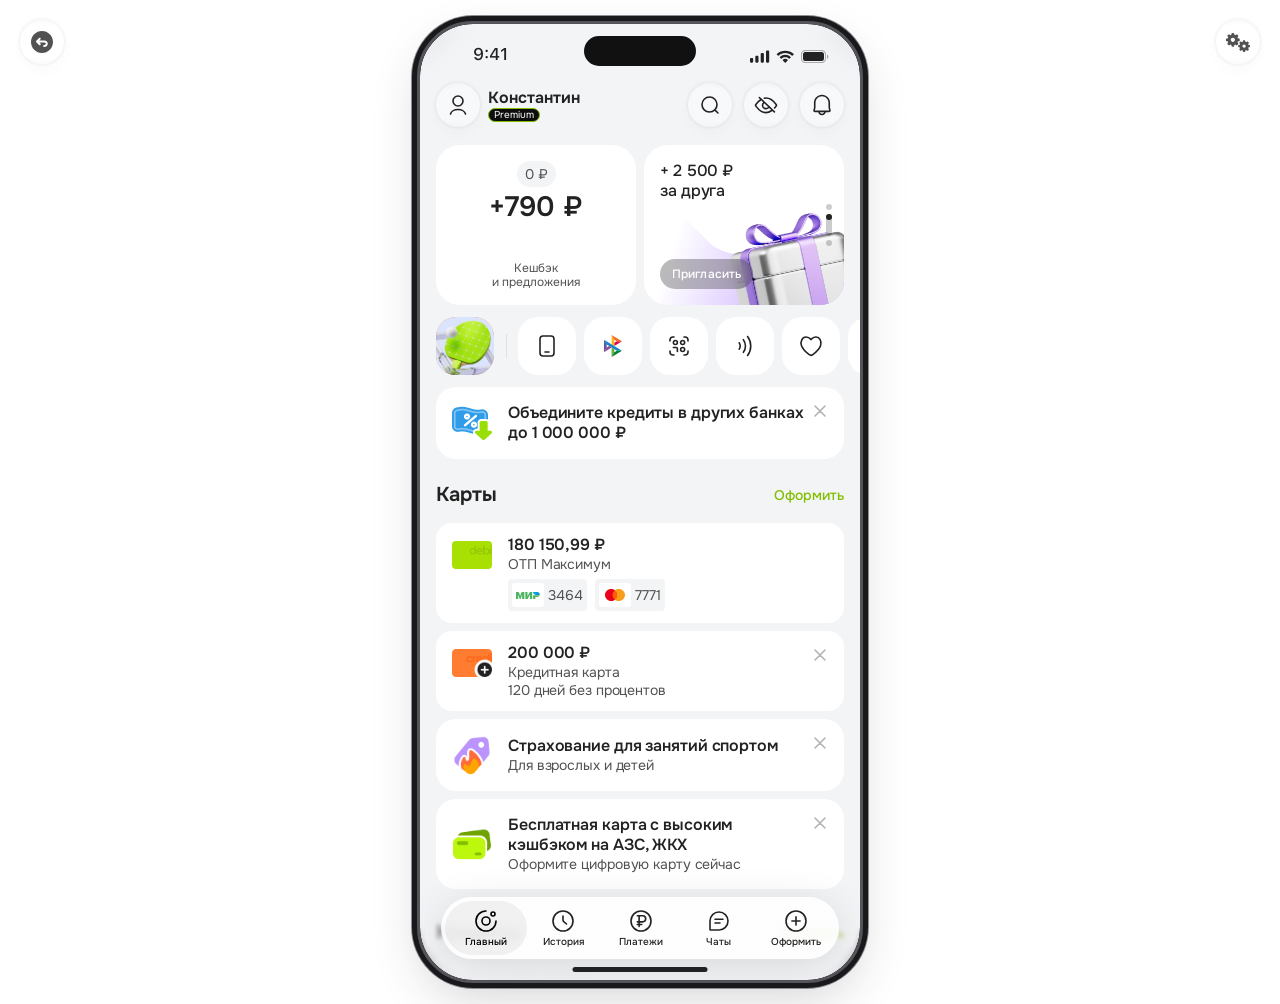
==== home.html @ 2266cfb1 "Заменена картинка кредитной карты на Главной" ====
<!doctype html>
<html lang="ru"><head>
  <meta charset="utf-8"><meta name="viewport" content="width=device-width,initial-scale=1,viewport-fit=cover">
  <meta name="theme-color" content="#f3f4f6"><title>Главная · ОТП</title>
  <link rel="icon" href="assets/storefront-b94de83e-7ca7-4553-a85d-448475cac0c0.svg"><link rel="preload" href="assets/Onest.ttf" as="font" type="font/ttf" crossorigin>
  <link rel="stylesheet" href="style.css"><link rel="stylesheet" href="refinements.css"><link rel="stylesheet" href="browser-comments.css"><link rel="stylesheet" href="review-v4.css"><link rel="stylesheet" href="storefront-flow.css"><link rel="stylesheet" href="prototype-controls.css"><link rel="stylesheet" href="home.css">
  <script src="device-display.js" defer></script><script src="prototype-flows.js" defer></script><script src="home.js" defer></script>
</head><body class="home-prototype prototype-navigation" data-device-width="456">
<main class="stage">
  <div class="device-wrap"><div class="iphone"><div class="screen">
    <div class="scroll-area" id="scrollArea" tabindex="0" aria-label="Главная">
      <header class="home-header">
        <div class="home-toolbar">
          <button class="sf-float" type="button" aria-label="Профиль" data-unavailable><img src="assets/home-user.svg" class="" alt="" draggable="false" loading="eager" decoding="async"></button>
          <div class="home-user"><h1>Константин</h1><span>Premium</span></div>
          <div class="home-header-actions">
            <button class="sf-float" type="button" aria-label="Поиск" data-unavailable><img src="assets/home-search.svg" class="" alt="" draggable="false" loading="eager" decoding="async"></button>
            <button class="sf-float" type="button" id="home-privacy" aria-label="Скрыть суммы" aria-pressed="false">
              <img src="assets/home-eye-closed.svg" class="home-eye-closed" alt="" draggable="false" loading="eager" decoding="async"><img src="assets/home-eye.svg" class="home-eye-open" alt="" draggable="false" loading="eager" decoding="async">
            </button>
            <button class="sf-float" type="button" aria-label="Уведомления" data-unavailable><img src="assets/home-bell.svg" class="" alt="" draggable="false" loading="eager" decoding="async"></button>
          </div>
        </div>
      </header>
      <section class="home-first" aria-label="Быстрые действия и предложения">
        <div class="home-widgets">
          <button class="home-bonus" type="button" data-unavailable>
            <span class="home-bonus-tag" data-home-amount>0 ₽</span>
            <strong data-home-amount>+790 ₽</strong><span>Кешбэк<br>и предложения</span>
          </button>
          <section class="home-banners" aria-label="Промопредложения">
            <div data-home-slot="banners"><article class="home-banner home-banner--refinance" data-home-offer="banner-refinance" data-home-variant="banner" hidden>

    <img src="assets/home-refinance.png" class="home-banner-art" alt="" draggable="false" loading="lazy" decoding="async">
    <p data-offer-title>Объедините кредиты до 1 000 000 ₽</p><small data-offer-copy hidden></small>
    <button class="home-banner-action" type="button" data-offer-label data-product="refinance">Подробнее</button>
  </article><article class="home-banner home-banner--gift" data-home-offer="banner-referral" data-home-variant="banner">
    <span class="home-banner-shape" aria-hidden="true"><span><img src="assets/home-banner-shape.svg" class="" alt="" draggable="false" loading="eager" decoding="async"></span></span>
    <img src="assets/home-gift.png" class="home-banner-art" alt="" draggable="false" loading="eager" decoding="async">
    <p data-offer-title>+ 2 500 ₽
за друга</p><small data-offer-copy hidden></small>
    <button class="home-banner-action" type="button" data-offer-label data-product="referral">Пригласить</button>
  </article><article class="home-banner home-banner--credit-promo" data-home-offer="banner-credit" data-home-variant="banner" hidden>

    <img src="assets/home-credit-promo.png" class="home-banner-art" alt="" draggable="false" loading="lazy" decoding="async">
    <p data-offer-title>120 дней без процентов</p><small data-offer-copy hidden></small>
    <button class="home-banner-action" type="button" data-offer-label data-product="credit-card">Оформить</button>
  </article></div>
            <div class="home-banner-dots" aria-label="Выбор промопредложения">
              <button type="button" data-home-banner="banner-refinance" aria-label="Предложение 1" aria-pressed="false"></button><button type="button" data-home-banner="banner-referral" aria-label="Предложение 2" aria-pressed="true"></button><button type="button" data-home-banner="banner-credit" aria-label="Предложение 3" aria-pressed="false"></button>
            </div>
          </section>
        </div>
        <nav class="home-shortcuts" aria-label="Быстрые действия" tabindex="0">
          <button class="home-story" type="button" aria-label="Предложения и события" data-product="benefits"><img src="assets/home-story.png" class="" alt="" draggable="false" loading="eager" decoding="async"></button>
          <span class="home-shortcut-separator" aria-hidden="true"><img src="assets/home-separator.svg" class="" alt="" draggable="false" loading="eager" decoding="async"></span>
          <div class="home-shortcut-items"><button type="button" aria-label="Оплата мобильной связи" data-unavailable><img src="assets/flow-4a743fb8-60a3-4bd3-a3c6-cf260b8fd65f.svg" class="" alt="" draggable="false" loading="eager" decoding="async"></button><button type="button" aria-label="Система быстрых платежей" data-unavailable><img src="assets/home-sbp.svg" class="" alt="" draggable="false" loading="eager" decoding="async"></button><button type="button" aria-label="Оплата по QR-коду" data-unavailable><img src="assets/home-qr.svg" class="" alt="" draggable="false" loading="eager" decoding="async"></button><button type="button" aria-label="Бесконтактная оплата" data-product="sticker"><img src="assets/home-contactless.svg" class="" alt="" draggable="false" loading="eager" decoding="async"></button><button type="button" aria-label="Польза+" data-product="benefits"><img src="assets/flow-cd1b10a3-a17e-4d96-a283-4c1ebd6c264b.svg" class="" alt="" draggable="false" loading="eager" decoding="async"></button><button type="button" aria-label="Настройки быстрых действий" data-home-settings><img src="assets/home-gear.svg" class="" alt="" draggable="false" loading="eager" decoding="async"></button></div>
        </nav>
        <div class="home-rows" data-home-slot="top"><article class="home-row home-promo home-promo--refinance home-row--offer" data-home-offer="refinance" data-home-variant="row">
    <button class="home-row-body" type="button" data-product="refinance">
      <span class="home-row-art"><img src="assets/home-refinance.png" class="" alt="" draggable="false" loading="eager" decoding="async"></span>
      <span class="home-row-copy"><strong data-offer-title>Объедините кредиты в других банках до 1 000 000 ₽</strong><small data-offer-copy hidden></small></span>
    </button>
    <button class="home-dismiss" type="button" data-home-dismiss aria-label="Скрыть предложение Объедините кредиты в других банках до 1 000 000 ₽"><img src="assets/home-close.svg" class="" alt="" draggable="false" loading="lazy" decoding="async"></button>
  </article></div>
      </section>
      <div class="home-body">
        <section class="home-section"><header class="home-section-title"><h2>Карты</h2>
    <button class="home-text-action" type="button" data-product="debit">Оформить</button>
  </header><div class="home-rows" data-home-slot="cards"><button class="home-row home-row--card" type="button" data-product="debit">
    <span class="home-row-body">
      <span class="home-row-art"><img src="assets/home-debit.png" class="" alt="" draggable="false" loading="eager" decoding="async"></span>
      <span class="home-row-copy"><strong data-home-amount>180 150,99 ₽</strong><small>ОТП Максимум</small>

        <span class="home-card-accounts">
          <span><img src="assets/home-mir.svg" class="" alt="" draggable="false" loading="eager" decoding="async"><span data-home-amount>3464</span></span>
          <span><img src="assets/home-mastercard.svg" class="" alt="" draggable="false" loading="eager" decoding="async"><span data-home-amount>7771</span></span>
        </span>
      </span>
    </span>
  </button><article class="home-row home-promo home-promo--credit-with-plus home-row--card" data-home-offer="creditCard" data-home-variant="row">
    <button class="home-row-body" type="button" data-product="credit-card">
      <span class="home-row-art"><img src="assets/home-credit-with-plus.png" class="" alt="" draggable="false" loading="eager" decoding="async"></span>
      <span class="home-row-copy"><strong data-offer-title data-home-amount>200 000 ₽</strong><small data-offer-copy>Кредитная карта
120 дней без процентов</small></span>
    </button>
    <button class="home-dismiss" type="button" data-home-dismiss aria-label="Скрыть предложение 200 000 ₽"><img src="assets/home-close.svg" class="" alt="" draggable="false" loading="lazy" decoding="async"></button>
  </article><article class="home-row home-promo home-promo--sport home-row--offer" data-home-offer="sport" data-home-variant="row">
    <button class="home-row-body" type="button" data-product="sport">
      <span class="home-row-art"><img src="assets/home-sport.png" class="" alt="" draggable="false" loading="eager" decoding="async"></span>
      <span class="home-row-copy"><strong data-offer-title>Страхование для занятий спортом</strong><small data-offer-copy>Для взрослых и детей</small></span>
    </button>
    <button class="home-dismiss" type="button" data-home-dismiss aria-label="Скрыть предложение Страхование для занятий спортом"><img src="assets/home-close.svg" class="" alt="" draggable="false" loading="lazy" decoding="async"></button>
  </article><article class="home-row home-promo home-promo--debit-promo home-row--offer" data-home-offer="debit" data-home-variant="row">
    <button class="home-row-body" type="button" data-product="debit">
      <span class="home-row-art"><img src="assets/home-debit-promo.png" class="" alt="" draggable="false" loading="eager" decoding="async"></span>
      <span class="home-row-copy"><strong data-offer-title>Бесплатная карта с высоким кэшбэком на АЗС, ЖКХ</strong><small data-offer-copy>Оформите цифровую карту сейчас</small></span>
    </button>
    <button class="home-dismiss" type="button" data-home-dismiss aria-label="Скрыть предложение Бесплатная карта с высоким кэшбэком на АЗС, ЖКХ"><img src="assets/home-close.svg" class="" alt="" draggable="false" loading="lazy" decoding="async"></button>
  </article></div></section>
        <section class="home-section"><header class="home-section-title"><h2>Кредиты</h2>
    <button class="home-text-action" type="button" data-product="cash">Получить</button>
  </header><div class="home-rows" data-home-slot="credits"><button class="home-row home-row--account" type="button" data-product="cash">
    <span class="home-row-body">
      <span class="home-row-art"><img src="assets/flow-ad9519e6-db84-4796-9260-481281a1d3bb.svg" class="" alt="" draggable="false" loading="eager" decoding="async"></span>
      <span class="home-row-copy"><strong data-home-amount>500 990 ₽</strong><small>Кредит наличными</small>
        <span class="home-account-note" data-home-amount>Внесите до 22 ноября 16 700,20 ₽</span>

      </span>
    </span>
  </button><article class="home-row home-promo home-promo--express home-row--offer" data-home-offer="express" data-home-variant="row">
    <button class="home-row-body" type="button" data-product="express">
      <span class="home-row-art"><img src="assets/home-express.png" class="" alt="" draggable="false" loading="eager" decoding="async"></span>
      <span class="home-row-copy"><strong data-offer-title>Срочно нужны деньги?</strong><small data-offer-copy>До 500 000 ₽ без процентов на 4 месяца</small></span>
    </button>
    <button class="home-dismiss" type="button" data-home-dismiss aria-label="Скрыть предложение Срочно нужны деньги?"><img src="assets/home-close.svg" class="" alt="" draggable="false" loading="lazy" decoding="async"></button>
  </article><article class="home-row home-promo home-promo--credit-promo home-row--offer" data-home-offer="credit" data-home-variant="row">
    <button class="home-row-body" type="button" data-product="credit-card">
      <span class="home-row-art"><img src="assets/home-credit-promo.png" class="" alt="" draggable="false" loading="eager" decoding="async"></span>
      <span class="home-row-copy"><strong data-offer-title>120 дней без процентов</strong><small data-offer-copy>Ставки на кредит снижены</small></span>
    </button>
    <button class="home-dismiss" type="button" data-home-dismiss aria-label="Скрыть предложение 120 дней без процентов"><img src="assets/home-close.svg" class="" alt="" draggable="false" loading="lazy" decoding="async"></button>
  </article></div></section>
        <section class="home-section"><header class="home-section-title"><h2>Вклады и счета</h2>
    <button class="home-text-action" type="button" data-product="deposits">Открыть</button>
  </header><div class="home-rows" data-home-slot="deposits"><button class="home-row home-row--account" type="button" data-product="deposits">
    <span class="home-row-body">
      <span class="home-row-art"><img src="assets/home-safe.svg" class="" alt="" draggable="false" loading="eager" decoding="async"></span>
      <span class="home-row-copy"><strong data-home-amount>10 555,10 ₽</strong><small>Вклад Premium</small>
        <span class="home-account-note">До 12 марта 2025 года</span>

      </span>
    </span>
  </button><button class="home-row home-row--account" type="button" data-product="savings">
    <span class="home-row-body">
      <span class="home-row-art"><img src="assets/home-wallet.svg" class="" alt="" draggable="false" loading="eager" decoding="async"></span>
      <span class="home-row-copy"><strong data-home-amount>50 000 ₽</strong><small>Накопительный счёт в рублях</small>


      </span>
    </span>
  </button><article class="home-row home-promo home-promo--deposit-promo home-row--offer" data-home-offer="deposit" data-home-variant="row">
    <button class="home-row-body" type="button" data-product="deposits">
      <span class="home-row-art"><img src="assets/home-deposit-promo.png" class="" alt="" draggable="false" loading="eager" decoding="async"></span>
      <span class="home-row-copy"><strong data-offer-title>Вклады «Для своих 12%»</strong><small data-offer-copy>От 10 000 ₽, на срок от 91 дня</small></span>
    </button>
    <button class="home-dismiss" type="button" data-home-dismiss aria-label="Скрыть предложение Вклады «Для своих 12%»"><img src="assets/home-close.svg" class="" alt="" draggable="false" loading="lazy" decoding="async"></button>
  </article><article class="home-row home-promo home-promo--autopay home-row--offer" data-home-offer="autopay" data-home-variant="row">
    <button class="home-row-body" type="button" data-unavailable>
      <span class="home-row-art"><img src="assets/home-autopay.png" class="" alt="" draggable="false" loading="eager" decoding="async"></span>
      <span class="home-row-copy"><strong data-offer-title>Оплачивать счета вовремя</strong><small data-offer-copy>Настроить сейчас и получать уведомления за выставленные счета по ЖКУ, налогам, штрафам и т.д.</small></span>
    </button>
    <button class="home-dismiss" type="button" data-home-dismiss aria-label="Скрыть предложение Оплачивать счета вовремя"><img src="assets/home-close.svg" class="" alt="" draggable="false" loading="lazy" decoding="async"></button>
  </article></div></section>
        <details class="home-hidden">
          <summary><img src="assets/home-eye.svg" class="" alt="" draggable="false" loading="lazy" decoding="async"><strong>Скрытые продукты</strong><img src="assets/home-chevron.svg" class="home-hidden-chevron" alt="" draggable="false" loading="lazy" decoding="async"></summary>
          <p class="home-hidden-empty">Скрытых продуктов пока нет</p><div class="home-rows" id="home-hidden-offers"></div>
        </details>
        <section class="home-section">
          <header class="home-section-title"><h2>Курсы валют</h2><button class="home-text-action" type="button" data-product="currency">Обменять</button></header>
          <div class="home-exchange">
            <table><thead><tr><th scope="col">Валюта</th><th scope="col">Покупка</th><th scope="col">Продажа</th></tr></thead>
              <tbody><tr><th scope="row"><img src="assets/home-cny.svg" class="" alt="" draggable="false" loading="lazy" decoding="async">CNY</th><td>12,54</td><td>12,20</td></tr><tr><th scope="row"><img src="assets/home-eur.svg" class="" alt="" draggable="false" loading="lazy" decoding="async">EUR</th><td>98,89</td><td>96,33</td></tr><tr><th scope="row"><img src="assets/home-usd.svg" class="" alt="" draggable="false" loading="lazy" decoding="async">USD</th><td>90,55</td><td>88,05</td></tr></tbody>
            </table>
            <button class="home-text-action" type="button" data-product="currency">Другие валюты</button>
          </div>
          <div class="home-rows" data-home-slot="exchange"><button class="home-exchange-promo" type="button" data-home-offer="exchange" data-home-variant="exchange" data-product="currency"><span class="home-exchange-copy"><strong data-offer-title>Выгодный курс валют</strong><small data-offer-copy hidden></small></span><span class="home-exchange-art"><img src="assets/home-exchange.png" class="" alt="" draggable="false" loading="lazy" decoding="async"></span></button></div>
        </section>
        <section class="home-section">
          <header class="home-section-title"><h2>Полезное</h2></header>
          <div class="home-useful">
            <button type="button" data-unavailable><img src="assets/home-offices.svg" class="" alt="" draggable="false" loading="lazy" decoding="async">Офисы и банкоматы</button>
            <button type="button" data-unavailable><img src="assets/home-phone-payment.svg" class="" alt="" draggable="false" loading="lazy" decoding="async">Оплата мобильной связи</button>
          </div>
        </section>
        <a class="home-new-product" href="storefront.html">Оформить новый продукт</a>
      </div>
    </div>
    <div class="home-status" id="statusBar" aria-hidden="true"><span>9:41</span><img src="assets/home-status.svg" class="" alt="" draggable="false" loading="eager" decoding="async"></div>
    <div class="dynamic-island" aria-hidden="true"></div>
    <nav class="bottom-bar ios27-tab-bar figma-bottom-bar" aria-label="Основная навигация">
      <div class="bar-softener progressive-blur" aria-hidden="true"><span class="blur-plane" style="--blur:2px;--blur-mask:linear-gradient(var(--blur-direction,to bottom),transparent 24.999999999999993%,#000 41.666666666666664%,#000 58.33333333333332%,transparent 74.99999999999999%)"></span><span class="blur-plane" style="--blur:4px;--blur-mask:linear-gradient(var(--blur-direction,to bottom),transparent 58.33333333333332%,#000 74.99999999999999%,#000 91.66666666666667%,#000 100%)"></span><span class="blur-tint"></span></div>
      <div class="tab-glass"><button class="tab selected" type="button" data-scroll-top aria-current="page"><img src="assets/storefront-b94de83e-7ca7-4553-a85d-448475cac0c0.svg" class="icon" alt="" draggable="false" loading="eager" decoding="async"><span>Главный</span></button><button class="tab" type="button" data-unavailable><img src="assets/storefront-e978c2a3-396c-40bb-9bb6-9d954464ed36.svg" class="icon" alt="" draggable="false" loading="eager" decoding="async"><span>История</span></button><button class="tab" type="button" data-unavailable><img src="assets/storefront-1bb4fa54-83a2-44da-b72f-98258511e935.svg" class="icon" alt="" draggable="false" loading="eager" decoding="async"><span>Платежи</span></button><button class="tab" type="button" data-unavailable><img src="assets/storefront-b1bdb256-b2c7-44ef-a1e7-9245b657ff00.svg" class="icon" alt="" draggable="false" loading="eager" decoding="async"><span>Чаты</span></button><a class="tab" href="storefront.html"><img src="assets/storefront-c9438409-fa82-4e9a-aec8-44ffe6e4fe37.svg" class="icon" alt="" draggable="false" loading="eager" decoding="async"><span>Оформить</span></a></div>
      <div class="home-indicator" aria-hidden="true"></div>
    </nav>
    <div class="sf-product-layer" hidden></div>
      <div class="sf-currency-layer" hidden>
        <button class="sf-currency-veil" type="button" tabindex="-1" aria-label="Закрыть выбор валюты"></button>
        <section id="sf-currency" role="dialog" aria-modal="true" aria-labelledby="sf-currency-title" tabindex="-1">
          <button class="sf-sheet-handle" type="button" aria-label="Закрыть выбор валюты"></button>
          <h2 id="sf-currency-title">Выберите валюту счета</h2>

    <button type="button" class="sf-currency-option" data-currency="EUR">
      <span class="sf-currency-icon"><img src="assets/flow-0632864e-d6e7-4bc8-9f44-81aa47a9208a.svg" class="" alt="" decoding="async" draggable="false" loading="lazy"></span>
      <span><small>EUR</small><strong>Евро</strong></span>
    </button>
    <button type="button" class="sf-currency-option" data-currency="USD">
      <span class="sf-currency-icon"><img src="assets/flow-2ded0b76-d883-446a-b6b8-48ab540bc40f.svg" class="" alt="" decoding="async" draggable="false" loading="lazy"></span>
      <span><small>USD</small><strong>Доллар</strong></span>
    </button>
    <button type="button" class="sf-currency-option" data-currency="KZT">
      <span class="sf-currency-icon"><img src="assets/flow-ddc46ba3-eb3a-46ab-bf57-c68ef015cdd8.svg" class="" alt="" decoding="async" draggable="false" loading="lazy"></span>
      <span><small>KZT</small><strong>Тенге</strong></span>
    </button>
    <button type="button" class="sf-currency-option" data-currency="CNY">
      <span class="sf-currency-icon"><img src="assets/flow-0dc9f2d1-4c95-4728-a241-2497a6cabc9e.svg" class="" alt="" decoding="async" draggable="false" loading="lazy"></span>
      <span><small>CNY</small><strong>Юань</strong></span>
    </button>
    <button type="button" class="sf-currency-option" data-currency="RUB">
      <span class="sf-currency-icon"><img src="assets/flow-c1195933-f1e6-4316-a63b-7da73462b2db.svg" class="" alt="" decoding="async" draggable="false" loading="lazy"></span>
      <span><small>RUB</small><strong>Рубль</strong></span>
    </button><div class="home-indicator" aria-hidden="true"></div>
        </section>
      </div>
      <div class="sf-hearts" aria-hidden="true" data-image="assets/flow-572ffbc3-3dbe-4115-9f07-067e15a49130.webp"></div>
      <div class="sf-toast" role="status" aria-live="polite"></div>
  </div></div></div>

    <a class="sf-back sf-float" href="index.html" aria-label="Назад на главную"><img src="assets/flow-56854cb0-2253-44bd-9367-608263d77706.svg" class="" alt="" decoding="async" draggable="false" loading="eager"></a>
    <details class="prototype-controls">
      <summary class="sf-float" aria-label="Управление прототипом"><img src="assets/flow-c688c26d-9979-4e35-8b96-8f462de9bfc5.svg" class="" alt="" decoding="async" draggable="false" loading="eager"></summary>
      <div class="control-body">
        <h2>Настройки</h2>
        <label class="sf-switch-row"><span>Обрамление iPhone</span><input id="showDeviceChrome" type="checkbox" checked></label>

        <details class="home-offer-settings"><summary>Видимость и расположение офферов</summary>
    <label>Оффер<select id="home-layout-offer"><option value="banner-refinance">Баннеры наверху · Объедините кредиты до 1 000 000 ₽</option><option value="banner-referral">Баннеры наверху · + 2 500 ₽ за друга</option><option value="banner-credit">Баннеры наверху · 120 дней без процентов</option><option value="refinance">Под быстрыми действиями · Объедините кредиты в других банках до 1 000 000 ₽</option><option value="creditCard">Карты · 200 000 ₽</option><option value="sport">Карты · Страхование для занятий спортом</option><option value="debit">Карты · Бесплатная карта с высоким кэшбэком на АЗС, ЖКХ</option><option value="express">Кредиты · Срочно нужны деньги?</option><option value="credit">Кредиты · 120 дней без процентов</option><option value="deposit">Вклады и счета · Вклады «Для своих 12%»</option><option value="autopay">Вклады и счета · Оплачивать счета вовремя</option><option value="exchange">Курсы валют · Выгодный курс валют</option></select></label>
    <label class="sf-switch-row"><span>Показывать оффер</span><input id="home-offer-visible" type="checkbox" checked></label>
    <label>Раздел<select id="home-offer-section"><option value="banners">Баннеры наверху</option><option value="top">Под быстрыми действиями</option><option value="cards">Карты</option><option value="credits">Кредиты</option><option value="deposits">Вклады и счета</option><option value="exchange">Курсы валют</option></select></label>
    <p id="home-layout-status" class="home-settings-status" role="status"></p>
  </details>
  <details class="home-offer-settings"><summary>Текст и картинки офферов</summary>
    <form id="home-offer-content">
      <label>Оффер<select name="offer"><option value="banner-refinance">Баннеры наверху · Объедините кредиты до 1 000 000 ₽</option><option value="banner-referral">Баннеры наверху · + 2 500 ₽ за друга</option><option value="banner-credit">Баннеры наверху · 120 дней без процентов</option><option value="refinance">Под быстрыми действиями · Объедините кредиты в других банках до 1 000 000 ₽</option><option value="creditCard">Карты · 200 000 ₽</option><option value="sport">Карты · Страхование для занятий спортом</option><option value="debit">Карты · Бесплатная карта с высоким кэшбэком на АЗС, ЖКХ</option><option value="express">Кредиты · Срочно нужны деньги?</option><option value="credit">Кредиты · 120 дней без процентов</option><option value="deposit">Вклады и счета · Вклады «Для своих 12%»</option><option value="autopay">Вклады и счета · Оплачивать счета вовремя</option><option value="exchange">Курсы валют · Выгодный курс валют</option></select></label>
      <label>Заголовок<textarea name="title" rows="2" maxlength="140" required></textarea></label>
      <label>Описание<textarea name="copy" rows="2" maxlength="300"></textarea></label>
      <label>Текст кнопки баннера<input name="label" maxlength="26"></label>
      <label>Картинка<select name="art"><option value="gift" data-image="assets/home-gift.png">Подарок</option><option value="refinance" data-image="assets/home-refinance.png">Рефинансирование</option><option value="credit" data-image="assets/home-credit.png">Кредитная карта</option><option value="credit-with-plus" data-image="assets/home-credit-with-plus.png">Кредитная карта с плюсом</option><option value="sport" data-image="assets/home-sport.png">Спортивная страховка</option><option value="debit-promo" data-image="assets/home-debit-promo.png">Дебетовая карта</option><option value="express" data-image="assets/home-express.png">Экспресс-деньги</option><option value="credit-promo" data-image="assets/home-credit-promo.png">Кредитный оффер</option><option value="deposit-promo" data-image="assets/home-deposit-promo.png">Вклад</option><option value="autopay" data-image="assets/home-autopay.png">Автоплатёж</option><option value="exchange" data-image="assets/home-exchange.png">Обмен валют</option><option value="uploaded" hidden>Загруженная картинка</option></select></label>
      <img class="home-settings-image" alt="Картинка оффера" hidden>
      <label>Загрузить картинку<input name="image" type="file" accept="image/png,image/jpeg,image/webp,image/avif"></label>
      <div class="home-settings-actions"><button type="submit">Сохранить</button><button type="button" data-home-content-reset>Вернуть исходный контент</button></div>
      <p class="home-settings-status" role="status"></p>
    </form>
  </details>
      </div>
    </details>
</main>
<template id="home-offer-variants"><article class="home-row home-promo home-promo--refinance home-row--offer" data-home-offer="banner-refinance" data-home-variant="row">
    <button class="home-row-body" type="button" data-product="refinance">
      <span class="home-row-art"><img src="assets/home-refinance.png" class="" alt="" draggable="false" loading="eager" decoding="async"></span>
      <span class="home-row-copy"><strong data-offer-title>Объедините кредиты до 1 000 000 ₽</strong><small data-offer-copy hidden></small></span>
    </button>
    <button class="home-dismiss" type="button" data-home-dismiss aria-label="Скрыть предложение Объедините кредиты до 1 000 000 ₽"><img src="assets/home-close.svg" class="" alt="" draggable="false" loading="lazy" decoding="async"></button>
  </article><article class="home-row home-promo home-promo--gift home-row--offer" data-home-offer="banner-referral" data-home-variant="row">
    <button class="home-row-body" type="button" data-product="referral">
      <span class="home-row-art"><img src="assets/home-gift.png" class="" alt="" draggable="false" loading="eager" decoding="async"></span>
      <span class="home-row-copy"><strong data-offer-title>+ 2 500 ₽
за друга</strong><small data-offer-copy hidden></small></span>
    </button>
    <button class="home-dismiss" type="button" data-home-dismiss aria-label="Скрыть предложение + 2 500 ₽ за друга"><img src="assets/home-close.svg" class="" alt="" draggable="false" loading="lazy" decoding="async"></button>
  </article><article class="home-row home-promo home-promo--credit-promo home-row--offer" data-home-offer="banner-credit" data-home-variant="row">
    <button class="home-row-body" type="button" data-product="credit-card">
      <span class="home-row-art"><img src="assets/home-credit-promo.png" class="" alt="" draggable="false" loading="eager" decoding="async"></span>
      <span class="home-row-copy"><strong data-offer-title>120 дней без процентов</strong><small data-offer-copy hidden></small></span>
    </button>
    <button class="home-dismiss" type="button" data-home-dismiss aria-label="Скрыть предложение 120 дней без процентов"><img src="assets/home-close.svg" class="" alt="" draggable="false" loading="lazy" decoding="async"></button>
  </article><article class="home-banner home-banner--refinance" data-home-offer="refinance" data-home-variant="banner" hidden>

    <img src="assets/home-refinance.png" class="home-banner-art" alt="" draggable="false" loading="lazy" decoding="async">
    <p data-offer-title>Объедините кредиты в других банках до 1 000 000 ₽</p><small data-offer-copy hidden></small>
    <button class="home-banner-action" type="button" data-offer-label data-product="refinance">Подробнее</button>
  </article><article class="home-banner home-banner--credit-with-plus" data-home-offer="creditCard" data-home-variant="banner" hidden>

    <img src="assets/home-credit-with-plus.png" class="home-banner-art" alt="" draggable="false" loading="lazy" decoding="async">
    <p data-offer-title>200 000 ₽</p><small data-offer-copy>Кредитная карта
120 дней без процентов</small>
    <button class="home-banner-action" type="button" data-offer-label data-product="credit-card">Подробнее</button>
  </article><article class="home-banner home-banner--sport" data-home-offer="sport" data-home-variant="banner" hidden>

    <img src="assets/home-sport.png" class="home-banner-art" alt="" draggable="false" loading="lazy" decoding="async">
    <p data-offer-title>Страхование для занятий спортом</p><small data-offer-copy>Для взрослых и детей</small>
    <button class="home-banner-action" type="button" data-offer-label data-product="sport">Подробнее</button>
  </article><article class="home-banner home-banner--debit-promo" data-home-offer="debit" data-home-variant="banner" hidden>

    <img src="assets/home-debit-promo.png" class="home-banner-art" alt="" draggable="false" loading="lazy" decoding="async">
    <p data-offer-title>Бесплатная карта с высоким кэшбэком на АЗС, ЖКХ</p><small data-offer-copy>Оформите цифровую карту сейчас</small>
    <button class="home-banner-action" type="button" data-offer-label data-product="debit">Подробнее</button>
  </article><article class="home-banner home-banner--express" data-home-offer="express" data-home-variant="banner" hidden>

    <img src="assets/home-express.png" class="home-banner-art" alt="" draggable="false" loading="lazy" decoding="async">
    <p data-offer-title>Срочно нужны деньги?</p><small data-offer-copy>До 500 000 ₽ без процентов на 4 месяца</small>
    <button class="home-banner-action" type="button" data-offer-label data-product="express">Подробнее</button>
  </article><article class="home-banner home-banner--credit-promo" data-home-offer="credit" data-home-variant="banner" hidden>

    <img src="assets/home-credit-promo.png" class="home-banner-art" alt="" draggable="false" loading="lazy" decoding="async">
    <p data-offer-title>120 дней без процентов</p><small data-offer-copy>Ставки на кредит снижены</small>
    <button class="home-banner-action" type="button" data-offer-label data-product="credit-card">Подробнее</button>
  </article><article class="home-banner home-banner--deposit-promo" data-home-offer="deposit" data-home-variant="banner" hidden>

    <img src="assets/home-deposit-promo.png" class="home-banner-art" alt="" draggable="false" loading="lazy" decoding="async">
    <p data-offer-title>Вклады «Для своих 12%»</p><small data-offer-copy>От 10 000 ₽, на срок от 91 дня</small>
    <button class="home-banner-action" type="button" data-offer-label data-product="deposits">Подробнее</button>
  </article><article class="home-banner home-banner--autopay" data-home-offer="autopay" data-home-variant="banner" hidden>

    <img src="assets/home-autopay.png" class="home-banner-art" alt="" draggable="false" loading="lazy" decoding="async">
    <p data-offer-title>Оплачивать счета вовремя</p><small data-offer-copy>Настроить сейчас и получать уведомления за выставленные счета по ЖКУ, налогам, штрафам и т.д.</small>
    <button class="home-banner-action" type="button" data-offer-label data-unavailable>Подробнее</button>
  </article><article class="home-banner home-banner--exchange" data-home-offer="exchange" data-home-variant="banner" hidden>

    <img src="assets/home-exchange.png" class="home-banner-art" alt="" draggable="false" loading="lazy" decoding="async">
    <p data-offer-title>Выгодный курс валют</p><small data-offer-copy hidden></small>
    <button class="home-banner-action" type="button" data-offer-label data-product="currency">Подробнее</button>
  </article><article class="home-row home-promo home-promo--exchange home-row--offer" data-home-offer="exchange" data-home-variant="row">
    <button class="home-row-body" type="button" data-product="currency">
      <span class="home-row-art"><img src="assets/home-exchange.png" class="" alt="" draggable="false" loading="eager" decoding="async"></span>
      <span class="home-row-copy"><strong data-offer-title>Выгодный курс валют</strong><small data-offer-copy hidden></small></span>
    </button>
    <button class="home-dismiss" type="button" data-home-dismiss aria-label="Скрыть предложение Выгодный курс валют"><img src="assets/home-close.svg" class="" alt="" draggable="false" loading="lazy" decoding="async"></button>
  </article></template>
<script type="application/json" id="home-offer-data">{"offers":{"banner-refinance":{"section":"banners","title":"Объедините кредиты до 1 000 000 ₽","label":"Подробнее","route":"refinance","art":"refinance"},"banner-referral":{"section":"banners","title":"+ 2 500 ₽\u003cbr>за друга","label":"Пригласить","route":"referral","art":"gift"},"banner-credit":{"section":"banners","title":"120 дней без процентов","label":"Оформить","route":"credit-card","art":"credit-promo"},"refinance":{"section":"top","art":"refinance","title":"Объедините кредиты в других банках до 1 000 000 ₽","route":"refinance"},"creditCard":{"section":"cards","art":"credit-with-plus","title":"200 000 ₽","copy":"Кредитная карта\u003cbr>120 дней без процентов","route":"credit-card","style":"card","amount":true},"sport":{"section":"cards","art":"sport","title":"Страхование для занятий спортом","copy":"Для взрослых и детей","route":"sport"},"debit":{"section":"cards","art":"debit-promo","title":"Бесплатная карта с высоким кэшбэком на АЗС, ЖКХ","copy":"Оформите цифровую карту сейчас","route":"debit"},"express":{"section":"credits","art":"express","title":"Срочно нужны деньги?","copy":"До 500 000 ₽ без процентов на 4 месяца","route":"express"},"credit":{"section":"credits","art":"credit-promo","title":"120 дней без процентов","copy":"Ставки на кредит снижены","route":"credit-card"},"deposit":{"section":"deposits","art":"deposit-promo","title":"Вклады «Для своих 12%»","copy":"От 10 000 ₽, на срок от 91 дня","route":"deposits"},"autopay":{"section":"deposits","art":"autopay","title":"Оплачивать счета вовремя","copy":"Настроить сейчас и получать уведомления за выставленные счета по ЖКУ, налогам, штрафам и т.д."},"exchange":{"section":"exchange","title":"Выгодный курс валют","route":"currency","art":"exchange"}},"artwork":{"gift":"assets/home-gift.png","refinance":"assets/home-refinance.png","credit":"assets/home-credit.png","credit-with-plus":"assets/home-credit-with-plus.png","sport":"assets/home-sport.png","debit-promo":"assets/home-debit-promo.png","express":"assets/home-express.png","credit-promo":"assets/home-credit-promo.png","deposit-promo":"assets/home-deposit-promo.png","autopay":"assets/home-autopay.png","exchange":"assets/home-exchange.png"}}</script>
<template id="sf-product-cash"><div class="sf-product-view sf-product--promo" data-route="cash">
      <div class="sf-product-scroll" tabindex="0" aria-label="Кредит наличными"><div class="sf-product-hero"><div class="sf-promo-art"><img src="assets/flow-f22ab27f-240a-4574-84a1-845b3d0e50df.webp" class="" alt="" decoding="async" draggable="false" loading="lazy"></div></div>
    <section class="sf-product-body" data-header-panel><h1>Кредит наличными</h1>


      <div class="sf-features">
  <div class="sf-feature">
    <span class="sf-feature-icon"><img src="assets/flow-38656b1d-aeca-4530-8f8f-17c966622dfa.svg" class="" alt="" decoding="async" draggable="false" loading="lazy"></span>
    <div><strong>Сумма до 3 000 000 ₽, ставка — 18,2% годовых</strong></div>
  </div>
  <div class="sf-feature">
    <span class="sf-feature-icon"><img src="assets/flow-da99bfc3-1071-4e5f-9e16-1ea5242ae4c5.svg" class="" alt="" decoding="async" draggable="false" loading="lazy"></span>
    <div><strong>Решение за 1 минуту</strong></div>
  </div>
  <div class="sf-feature">
    <span class="sf-feature-icon"><img src="assets/flow-41117641-0bb9-4493-a7b3-90ec6ef5e293.svg" class="" alt="" decoding="async" draggable="false" loading="lazy"></span>
    <div><strong>От 50 до 200 тысяч ₽ — перевод за 4 часа, свыше — за 48 часов</strong></div>
  </div>
  <div class="sf-feature">
    <span class="sf-feature-icon"><img src="assets/flow-4a743fb8-60a3-4bd3-a3c6-cf260b8fd65f.svg" class="" alt="" decoding="async" draggable="false" loading="lazy"></span>
    <div><strong>Удобная оплата в мобильном приложении</strong></div>
  </div>
  <div class="sf-feature">
    <span class="sf-feature-icon"><img src="assets/flow-c0fe320a-0eb6-438b-8fed-917de10afb3e.svg" class="" alt="" decoding="async" draggable="false" loading="lazy"></span>
    <div><strong>Оцените свои финансовые возможности и риски</strong></div>
  </div></div>
    </section></div>
      <div class="top-material progressive-blur sf-product-material" aria-hidden="true"><span class="blur-plane" style="--blur:10px;--blur-mask:linear-gradient(var(--blur-direction,to bottom),transparent 24.999999999999993%,#000 41.666666666666664%,#000 58.33333333333332%,transparent 74.99999999999999%)"></span><span class="blur-plane" style="--blur:20px;--blur-mask:linear-gradient(var(--blur-direction,to bottom),transparent 58.33333333333332%,#000 74.99999999999999%,#000 91.66666666666667%,#000 100%)"></span><span class="blur-tint"></span></div>
      <header class="sf-product-header"><button type="button" class="sf-float" data-product-back aria-label="Назад к продуктам"><img src="assets/flow-540bca8c-a5e7-4557-8b33-8cfb7d82510d.svg" class="" alt="" decoding="async" draggable="false" loading="lazy"></button>
        </header>
      <footer class="sf-product-footer">

        <button class="sf-product-action" type="button" data-unavailable>Оставить заявку</button><div class="home-indicator" aria-hidden="true"></div></footer>
    </div></template>
<template id="sf-product-refinance"><div class="sf-product-view sf-product--promo" data-route="refinance">
      <div class="sf-product-scroll" tabindex="0" aria-label="Рефинансирование"><div class="sf-product-hero"><div class="sf-promo-art"><img src="assets/flow-be225e77-00ad-4f62-8258-f4f1f0f2c577.webp" class="" alt="" decoding="async" draggable="false" loading="lazy"></div></div>
    <section class="sf-product-body" data-header-panel><h1>Рефинансирование</h1>
      <p class="sf-product-subtitle">Экономьте время и деньги — платите один кредит вместо нескольких 💜</p>

      <div class="sf-features">
  <div class="sf-feature">
    <span class="sf-feature-icon"><img src="assets/flow-cd1b10a3-a17e-4d96-a283-4c1ebd6c264b.svg" class="" alt="" decoding="async" draggable="false" loading="lazy"></span>
    <div><strong>Объедините до 5 кредитов или кредитных карт в один кредит</strong></div>
  </div>
  <div class="sf-feature">
    <span class="sf-feature-icon"><img src="assets/flow-ad9519e6-db84-4796-9260-481281a1d3bb.svg" class="" alt="" decoding="async" draggable="false" loading="lazy"></span>
    <div><strong>Уменьшите платёж до 2 раз</strong></div>
  </div>
  <div class="sf-feature">
    <span class="sf-feature-icon"><img src="assets/flow-4bad9080-8493-455f-8de7-e6e61965c8a8.svg" class="" alt="" decoding="async" draggable="false" loading="lazy"></span>
    <div><strong>Оформите онлайн без лишних справок</strong></div>
  </div>
  <div class="sf-feature">
    <span class="sf-feature-icon"><img src="assets/flow-a0320cb6-55b1-41a0-9187-2400fbf8f284.svg" class="" alt="" decoding="async" draggable="false" loading="lazy"></span>
    <div><strong>Получите дополнительно 2 млн ₽ на личные цели</strong></div>
  </div>
  <div class="sf-feature">
    <span class="sf-feature-icon"><img src="assets/flow-1e5f8de5-8070-41bd-8fef-863298ed6c1c.svg" class="" alt="" decoding="async" draggable="false" loading="lazy"></span>
    <div><strong>Оцените свои финансовые возможности и риски</strong></div>
  </div></div><button class="sf-product-more" type="button" data-unavailable>
  <span>Как работает рефинансирование?</span><span aria-hidden="true">›</span></button><button class="sf-product-more" type="button" data-unavailable>
  <span>Документы для оформления</span><span aria-hidden="true">›</span></button>
    </section></div>
      <div class="top-material progressive-blur sf-product-material" aria-hidden="true"><span class="blur-plane" style="--blur:10px;--blur-mask:linear-gradient(var(--blur-direction,to bottom),transparent 24.999999999999993%,#000 41.666666666666664%,#000 58.33333333333332%,transparent 74.99999999999999%)"></span><span class="blur-plane" style="--blur:20px;--blur-mask:linear-gradient(var(--blur-direction,to bottom),transparent 58.33333333333332%,#000 74.99999999999999%,#000 91.66666666666667%,#000 100%)"></span><span class="blur-tint"></span></div>
      <header class="sf-product-header"><button type="button" class="sf-float" data-product-back aria-label="Назад к продуктам"><img src="assets/flow-540bca8c-a5e7-4557-8b33-8cfb7d82510d.svg" class="" alt="" decoding="async" draggable="false" loading="lazy"></button>
        </header>
      <footer class="sf-product-footer">

        <button class="sf-product-action" type="button" data-unavailable>Оставить заявку</button><div class="home-indicator" aria-hidden="true"></div></footer>
    </div></template>
<template id="sf-product-express"><div class="sf-product-view sf-product--promo" data-route="express">
      <div class="sf-product-scroll" tabindex="0" aria-label="Экспресс-кредит"><div class="sf-product-hero"><div class="sf-promo-art"><img src="assets/flow-d77ef615-1a41-4b27-acb5-f5ce67d23da1.webp" class="" alt="" decoding="async" draggable="false" loading="lazy"></div></div>
    <section class="sf-product-body" data-header-panel><h1>Экспресс-кредит</h1>
      <p class="sf-product-subtitle">Нужны деньги на короткий срок? Мы готовы помочь</p>

      <div class="sf-features">
  <div class="sf-feature">
    <span class="sf-feature-icon"><img src="assets/flow-1b93209d-716b-4f52-b7f1-27627661e68c.svg" class="" alt="" decoding="async" draggable="false" loading="lazy"></span>
    <div><strong>Одобрение до 100 000 ₽ за 1 минуту</strong></div>
  </div>
  <div class="sf-feature">
    <span class="sf-feature-icon"><img src="assets/flow-f9b9a823-018f-4313-b202-09893ee4e33a.svg" class="" alt="" decoding="async" draggable="false" loading="lazy"></span>
    <div><strong>Без справок и поручителей</strong></div>
  </div>
  <div class="sf-feature">
    <span class="sf-feature-icon"><img src="assets/flow-afafc707-4de2-408e-adca-91aa1dcc4b7a.svg" class="" alt="" decoding="async" draggable="false" loading="lazy"></span>
    <div><strong>Не нужно занимать у друзей</strong></div>
  </div>
  <div class="sf-feature">
    <span class="sf-feature-icon"><img src="assets/flow-0fcb221d-969e-49a0-984d-d992819c11fc.svg" class="" alt="" decoding="async" draggable="false" loading="lazy"></span>
    <div><strong>Высокая вероятность одобрения</strong></div>
  </div>
  <div class="sf-feature">
    <span class="sf-feature-icon"><img src="assets/flow-f82c577e-d3ab-4605-8e6f-1b9ad48f1d91.svg" class="" alt="" decoding="async" draggable="false" loading="lazy"></span>
    <div><strong>Оцените свои финансовые возможности и риски</strong></div>
  </div></div>
    </section></div>
      <div class="top-material progressive-blur sf-product-material" aria-hidden="true"><span class="blur-plane" style="--blur:10px;--blur-mask:linear-gradient(var(--blur-direction,to bottom),transparent 24.999999999999993%,#000 41.666666666666664%,#000 58.33333333333332%,transparent 74.99999999999999%)"></span><span class="blur-plane" style="--blur:20px;--blur-mask:linear-gradient(var(--blur-direction,to bottom),transparent 58.33333333333332%,#000 74.99999999999999%,#000 91.66666666666667%,#000 100%)"></span><span class="blur-tint"></span></div>
      <header class="sf-product-header"><button type="button" class="sf-float" data-product-back aria-label="Назад к продуктам"><img src="assets/flow-540bca8c-a5e7-4557-8b33-8cfb7d82510d.svg" class="" alt="" decoding="async" draggable="false" loading="lazy"></button>
        </header>
      <footer class="sf-product-footer">

        <button class="sf-product-action" type="button" data-unavailable>Оставить заявку</button><div class="home-indicator" aria-hidden="true"></div></footer>
    </div></template>
<template id="sf-product-esim"><div class="sf-product-view sf-product--promo" data-route="esim">
      <div class="sf-product-scroll" tabindex="0" aria-label="Туристическая eSIM для поездок за рубеж"><div class="sf-product-hero"><div class="sf-promo-art"><img src="assets/flow-97e6935e-b2fb-4645-ab93-44c17aa02fc1.webp" class="" alt="" decoding="async" draggable="false" loading="lazy"></div></div>
    <section class="sf-product-body" data-header-panel><h1>Туристическая eSIM для поездок за рубеж</h1>

      <button class="sf-explainer" type="button" data-unavailable>
        <span><strong>Как это работает?</strong><small>Узнайте, как это работает</small></span>
        <span class="sf-explainer-art"><img src="assets/flow-9a373e29-b3a8-4db0-b4c5-ea5339796d0f.webp" class="" alt="" decoding="async" draggable="false" loading="lazy"></span></button>
      <div class="sf-features">
  <div class="sf-feature">
    <span class="sf-feature-icon"><img src="assets/flow-5471745c-837e-47be-aef2-da34928fb582.svg" class="" alt="" decoding="async" draggable="false" loading="lazy"></span>
    <div><strong>Более 200 стран и 9 регионов</strong><small>Быстрый интернет в путешествиях</small></div>
  </div>
  <div class="sf-feature">
    <span class="sf-feature-icon"><img src="assets/flow-4cd706f0-a7e2-475c-9c8d-b226f9c07908.svg" class="" alt="" decoding="async" draggable="false" loading="lazy"></span>
    <div><strong>Подключение за несколько минут</strong><small>Добавьте eSIM на устройство без обращения к оператору</small></div>
  </div>
  <div class="sf-feature">
    <span class="sf-feature-icon"><img src="assets/flow-4530036a-c02f-4efd-bad2-4121c7040f0b.svg" class="" alt="" decoding="async" draggable="false" loading="lazy"></span>
    <div><strong>Понятные цены без доплат</strong><small>Полная стоимость известна при выборе тарифа</small></div>
  </div></div><button class="sf-product-more" type="button" data-unavailable>
  <span>Вопросы и ответы</span><span aria-hidden="true">›</span></button><button class="sf-product-more" type="button" data-unavailable>
  <span>Чат с банком</span><span aria-hidden="true">›</span></button>
    </section></div>
      <div class="top-material progressive-blur sf-product-material" aria-hidden="true"><span class="blur-plane" style="--blur:10px;--blur-mask:linear-gradient(var(--blur-direction,to bottom),transparent 24.999999999999993%,#000 41.666666666666664%,#000 58.33333333333332%,transparent 74.99999999999999%)"></span><span class="blur-plane" style="--blur:20px;--blur-mask:linear-gradient(var(--blur-direction,to bottom),transparent 58.33333333333332%,#000 74.99999999999999%,#000 91.66666666666667%,#000 100%)"></span><span class="blur-tint"></span></div>
      <header class="sf-product-header"><button type="button" class="sf-float" data-product-back aria-label="Назад к продуктам"><img src="assets/flow-540bca8c-a5e7-4557-8b33-8cfb7d82510d.svg" class="" alt="" decoding="async" draggable="false" loading="lazy"></button>
        </header>
      <footer class="sf-product-footer">

        <button class="sf-product-action" type="button" data-unavailable>Оформить</button><div class="home-indicator" aria-hidden="true"></div></footer>
    </div></template>
<template id="sf-product-fraud"><div class="sf-product-view sf-product--promo" data-route="fraud">
      <div class="sf-product-scroll" tabindex="0" aria-label="Защита счетов от мошенников"><div class="sf-product-hero"><div class="sf-promo-art"><img src="assets/flow-b5c3d62e-fe86-47f6-9e09-5ce4acd81a68.webp" class="" alt="" decoding="async" draggable="false" loading="lazy"></div></div>
    <section class="sf-product-body" data-header-panel><h1>Защита счетов от мошенников</h1>


      <div class="sf-features">
  <div class="sf-feature">
    <span class="sf-feature-icon"><img src="assets/flow-536f512b-589c-48cc-8485-84f9be8304dd.svg" class="" alt="" decoding="async" draggable="false" loading="lazy"></span>
    <div><strong>Защита всех карт, счетов и вкладов</strong><small>Защита карт, счетов и вкладов в любом банке</small></div>
  </div>
  <div class="sf-feature">
    <span class="sf-feature-icon"><img src="assets/flow-a8b7ffeb-64b7-4855-a54a-b89a85767d56.svg" class="" alt="" decoding="async" draggable="false" loading="lazy"></span>
    <div><strong>Защита от мошеннических кредитов</strong><small>Аннулируем кредиты, оформленные без вашего ведома</small></div>
  </div>
  <div class="sf-feature">
    <span class="sf-feature-icon"><img src="assets/flow-5748f7c6-b310-475f-97aa-d1166d5d9da7.svg" class="" alt="" decoding="async" draggable="false" loading="lazy"></span>
    <div><strong>Выплата до 600 000 ₽</strong><small>В зависимости от условий полиса</small></div>
  </div></div><button class="sf-product-more" type="button" data-unavailable>
  <span>Вопросы и ответы</span><span aria-hidden="true">›</span></button><button class="sf-product-more" type="button" data-unavailable>
  <span>Чат с банком</span><span aria-hidden="true">›</span></button>
    </section></div>
      <div class="top-material progressive-blur sf-product-material" aria-hidden="true"><span class="blur-plane" style="--blur:10px;--blur-mask:linear-gradient(var(--blur-direction,to bottom),transparent 24.999999999999993%,#000 41.666666666666664%,#000 58.33333333333332%,transparent 74.99999999999999%)"></span><span class="blur-plane" style="--blur:20px;--blur-mask:linear-gradient(var(--blur-direction,to bottom),transparent 58.33333333333332%,#000 74.99999999999999%,#000 91.66666666666667%,#000 100%)"></span><span class="blur-tint"></span></div>
      <header class="sf-product-header"><button type="button" class="sf-float" data-product-back aria-label="Назад к продуктам"><img src="assets/flow-540bca8c-a5e7-4557-8b33-8cfb7d82510d.svg" class="" alt="" decoding="async" draggable="false" loading="lazy"></button>
        </header>
      <footer class="sf-product-footer">

        <button class="sf-product-action" type="button" data-unavailable>Подключить защиту</button><div class="home-indicator" aria-hidden="true"></div></footer>
    </div></template>
<template id="sf-product-foreign"><div class="sf-product-view sf-product--promo" data-route="foreign">
      <div class="sf-product-scroll" tabindex="0" aria-label="Оплата зарубежных сервисов"><div class="sf-product-hero"><div class="sf-promo-art"><img src="assets/flow-0e53a786-6952-4513-b496-0dbcfb7b790d.webp" class="" alt="" decoding="async" draggable="false" loading="lazy"></div></div>
    <section class="sf-product-body" data-header-panel><h1>Оплата зарубежных сервисов</h1>

      <button class="sf-explainer" type="button" data-unavailable>
        <span><strong>Как это работает?</strong><small>Узнайте, как это работает</small></span>
        <span class="sf-explainer-art"><img src="assets/flow-d06b93ab-823b-4636-bb2b-01a1e76445d2.webp" class="" alt="" decoding="async" draggable="false" loading="lazy"></span></button>
      <div class="sf-features">
  <div class="sf-feature">
    <span class="sf-feature-icon"><img src="assets/flow-15fb4b3a-8dfc-4c17-a06e-48139a4e3e5c.svg" class="" alt="" decoding="async" draggable="false" loading="lazy"></span>
    <div><strong>Более 100 сервисов и сайтов</strong><small>Нейросети, игры и другое для работы и развлечений</small></div>
  </div>
  <div class="sf-feature">
    <span class="sf-feature-icon"><img src="assets/flow-d6e3a310-903a-4890-a7e2-fac7588a2321.svg" class="" alt="" decoding="async" draggable="false" loading="lazy"></span>
    <div><strong>Без карты иностранного банка</strong><small>Платите в рублях через СБП. Быстро и безопасно</small></div>
  </div>
  <div class="sf-feature">
    <span class="sf-feature-icon"><img src="assets/flow-3fe3e331-fbc5-4dfb-a6ef-a776cb780134.svg" class="" alt="" decoding="async" draggable="false" loading="lazy"></span>
    <div><strong>Выгодные цены</strong><small>Без скрытых комиссий и наценок</small></div>
  </div>
  <div class="sf-feature">
    <span class="sf-feature-icon"><img src="assets/flow-8cf0c3de-3fdd-439c-809f-868868a1b1ea.svg" class="" alt="" decoding="async" draggable="false" loading="lazy"></span>
    <div><strong>Не забудьте отключить VPN</strong><small>Чтобы сервис работал корректно</small></div>
  </div></div><button class="sf-product-more" type="button" data-unavailable>
  <span>Вопросы и ответы</span><span aria-hidden="true">›</span></button><button class="sf-product-more" type="button" data-unavailable>
  <span>Чат с банком</span><span aria-hidden="true">›</span></button>
    </section></div>
      <div class="top-material progressive-blur sf-product-material" aria-hidden="true"><span class="blur-plane" style="--blur:10px;--blur-mask:linear-gradient(var(--blur-direction,to bottom),transparent 24.999999999999993%,#000 41.666666666666664%,#000 58.33333333333332%,transparent 74.99999999999999%)"></span><span class="blur-plane" style="--blur:20px;--blur-mask:linear-gradient(var(--blur-direction,to bottom),transparent 58.33333333333332%,#000 74.99999999999999%,#000 91.66666666666667%,#000 100%)"></span><span class="blur-tint"></span></div>
      <header class="sf-product-header"><button type="button" class="sf-float" data-product-back aria-label="Назад к продуктам"><img src="assets/flow-540bca8c-a5e7-4557-8b33-8cfb7d82510d.svg" class="" alt="" decoding="async" draggable="false" loading="lazy"></button>
        </header>
      <footer class="sf-product-footer">

        <button class="sf-product-action" type="button" data-unavailable>Выбрать сервис</button><div class="home-indicator" aria-hidden="true"></div></footer>
    </div></template>
<template id="sf-product-sport"><div class="sf-product-view sf-product--promo" data-route="sport">
      <div class="sf-product-scroll" tabindex="0" aria-label="Защита для занятий спортом"><div class="sf-product-hero"><div class="sf-promo-art"><img src="assets/flow-3560dd21-0e8c-476e-8468-ecca28504f46.webp" class="" alt="" decoding="async" draggable="false" loading="lazy"></div></div>
    <section class="sf-product-body" data-header-panel><h1>Защита для занятий спортом</h1>
      <p class="sf-product-subtitle">Покрытие медицинских расходов при происшествиях по всему миру</p>
      <button class="sf-explainer" type="button" data-unavailable>
        <span><strong>Как работает страховка?</strong><small>Всё, что нужно знать</small></span>
        <span class="sf-explainer-art"><img src="assets/flow-07730880-d09e-4ffe-ac51-c69fd955e78a.webp" class="" alt="" decoding="async" draggable="false" loading="lazy"></span></button>
      <div class="sf-features">
  <div class="sf-feature">
    <span class="sf-feature-icon"><img src="assets/flow-c74f0786-d4e5-4d10-9d54-53ec6e265158.svg" class="" alt="" decoding="async" draggable="false" loading="lazy"></span>
    <div><strong>Регулярные занятия спортом</strong></div>
  </div>
  <div class="sf-feature">
    <span class="sf-feature-icon"><img src="assets/flow-19dc87d3-09cd-426c-86c8-7a4e4c11e1e1.svg" class="" alt="" decoding="async" draggable="false" loading="lazy"></span>
    <div><strong>Участие в соревнованиях</strong></div>
  </div>
  <div class="sf-feature">
    <span class="sf-feature-icon"><img src="assets/flow-6ffcf8f7-5a07-409c-95a6-275015fe8a75.svg" class="" alt="" decoding="async" draggable="false" loading="lazy"></span>
    <div><strong>Детские лагеря</strong></div>
  </div>
  <div class="sf-feature">
    <span class="sf-feature-icon"><img src="assets/flow-50521fc1-acda-4624-a9bc-936230be0173.svg" class="" alt="" decoding="async" draggable="false" loading="lazy"></span>
    <div><strong>Бытовые травмы</strong></div>
  </div></div><button class="sf-product-more" type="button" data-unavailable>
  <span>Вопросы и ответы</span><span aria-hidden="true">›</span></button>
    </section></div>
      <div class="top-material progressive-blur sf-product-material" aria-hidden="true"><span class="blur-plane" style="--blur:10px;--blur-mask:linear-gradient(var(--blur-direction,to bottom),transparent 24.999999999999993%,#000 41.666666666666664%,#000 58.33333333333332%,transparent 74.99999999999999%)"></span><span class="blur-plane" style="--blur:20px;--blur-mask:linear-gradient(var(--blur-direction,to bottom),transparent 58.33333333333332%,#000 74.99999999999999%,#000 91.66666666666667%,#000 100%)"></span><span class="blur-tint"></span></div>
      <header class="sf-product-header"><button type="button" class="sf-float" data-product-back aria-label="Назад к продуктам"><img src="assets/flow-540bca8c-a5e7-4557-8b33-8cfb7d82510d.svg" class="" alt="" decoding="async" draggable="false" loading="lazy"></button>
        </header>
      <footer class="sf-product-footer">

        <button class="sf-product-action" type="button" data-unavailable>Рассчитать стоимость</button><div class="home-indicator" aria-hidden="true"></div></footer>
    </div></template>
<template id="sf-product-kasko"><div class="sf-product-view sf-product--promo" data-route="kasko">
      <div class="sf-product-scroll" tabindex="0" aria-label="Оформить КАСКО"><div class="sf-product-hero"><div class="sf-promo-art"><img src="assets/flow-e896d1ad-7104-4dd4-9536-ab673ebcf3e9.webp" class="" alt="" decoding="async" draggable="false" loading="lazy"></div></div>
    <section class="sf-product-body" data-header-panel><h1>Оформить КАСКО</h1>
      <p class="sf-product-subtitle">Сравните предложения 19 страховых компаний и выберите лучшее</p>

      <div class="sf-features">
  <div class="sf-feature">
    <span class="sf-feature-icon"><img src="assets/flow-8f20365b-2131-453f-af10-fcc5ed5092a6.svg" class="" alt="" decoding="async" draggable="false" loading="lazy"></span>
    <div><strong>Ремонт после ДТП</strong></div>
  </div>
  <div class="sf-feature">
    <span class="sf-feature-icon"><img src="assets/flow-650e369c-61bf-404f-a729-5131fc11bd05.svg" class="" alt="" decoding="async" draggable="false" loading="lazy"></span>
    <div><strong>Защита от угона автомобиля</strong></div>
  </div>
  <div class="sf-feature">
    <span class="sf-feature-icon"><img src="assets/flow-9806c36b-f56d-4efc-873a-6afb29d7c8d2.svg" class="" alt="" decoding="async" draggable="false" loading="lazy"></span>
    <div><strong>Выплата при полной гибели автомобиля</strong></div>
  </div>
  <div class="sf-feature">
    <span class="sf-feature-icon"><img src="assets/flow-b7c97f35-cbaf-407f-92b6-188e4c895d12.svg" class="" alt="" decoding="async" draggable="false" loading="lazy"></span>
    <div><strong>Срок страхования: 1 год</strong></div>
  </div></div><button class="sf-product-more" type="button" data-unavailable>
  <span>Вопросы и ответы</span><span aria-hidden="true">›</span></button>
    </section></div>
      <div class="top-material progressive-blur sf-product-material" aria-hidden="true"><span class="blur-plane" style="--blur:10px;--blur-mask:linear-gradient(var(--blur-direction,to bottom),transparent 24.999999999999993%,#000 41.666666666666664%,#000 58.33333333333332%,transparent 74.99999999999999%)"></span><span class="blur-plane" style="--blur:20px;--blur-mask:linear-gradient(var(--blur-direction,to bottom),transparent 58.33333333333332%,#000 74.99999999999999%,#000 91.66666666666667%,#000 100%)"></span><span class="blur-tint"></span></div>
      <header class="sf-product-header"><button type="button" class="sf-float" data-product-back aria-label="Назад к продуктам"><img src="assets/flow-540bca8c-a5e7-4557-8b33-8cfb7d82510d.svg" class="" alt="" decoding="async" draggable="false" loading="lazy"></button>
        </header>
      <footer class="sf-product-footer">
        <label class="sf-consent"><input type="checkbox" checked>Я даю согласие на обработку персональных данных</label>
        <button class="sf-product-action" type="button" data-unavailable>Оформить</button><div class="home-indicator" aria-hidden="true"></div></footer>
    </div></template>
<template id="sf-product-osago"><div class="sf-product-view sf-product--promo" data-route="osago">
      <div class="sf-product-scroll" tabindex="0" aria-label="Оформить ОСАГО"><div class="sf-product-hero"><div class="sf-promo-art"><img src="assets/flow-bda2cf38-6cdc-4aa1-88ad-8c1077e1f746.webp" class="" alt="" decoding="async" draggable="false" loading="lazy"></div></div>
    <section class="sf-product-body" data-header-panel><h1>Оформить ОСАГО</h1>

      <button class="sf-explainer" type="button" data-unavailable>
        <span><strong>Как сэкономить на полисе</strong><small>Всё, что нужно знать</small></span>
        <span class="sf-explainer-art"><img src="assets/flow-ecf8302f-25c9-4ba7-bfcf-362cd754ec76.webp" class="" alt="" decoding="async" draggable="false" loading="lazy"></span></button>
      <div class="sf-features">
  <div class="sf-feature">
    <span class="sf-feature-icon"><img src="assets/flow-eab2da1d-4c7b-4296-9828-9a5c494bdab8.svg" class="" alt="" decoding="async" draggable="false" loading="lazy"></span>
    <div><strong>Выберите лучшее предложение от 20+ страховых компаний</strong></div>
  </div>
  <div class="sf-feature">
    <span class="sf-feature-icon"><img src="assets/flow-dd956359-5f83-4a1d-95a7-5bb51bf83a65.svg" class="" alt="" decoding="async" draggable="false" loading="lazy"></span>
    <div><strong>Все скидки за стаж и историю вождения учтены</strong></div>
  </div>
  <div class="sf-feature">
    <span class="sf-feature-icon"><img src="assets/flow-487edb24-0774-4e56-8ab7-23bef29e8901.svg" class="" alt="" decoding="async" draggable="false" loading="lazy"></span>
    <div><strong>Получите полис на почту сразу после оформления</strong></div>
  </div></div><button class="sf-product-more" type="button" data-unavailable>
  <span>Вопросы и ответы</span><span aria-hidden="true">›</span></button>
    </section></div>
      <div class="top-material progressive-blur sf-product-material" aria-hidden="true"><span class="blur-plane" style="--blur:10px;--blur-mask:linear-gradient(var(--blur-direction,to bottom),transparent 24.999999999999993%,#000 41.666666666666664%,#000 58.33333333333332%,transparent 74.99999999999999%)"></span><span class="blur-plane" style="--blur:20px;--blur-mask:linear-gradient(var(--blur-direction,to bottom),transparent 58.33333333333332%,#000 74.99999999999999%,#000 91.66666666666667%,#000 100%)"></span><span class="blur-tint"></span></div>
      <header class="sf-product-header"><button type="button" class="sf-float" data-product-back aria-label="Назад к продуктам"><img src="assets/flow-540bca8c-a5e7-4557-8b33-8cfb7d82510d.svg" class="" alt="" decoding="async" draggable="false" loading="lazy"></button>
        </header>
      <footer class="sf-product-footer">

        <button class="sf-product-action" type="button" data-unavailable>Оформить</button><div class="home-indicator" aria-hidden="true"></div></footer>
    </div></template>
<template id="sf-product-debit"><div class="sf-product-view sf-product--card" data-route="debit">
      <div class="sf-product-scroll" tabindex="0" aria-label="ОТП Карта"><div class="sf-product-hero sf-product-card-art">
    <div class="sf-bank-card ">
      <img src="assets/flow-5bee0f43-d63c-4a32-b700-ec22c03d7f2f.webp" class="" alt="" decoding="async" draggable="false" loading="lazy"><img src="assets/flow-a8806dc6-802e-4eeb-8197-ee0428d17acc.svg" class="sf-bank-logo" alt="" decoding="async" draggable="false" loading="lazy">
    </div><span class="sf-card-indicator" aria-hidden="true"></span>
    </div>
    <section class="sf-product-body sf-card-body" data-header-panel>
      <h1>ОТП Карта</h1>
      <div class="sf-pills"><button type="button" aria-pressed="true" data-product="debit">Цифровая</button><button type="button" aria-pressed="false" data-pill>Пластиковая</button><button type="button" aria-pressed="false" data-product="sticker">Стикер</button></div>
      <div class="sf-features">
  <div class="sf-feature">
    <span class="sf-feature-icon"><img src="assets/flow-53914986-eda8-4f01-a75d-f6d3b7078b93.svg" class="" alt="" decoding="async" draggable="false" loading="lazy"></span>
    <div><strong>Кешбэк до 10%</strong><small>Супермаркеты, одежда, аптеки, ЖКУ, рестораны, АЗС и ещё 5 категорий</small></div>
  </div>
  <div class="sf-feature">
    <span class="sf-feature-icon"><img src="assets/flow-d5363013-c122-4e6c-9682-fa42fb04389a.svg" class="" alt="" decoding="async" draggable="false" loading="lazy"></span>
    <div><strong>Доход 12,5%</strong><small>На накопительном счёте</small></div>
  </div>
  <div class="sf-feature">
    <span class="sf-feature-icon"><img src="assets/flow-e0edbf12-2eda-45b9-ab1a-71816dc92959.svg" class="" alt="" decoding="async" draggable="false" loading="lazy"></span>
    <div><strong>Бесплатный выпуск и обслуживание</strong><small>Без условий</small></div>
  </div></div>
      <div class="sf-rate-note"><strong>К карте — накопительный счёт с пополнением и снятием</strong>
        <span>12,5%</span><small>Ставка на остаток до 2 000 000 ₽</small></div>

      <label class="sf-country">Страна налогового резидентства
        <select><option>Россия</option></select></label>
      <button class="sf-product-more" type="button" data-unavailable>
  <img src="assets/flow-cef6361b-bc12-447c-94a5-e5e327f4d059.svg" class="" alt="" decoding="async" draggable="false" loading="lazy"><span>Тарифы и условия</span><span aria-hidden="true">›</span></button>
    </section></div>
      <div class="top-material progressive-blur sf-product-material" aria-hidden="true"><span class="blur-plane" style="--blur:10px;--blur-mask:linear-gradient(var(--blur-direction,to bottom),transparent 24.999999999999993%,#000 41.666666666666664%,#000 58.33333333333332%,transparent 74.99999999999999%)"></span><span class="blur-plane" style="--blur:20px;--blur-mask:linear-gradient(var(--blur-direction,to bottom),transparent 58.33333333333332%,#000 74.99999999999999%,#000 91.66666666666667%,#000 100%)"></span><span class="blur-tint"></span></div>
      <header class="sf-product-header"><button type="button" class="sf-float" data-product-back aria-label="Назад к продуктам"><img src="assets/flow-540bca8c-a5e7-4557-8b33-8cfb7d82510d.svg" class="" alt="" decoding="async" draggable="false" loading="lazy"></button>
        <span>Дебетовые карты</span></header>
      <footer class="sf-product-footer">

        <button class="sf-product-action" type="button" data-unavailable>Оформить карту</button><div class="home-indicator" aria-hidden="true"></div></footer>
    </div></template>
<template id="sf-product-premium"><div class="sf-product-view sf-product--card" data-route="premium">
      <div class="sf-product-scroll" tabindex="0" aria-label="OTP Premium"><div class="sf-product-hero sf-product-card-art">
    <div class="sf-bank-card ">
      <img src="assets/flow-3b45378d-8f2d-4047-9626-aebc5cb877e4.webp" class="" alt="" decoding="async" draggable="false" loading="lazy"><img src="assets/flow-29053cd9-f987-41d6-83ae-9e003f4cc542.svg" class="sf-bank-logo" alt="" decoding="async" draggable="false" loading="lazy">
    </div><span class="sf-card-indicator" aria-hidden="true"></span>
    </div>
    <section class="sf-product-body sf-card-body" data-header-panel>
      <h1>OTP Premium</h1>
      <div class="sf-pills"><button type="button" aria-pressed="true" data-product="premium">Пластиковая</button><button type="button" aria-pressed="false" data-product="sticker">Стикер</button></div>
      <div class="sf-features">
  <div class="sf-feature">
    <span class="sf-feature-icon"><img src="assets/flow-02311638-8ecb-490b-9bf8-e3d8a73964b3.svg" class="" alt="" decoding="async" draggable="false" loading="lazy"></span>
    <div><strong>Кешбэк 5% в выбранных категориях</strong><small>Продукты, одежда, аптеки, ЖКУ, рестораны, АЗС и ещё 5 категорий</small></div>
  </div>
  <div class="sf-feature">
    <span class="sf-feature-icon">✦</span>
    <div><strong>До 96 проходов в бизнес-залы</strong><small>По всему миру</small></div>
  </div>
  <div class="sf-feature">
    <span class="sf-feature-icon">✧</span>
    <div><strong>Консьерж-сервис 24/7</strong><small>Бронирования, путешествия, обучение и другое с Konsierge</small></div>
  </div>
  <div class="sf-feature">
    <span class="sf-feature-icon">+</span>
    <div><strong>Бесплатный выпуск карты</strong><small>Бесплатно при выполнении любого условия, иначе — 2 800 ₽ в месяц</small></div>
  </div></div>
      <div class="sf-rate-note"><strong>К карте — накопительный счёт с пополнением и снятием</strong>
        <span>13%</span><small>Ставка на остаток до 10 000 000 ₽</small></div>

      <label class="sf-country">Страна налогового резидентства
        <select><option>Россия</option></select></label>
      <button class="sf-product-more" type="button" data-unavailable>
  <img src="assets/flow-7855758c-78ee-48aa-97b2-277e6abf565b.svg" class="" alt="" decoding="async" draggable="false" loading="lazy"><span>Тарифы и условия</span><span aria-hidden="true">›</span></button>
    </section></div>
      <div class="top-material progressive-blur sf-product-material" aria-hidden="true"><span class="blur-plane" style="--blur:10px;--blur-mask:linear-gradient(var(--blur-direction,to bottom),transparent 24.999999999999993%,#000 41.666666666666664%,#000 58.33333333333332%,transparent 74.99999999999999%)"></span><span class="blur-plane" style="--blur:20px;--blur-mask:linear-gradient(var(--blur-direction,to bottom),transparent 58.33333333333332%,#000 74.99999999999999%,#000 91.66666666666667%,#000 100%)"></span><span class="blur-tint"></span></div>
      <header class="sf-product-header"><button type="button" class="sf-float" data-product-back aria-label="Назад к продуктам"><img src="assets/flow-540bca8c-a5e7-4557-8b33-8cfb7d82510d.svg" class="" alt="" decoding="async" draggable="false" loading="lazy"></button>
        <span>Дебетовые карты</span></header>
      <footer class="sf-product-footer">

        <button class="sf-product-action" type="button" data-unavailable>Оформить карту</button><div class="home-indicator" aria-hidden="true"></div></footer>
    </div></template>
<template id="sf-product-credit-card"><div class="sf-product-view sf-product--card" data-route="credit-card">
      <div class="sf-product-scroll" tabindex="0" aria-label="120 дней без процентов"><div class="sf-product-hero sf-product-card-art">
    <div class="sf-bank-card ">
      <img src="assets/flow-8e6bf56a-99b7-47dc-8731-366c0f025cd9.webp" class="" alt="" decoding="async" draggable="false" loading="lazy"><img src="assets/flow-286aa2eb-e7c9-4f04-a3f0-4aa03580be0d.svg" class="sf-bank-logo" alt="" decoding="async" draggable="false" loading="lazy">
    </div>
    </div>
    <section class="sf-product-body sf-card-body" data-header-panel>
      <h1>120 дней без процентов</h1><p class="sf-product-subtitle">Кешбэк до 10% и бесплатное обслуживание</p>

      <div class="sf-features">
  <div class="sf-feature">
    <span class="sf-feature-icon"><img src="assets/flow-94938190-0e61-4313-b5c5-aad6208fb33a.svg" class="" alt="" decoding="async" draggable="false" loading="lazy"></span>
    <div><strong>Беспроцентный период</strong><small>До 120 дней без процентов</small></div>
  </div>
  <div class="sf-feature">
    <span class="sf-feature-icon"><img src="assets/flow-d779e257-30c9-42ea-b279-b1503c30edad.svg" class="" alt="" decoding="async" draggable="false" loading="lazy"></span>
    <div><strong>Оплата зарубежных сервисов</strong><small>Apple ID, ChatGPT, PlayStation и другие</small></div>
  </div>
  <div class="sf-feature">
    <span class="sf-feature-icon">10%</span>
    <div><strong>Кешбэк до 10%</strong><small>Продукты, одежда, аптеки, ЖКУ, рестораны, АЗС и ещё 5 категорий</small></div>
  </div>
  <div class="sf-feature">
    <span class="sf-feature-icon">24</span>
    <div><strong>Рассрочка</strong><small>До 24 месяцев</small></div>
  </div></div>

      <div class="sf-form-fields">
        <label for="sf-credit-limit">Выберите сумму лимита</label>
        <output for="sf-credit-limit" class="sf-field">150 000 ₽</output>
        <input id="sf-credit-limit" type="range" min="10000" max="1000000" step="10000" value="150000">
        <div class="sf-range-labels"><span>10 000 ₽</span><span>1 000 000 ₽</span></div>
        <label class="sf-switch-row"><span>Хочу пластиковую карту<small>Вы получите цифровую карту. Пластиковую можно заказать в любой момент на экране карты.</small></span><input type="checkbox"></label>
      </div>
      <label class="sf-country">Страна налогового резидентства
        <select><option>Россия</option></select></label>
      <button class="sf-product-more" type="button" data-unavailable>
  <img src="assets/flow-5fe1a7da-8c8a-48f7-9ccd-e2f1bc295519.svg" class="" alt="" decoding="async" draggable="false" loading="lazy"><span>Тарифы и условия</span><span aria-hidden="true">›</span></button>
    </section></div>
      <div class="top-material progressive-blur sf-product-material" aria-hidden="true"><span class="blur-plane" style="--blur:10px;--blur-mask:linear-gradient(var(--blur-direction,to bottom),transparent 24.999999999999993%,#000 41.666666666666664%,#000 58.33333333333332%,transparent 74.99999999999999%)"></span><span class="blur-plane" style="--blur:20px;--blur-mask:linear-gradient(var(--blur-direction,to bottom),transparent 58.33333333333332%,#000 74.99999999999999%,#000 91.66666666666667%,#000 100%)"></span><span class="blur-tint"></span></div>
      <header class="sf-product-header"><button type="button" class="sf-float" data-product-back aria-label="Назад к продуктам"><img src="assets/flow-540bca8c-a5e7-4557-8b33-8cfb7d82510d.svg" class="" alt="" decoding="async" draggable="false" loading="lazy"></button>
        <span>Кредитные карты</span></header>
      <footer class="sf-product-footer">

        <button class="sf-product-action" type="button" data-unavailable>Оформить заявку</button><div class="home-indicator" aria-hidden="true"></div></footer>
    </div></template>
<template id="sf-product-sticker"><div class="sf-product-view sf-product--card" data-route="sticker">
      <div class="sf-product-scroll" tabindex="0" aria-label="ОТП Карта"><div class="sf-product-hero sf-product-card-art">
    <div class="sf-bank-card sf-sticker-preview">
      <img src="assets/flow-d3d0e547-3f6d-4cc2-b5b8-6533bf86ea90.webp" class="" alt="" decoding="async" draggable="false" loading="lazy">
    </div><span class="sf-card-indicator" aria-hidden="true"></span>
    </div>
    <section class="sf-product-body sf-card-body" data-header-panel>
      <h1>ОТП Карта</h1>
      <div class="sf-pills"><button type="button" aria-pressed="false" data-product="debit">Цифровая</button><button type="button" aria-pressed="false" data-pill>Пластиковая</button><button type="button" aria-pressed="true" data-product="sticker">Стикер</button></div>
      <div class="sf-features">
  <div class="sf-feature">
    <span class="sf-feature-icon"><img src="assets/flow-cb532278-d35c-4943-b73a-e6b476994ffd.svg" class="" alt="" decoding="async" draggable="false" loading="lazy"></span>
    <div><strong>Удобная оплата телефоном</strong><small>Стикер всегда под рукой</small></div>
  </div>
  <div class="sf-feature">
    <span class="sf-feature-icon"><img src="assets/flow-43fea155-1d8d-4066-abb1-3ce3d77a8886.svg" class="" alt="" decoding="async" draggable="false" loading="lazy"></span>
    <div><strong>Кешбэк до 10%</strong><small>Продукты, одежда, аптеки, ЖКУ, рестораны, АЗС и ещё 5 категорий</small></div>
  </div>
  <div class="sf-feature">
    <span class="sf-feature-icon"><img src="assets/flow-5ab8e29f-a7a7-4190-9f3f-e7910ad0ac88.svg" class="" alt="" decoding="async" draggable="false" loading="lazy"></span>
    <div><strong>Доход 12,5%</strong><small>На накопительном счёте</small></div>
  </div>
  <div class="sf-feature">
    <span class="sf-feature-icon"><img src="assets/flow-ed67589b-219b-4344-80bb-4999a77aa93c.svg" class="" alt="" decoding="async" draggable="false" loading="lazy"></span>
    <div><strong>Бесплатный выпуск и обслуживание</strong><small>Без условий</small></div>
  </div></div>
      <div class="sf-rate-note"><strong>Стикер и накопительный счёт с пополнением и снятием</strong>
        <span>12,5%</span><small>Ставка на остаток до 2 000 000 ₽</small></div>

      <label class="sf-country">Страна налогового резидентства
        <select><option>Россия</option></select></label>
      <button class="sf-product-more" type="button" data-unavailable>
  <img src="assets/flow-beb56153-e82e-42e8-817b-45c90c47d59f.svg" class="" alt="" decoding="async" draggable="false" loading="lazy"><span>Тарифы и условия</span><span aria-hidden="true">›</span></button><button class="sf-product-more" type="button" data-unavailable>
  <span>Вопросы о стикере</span><span aria-hidden="true">›</span></button>
    </section></div>
      <div class="top-material progressive-blur sf-product-material" aria-hidden="true"><span class="blur-plane" style="--blur:10px;--blur-mask:linear-gradient(var(--blur-direction,to bottom),transparent 24.999999999999993%,#000 41.666666666666664%,#000 58.33333333333332%,transparent 74.99999999999999%)"></span><span class="blur-plane" style="--blur:20px;--blur-mask:linear-gradient(var(--blur-direction,to bottom),transparent 58.33333333333332%,#000 74.99999999999999%,#000 91.66666666666667%,#000 100%)"></span><span class="blur-tint"></span></div>
      <header class="sf-product-header"><button type="button" class="sf-float" data-product-back aria-label="Назад к продуктам"><img src="assets/flow-540bca8c-a5e7-4557-8b33-8cfb7d82510d.svg" class="" alt="" decoding="async" draggable="false" loading="lazy"></button>
        <span>Дебетовые карты</span></header>
      <footer class="sf-product-footer">

        <button class="sf-product-action" type="button" data-unavailable>Оформить стикер</button><div class="home-indicator" aria-hidden="true"></div></footer>
    </div></template>
<template id="sf-product-deposits"><div class="sf-product-view sf-product--deposits" data-route="deposits">
      <div class="sf-product-scroll" tabindex="0" aria-label="Вклады и счета"><section class="sf-product-body sf-directory"><h1>Вклады и счета</h1>
    <p>Валюта</p><div class="sf-pills"><button type="button" aria-pressed="true" data-pill>RUB</button><button type="button" aria-pressed="false" data-pill>KZT</button><button type="button" aria-pressed="false" data-pill>CNY</button><button type="button" aria-pressed="false" data-pill>USD</button><button type="button" aria-pressed="false" data-pill>EUR</button></div>
      <div class="sf-deposit-source" data-header-panel><label class="sf-switch-row">Снятие<input type="checkbox"></label>
      <label class="sf-switch-row">Пополнение<input type="checkbox"></label></div>

    <button type="button" class="sf-directory-item" data-header-panel data-product="horizon">
      <span><small>Горизонт</small><strong>до 13,6%</strong>
      <small>Минимальная сумма вклада</small><span>1 000 ₽</span><em>91–1098 дней</em></span>
      <img src="assets/flow-85bd4ab6-6f16-4c8e-82b1-af6033735b98.webp" class="" alt="" decoding="async" draggable="false" loading="lazy">
    </button>
    <button type="button" class="sf-directory-item" data-header-panel data-product="attraction">
      <span><small>Притяжение</small><strong>до 12,1%</strong>
      <small>Минимальная сумма вклада</small><span>20 000 ₽</span><em>181–732 дня</em></span>
      <img src="assets/flow-fbf400a0-139c-4efd-8330-fee6c179a602.webp" class="" alt="" decoding="async" draggable="false" loading="lazy">
    </button>
    <button type="button" class="sf-directory-item" data-header-panel data-unavailable>
      <span><small>Приватный (ежемесячно)</small><strong>до 12,3%</strong>
      <small>Минимальная сумма вклада</small><span>10 000 000 ₽</span><em>181–366 дней</em></span>
      <img src="assets/flow-5ca0a259-42cc-42fd-9291-af02eb8e9e89.webp" class="" alt="" decoding="async" draggable="false" loading="lazy">
    </button>
    <button type="button" class="sf-directory-item" data-header-panel data-unavailable>
      <span><small>Без границ</small><strong>до 12%</strong>
      <small>Минимальная сумма вклада</small><span>1 000 ₽</span><em>91 день</em></span>
      <img src="assets/flow-a99f0438-a4cb-474f-a179-9346df3be32e.webp" class="" alt="" decoding="async" draggable="false" loading="lazy">
    </button>
    <button type="button" class="sf-directory-item" data-header-panel data-product="currency">
      <span><small>Текущий счёт</small><strong>0%</strong>
      <em>Бессрочно</em></span>
      <img src="assets/flow-1b9e2ea7-6983-4300-9a8e-935bb121d8eb.webp" class="" alt="" decoding="async" draggable="false" loading="lazy">
    </button></section></div>
      <div class="top-material progressive-blur sf-product-material" aria-hidden="true"><span class="blur-plane" style="--blur:10px;--blur-mask:linear-gradient(var(--blur-direction,to bottom),transparent 24.999999999999993%,#000 41.666666666666664%,#000 58.33333333333332%,transparent 74.99999999999999%)"></span><span class="blur-plane" style="--blur:20px;--blur-mask:linear-gradient(var(--blur-direction,to bottom),transparent 58.33333333333332%,#000 74.99999999999999%,#000 91.66666666666667%,#000 100%)"></span><span class="blur-tint"></span></div>
      <header class="sf-product-header"><button type="button" class="sf-float" data-product-back aria-label="Назад к продуктам"><img src="assets/flow-540bca8c-a5e7-4557-8b33-8cfb7d82510d.svg" class="" alt="" decoding="async" draggable="false" loading="lazy"></button>
        <span>Вклады и счета</span></header>

    </div></template>
<template id="sf-product-benefits"><div class="sf-product-view sf-product--benefits" data-route="benefits">
      <div class="sf-product-scroll" tabindex="0" aria-label="Привилегии+"><section class="sf-product-body sf-directory"><h1>Привилегии+</h1>


    <button type="button" class="sf-directory-item" data-header-panel data-product="fraud">
      <span><strong>Защита от мошенников</strong><small>Защитите все свои счета от мошенников</small></span><img src="assets/flow-fffddbfe-42c7-4def-b58e-388cf3e10ab8.webp" class="" alt="" decoding="async" draggable="false" loading="lazy">
    </button>
    <button type="button" class="sf-directory-item" data-header-panel data-product="foreign">
      <span><strong>Зарубежные сервисы</strong><small>Нейросети, игры и многое другое</small></span><img src="assets/flow-29a94433-8b63-4302-981c-78cf1f5b6f1a.webp" class="" alt="" decoding="async" draggable="false" loading="lazy">
    </button>
    <button type="button" class="sf-directory-item" data-header-panel data-product="esim">
      <span><strong>eSIM для путешествий</strong><small>Оставайтесь на связи по всему миру</small></span><img src="assets/flow-1b54b715-5697-4e9c-b8be-8dd0d0a1559e.webp" class="" alt="" decoding="async" draggable="false" loading="lazy">
    </button>
    <button type="button" class="sf-directory-item" data-header-panel data-product="osago">
      <span><strong>ОСАГО</strong><small>Скидки от 15 страховых компаний на выбор</small></span><img src="assets/flow-5d7a8216-cc17-4bae-8d81-0b28e9c19ff5.webp" class="" alt="" decoding="async" draggable="false" loading="lazy">
    </button>
    <button type="button" class="sf-directory-item" data-header-panel data-product="kasko">
      <span><strong>КАСКО</strong><small>Комплексная защита автомобиля</small></span><img src="assets/flow-2b741f7c-dab1-40cc-9230-a23c38ee2746.webp" class="" alt="" decoding="async" draggable="false" loading="lazy">
    </button>
    <button type="button" class="sf-directory-item" data-header-panel data-unavailable>
      <span><strong>Карта иностранного банка</strong><small>Быстро, с минимумом документов</small></span><img src="assets/flow-ad233a74-e26f-4a88-91fe-1bb3afbcbb33.webp" class="" alt="" decoding="async" draggable="false" loading="lazy">
    </button>
    <button type="button" class="sf-directory-item" data-header-panel data-unavailable>
      <span><strong>Оформление виз</strong><small>Без посещения визового центра</small></span><img src="assets/flow-ed183d71-86ae-415c-8463-c75db1fc1a63.webp" class="" alt="" decoding="async" draggable="false" loading="lazy">
    </button>
    <button type="button" class="sf-directory-item" data-header-panel data-unavailable>
      <span><strong>Ветеринарная помощь</strong><small>Поддержка заботливых хозяев питомцев</small></span><img src="assets/flow-decdf413-ff88-49a8-b394-d6c90656d50f.webp" class="" alt="" decoding="async" draggable="false" loading="lazy">
    </button>
    <button type="button" class="sf-directory-item" data-header-panel data-unavailable>
      <span><strong>Юридическая помощь</strong><small>Ваш юрист всегда на связи</small></span><img src="assets/flow-ae61e014-4581-4ae8-af03-c867901faaeb.webp" class="" alt="" decoding="async" draggable="false" loading="lazy">
    </button>
    <button type="button" class="sf-directory-item" data-header-panel data-unavailable>
      <span><strong>Забота о здоровье</strong><small>Программа медицинского страхования</small></span><img src="assets/flow-c90d0b72-e1c0-43c0-b43b-23a7623dda99.webp" class="" alt="" decoding="async" draggable="false" loading="lazy">
    </button>
    <button type="button" class="sf-directory-item" data-header-panel data-unavailable>
      <span><strong>Ипотечное страхование</strong><small>Для ипотеки в любом банке</small></span><img src="assets/flow-80a1d905-3e9d-4693-9a28-dc0a461a34b4.webp" class="" alt="" decoding="async" draggable="false" loading="lazy">
    </button>
    <button type="button" class="sf-directory-item" data-header-panel data-product="sport">
      <span><strong>Спортивное страхование</strong><small>Для взрослых и детей</small></span><img src="assets/flow-65a33d7f-b8fc-40ab-aedc-19015068b83f.webp" class="" alt="" decoding="async" draggable="false" loading="lazy">
    </button>
    <button type="button" class="sf-directory-item" data-header-panel data-unavailable>
      <span><strong>Страхование путешествий</strong><small>Для поездок в любую точку мира</small></span><img src="assets/flow-2ccbfdf8-ff0a-4097-8b50-9f62eb5fb78e.webp" class="" alt="" decoding="async" draggable="false" loading="lazy">
    </button>
    <button type="button" class="sf-directory-item" data-header-panel data-unavailable>
      <span><strong>Страхование имущества</strong><small>Защита имущества от несчастных случаев и других рисков</small></span><img src="assets/flow-53295406-1688-4d98-8226-9197aac8147e.webp" class="" alt="" decoding="async" draggable="false" loading="lazy">
    </button></section></div>
      <div class="top-material progressive-blur sf-product-material" aria-hidden="true"><span class="blur-plane" style="--blur:10px;--blur-mask:linear-gradient(var(--blur-direction,to bottom),transparent 24.999999999999993%,#000 41.666666666666664%,#000 58.33333333333332%,transparent 74.99999999999999%)"></span><span class="blur-plane" style="--blur:20px;--blur-mask:linear-gradient(var(--blur-direction,to bottom),transparent 58.33333333333332%,#000 74.99999999999999%,#000 91.66666666666667%,#000 100%)"></span><span class="blur-tint"></span></div>
      <header class="sf-product-header"><button type="button" class="sf-float" data-product-back aria-label="Назад к продуктам"><img src="assets/flow-540bca8c-a5e7-4557-8b33-8cfb7d82510d.svg" class="" alt="" decoding="async" draggable="false" loading="lazy"></button>
        </header>

    </div></template>
<template id="sf-product-savings"><div class="sf-product-view sf-product--savings" data-route="savings">
      <div class="sf-product-scroll" tabindex="0" aria-label="Накопительный счет"><div class="sf-savings-art"><img src="assets/flow-fc9d0a7c-f8b8-4cda-8e13-a8c7144bbd1b.webp" class="" alt="" decoding="async" draggable="false" loading="lazy"><h1>В РАБОТЕ!!!</h1></div></div>

      <header class="sf-product-header"><button type="button" class="sf-float" data-product-back aria-label="Назад к продуктам"><img src="assets/flow-540bca8c-a5e7-4557-8b33-8cfb7d82510d.svg" class="" alt="" decoding="async" draggable="false" loading="lazy"></button>
        <span>Накопительный счет</span></header>
      <footer class="sf-product-footer">

        <button class="sf-product-action" type="button" disabled>Продолжить</button><div class="home-indicator" aria-hidden="true"></div></footer>
    </div></template>
<template id="sf-product-horizon"><div class="sf-product-view sf-product--deposit" data-route="horizon">
      <div class="sf-product-scroll" tabindex="0" aria-label="Горизонт"><section class="sf-product-body sf-deposit-form">
    <div class="sf-deposit-source" data-header-panel><small>Счёт списания</small>
      <div><img src="assets/flow-5bee0f43-d63c-4a32-b700-ec22c03d7f2f.webp" class="" alt="" decoding="async" draggable="false" loading="lazy"><span>ОТП Карта<small>Дебетовая карта</small></span><strong>98 056,12 ₽</strong></div></div>
    <label for="sf-deposit-amount-horizon">Сумма</label>
    <input id="sf-deposit-amount-horizon" class="sf-field" type="text" inputmode="numeric" placeholder="0 ₽">
    <small>от 1 000 ₽ до 600 000 000 ₽</small>
    <p>Срок</p><div class="sf-pills"><button type="button" aria-pressed="true" data-pill>91 день</button><button type="button" aria-pressed="false" data-pill>181 день</button><button type="button" aria-pressed="false" data-pill>275 дней</button><button type="button" aria-pressed="false" data-pill>366 дней</button></div>
    <div class="sf-rate-note"><small>Доход</small><strong>До 12%</strong></div>
    <label class="sf-switch-row sf-deposit-source"><span>Оставлять доход на вкладе</span><input type="checkbox" checked></label>
    <dl class="sf-deposit-source"><dt>Капитализация</dt><dd>Нет</dd><dt>Частичное снятие</dt><dd>Нет</dd>
      <dt>Пополнение</dt><dd>Нет</dd></dl>
    </section></div>
      <div class="top-material progressive-blur sf-product-material" aria-hidden="true"><span class="blur-plane" style="--blur:10px;--blur-mask:linear-gradient(var(--blur-direction,to bottom),transparent 24.999999999999993%,#000 41.666666666666664%,#000 58.33333333333332%,transparent 74.99999999999999%)"></span><span class="blur-plane" style="--blur:20px;--blur-mask:linear-gradient(var(--blur-direction,to bottom),transparent 58.33333333333332%,#000 74.99999999999999%,#000 91.66666666666667%,#000 100%)"></span><span class="blur-tint"></span></div>
      <header class="sf-product-header"><button type="button" class="sf-float" data-product-back aria-label="Назад к продуктам"><img src="assets/flow-540bca8c-a5e7-4557-8b33-8cfb7d82510d.svg" class="" alt="" decoding="async" draggable="false" loading="lazy"></button>
        <span>Горизонт</span></header>
      <footer class="sf-product-footer">

        <button class="sf-product-action" type="button" data-unavailable>Продолжить</button><div class="home-indicator" aria-hidden="true"></div></footer>
    </div></template>
<template id="sf-product-attraction"><div class="sf-product-view sf-product--deposit" data-route="attraction">
      <div class="sf-product-scroll" tabindex="0" aria-label="Притяжение"><section class="sf-product-body sf-deposit-form">
    <div class="sf-deposit-source" data-header-panel><small>Счёт списания</small>
      <div><img src="assets/flow-5bee0f43-d63c-4a32-b700-ec22c03d7f2f.webp" class="" alt="" decoding="async" draggable="false" loading="lazy"><span>ОТП Карта<small>Дебетовая карта</small></span><strong>98 056,12 ₽</strong></div></div>
    <label for="sf-deposit-amount-attraction">Сумма</label>
    <input id="sf-deposit-amount-attraction" class="sf-field" type="text" inputmode="numeric" placeholder="Выберите сумму">
    <small>от 1 000 ₽ до 600 000 000 ₽</small>
    <p>Срок</p><div class="sf-pills"><button type="button" aria-pressed="true" data-pill>181 день</button><button type="button" aria-pressed="false" data-pill>275 дней</button><button type="button" aria-pressed="false" data-pill>366 дней</button></div>
    <div class="sf-rate-note"><small>Доход</small><strong>До 12,1%</strong></div>

    <dl class="sf-deposit-source"><dt>Капитализация</dt><dd>Нет</dd><dt>Частичное снятие</dt><dd>Да</dd>
      <dt>Пополнение</dt><dd>Да, после частичного снятия, в пределах первоначальной суммы вклада</dd></dl>
    </section></div>
      <div class="top-material progressive-blur sf-product-material" aria-hidden="true"><span class="blur-plane" style="--blur:10px;--blur-mask:linear-gradient(var(--blur-direction,to bottom),transparent 24.999999999999993%,#000 41.666666666666664%,#000 58.33333333333332%,transparent 74.99999999999999%)"></span><span class="blur-plane" style="--blur:20px;--blur-mask:linear-gradient(var(--blur-direction,to bottom),transparent 58.33333333333332%,#000 74.99999999999999%,#000 91.66666666666667%,#000 100%)"></span><span class="blur-tint"></span></div>
      <header class="sf-product-header"><button type="button" class="sf-float" data-product-back aria-label="Назад к продуктам"><img src="assets/flow-540bca8c-a5e7-4557-8b33-8cfb7d82510d.svg" class="" alt="" decoding="async" draggable="false" loading="lazy"></button>
        <span>Притяжение</span></header>
      <footer class="sf-product-footer">

        <button class="sf-product-action" type="button" data-unavailable>Продолжить</button><div class="home-indicator" aria-hidden="true"></div></footer>
    </div></template>
<template id="sf-product-referral"><div class="sf-product-view sf-product--referral" data-route="referral">
      <div class="sf-product-scroll" tabindex="0" aria-label="Подтверждение"><section class="sf-product-body sf-referral-products">
    <article class="sf-referral-product"><img src="assets/flow-a9e92f80-0667-40cb-8de4-1db83b0369f7.svg" class="" alt="" decoding="async" draggable="false" loading="lazy">
      <div data-header-panel><h2>ОТП Карта</h2><div class="sf-referral-rewards"><span><small>Вам</small>1 000 ₽</span>
        <span><small>Другу</small>до 1 000 ₽</span></div>
        <button class="sf-product-action" type="button" data-unavailable>Поделиться ссылкой</button></div>
    </article>
    <article class="sf-referral-product"><img src="assets/flow-2a096a42-7992-4af8-bf90-da95b8593f87.svg" class="" alt="" decoding="async" draggable="false" loading="lazy">
      <div data-header-panel><h2>Кредитная карта — 120 дней без процентов</h2><div class="sf-referral-rewards"><span><small>Вам</small>1 000 ₽</span>
        <span><small>Другу</small>2 000 ₽</span></div>
        <button class="sf-product-action" type="button" data-unavailable>Поделиться ссылкой</button></div>
    </article>
    <article class="sf-referral-product"><img src="assets/flow-3cfd3945-3f9e-45e8-9b6e-a4a8f9d3e9bf.webp" class="" alt="" decoding="async" draggable="false" loading="lazy">
      <div data-header-panel><h2>ОТП Premium</h2><div class="sf-referral-rewards"><span><small>Вам и другу</small>1 500 ₽</span>
        <span><small>Главный приз</small>100 000 ₽</span></div>
        <button class="sf-product-action" type="button" data-unavailable>Поделиться ссылкой</button></div>
    </article></section></div>
      <div class="top-material progressive-blur sf-product-material" aria-hidden="true"><span class="blur-plane" style="--blur:10px;--blur-mask:linear-gradient(var(--blur-direction,to bottom),transparent 24.999999999999993%,#000 41.666666666666664%,#000 58.33333333333332%,transparent 74.99999999999999%)"></span><span class="blur-plane" style="--blur:20px;--blur-mask:linear-gradient(var(--blur-direction,to bottom),transparent 58.33333333333332%,#000 74.99999999999999%,#000 91.66666666666667%,#000 100%)"></span><span class="blur-tint"></span></div>
      <header class="sf-product-header"><button type="button" class="sf-float" data-product-back aria-label="Назад к продуктам"><img src="assets/flow-540bca8c-a5e7-4557-8b33-8cfb7d82510d.svg" class="" alt="" decoding="async" draggable="false" loading="lazy"></button>
        <span>Подтверждение</span></header>

    </div></template>
<template id="sf-product-fuel"><div class="sf-product-view sf-product--map" data-route="fuel">
      <div class="sf-product-scroll" tabindex="0" aria-label="Заправки"><div class="sf-fuel-map">
    <img src="assets/flow-fd63b603-0a82-44ce-9f1d-9a4ce706ffbc.webp" class="sf-map-image" alt="" decoding="async" draggable="false" loading="lazy">
    <div class="sf-map-cashback">Кешбэк 10%</div>
    <div class="sf-map-pin"><img src="assets/flow-a2131b73-f9e0-416e-9699-54306ab5370d.webp" class="" alt="" decoding="async" draggable="false" loading="lazy">Газпромнефть</div>
    <div class="sf-map-controls"><button type="button" aria-label="Увеличить масштаб" data-map-zoom="1">+</button>
      <button type="button" aria-label="Уменьшить масштаб" data-map-zoom="-1">−</button>
      <button type="button" aria-label="Вернуть исходный масштаб" data-map-zoom="0">⌖</button></div>
    <div class="sf-map-filters"><button type="button" data-unavailable>АИ-98</button>
      <button type="button" data-unavailable><img src="assets/flow-a2131b73-f9e0-416e-9699-54306ab5370d.webp" class="" alt="" decoding="async" draggable="false" loading="lazy">Газпромнефть</button></div></div></div>

      <header class="sf-product-header"><button type="button" class="sf-float" data-product-back aria-label="Назад к продуктам"><img src="assets/flow-540bca8c-a5e7-4557-8b33-8cfb7d82510d.svg" class="" alt="" decoding="async" draggable="false" loading="lazy"></button>
        </header>

    </div></template>
</body></html>
---- style.css ----
@font-face{font-family:Onest;src:url('assets/Onest.ttf') format('truetype');font-weight:100 900;font-display:swap}@font-face{font-family:Rounded;src:url('assets/SF-Pro-Rounded-Heavy.otf') format('opentype');font-weight:900;font-display:swap}@font-face{font-family:SFText;src:url('assets/SF-Pro-Text-Medium.otf') format('opentype');font-weight:500;font-display:swap}
:root{font-family:Onest,Arial,sans-serif;color:#222;background:#eef1ee;--background:#f3f4f6;--white:#fff;--muted:#717171;--lime:#bdf70d;--device-scale:.84;--duration:5000ms}*{box-sizing:border-box}body{margin:0;min-height:100svh;background:radial-gradient(ellipse at 45% 38%,#fff 0,#f3f5f1 38%,#e9eee9 100%)}button,a{-webkit-tap-highlight-color:transparent}button{font:inherit;color:inherit;border:0;cursor:pointer;background:none;padding:0}button:focus-visible,a:focus-visible,[tabindex]:focus-visible{outline:3px solid #81ba00;outline-offset:3px}button:active{filter:brightness(.95)}button img{pointer-events:none}a{color:inherit;text-decoration:none}h1,h2,p{margin:0}img{display:block;max-width:none;user-select:none}button:disabled{cursor:default}.icon{width:32px;height:32px;object-fit:contain;flex:none}.preview-header{height:88px;display:flex;align-items:center;justify-content:space-between;padding:0 48px}.brand{display:flex;align-items:center;font-size:31px;font-weight:700;letter-spacing:-1.8px;gap:4px}.brand-symbol{font-size:30px;color:#7db400;transform:rotate(-38deg);border:5px solid #7db400;border-top-color:transparent;border-radius:50%;width:25px;height:25px;font-size:0}.brand-divider{height:25px;width:1px;background:#d2d8d0;margin:0 15px 0 20px}.brand-caption{font-size:13px;font-weight:450;letter-spacing:0;color:#737d71}.preview-badge{display:flex;align-items:center;gap:8px;font-size:12px;border:1px solid #d7dfd3;border-radius:30px;padding:9px 14px;color:#6f796d}.preview-badge i{width:6px;height:6px;border-radius:50%;background:#89b633}.stage{min-height:calc(100svh - 140px);display:flex;align-items:center;justify-content:center;gap:100px;padding:0 25px 16px}.device-wrap{width:calc(417px * var(--device-scale));height:calc(876px * var(--device-scale));flex:none;position:relative}.iphone{position:relative;width:417px;height:876px;padding:12px;transform:scale(var(--device-scale));transform-origin:top left;background:linear-gradient(120deg,#969994 0%,#414540 5%,#b5b9b4 22%,#373a37 46%,#9da19c 74%,#3a3d39);border-radius:65px;box-shadow:0 0 0 1px #777d76,0 1px 0 2px #d8ddd6,0 0 0 4px #80857e,12px 22px 40px -14px #2c392d70,0 55px 60px -25px #3843354a;isolation:isolate}.iphone:before{content:'';position:absolute;inset:3px;border:6px solid #111410;border-radius:62px;pointer-events:none;z-index:20}.hardware-button{position:absolute;width:4px;background:linear-gradient(90deg,#333a30,#b4bab0,#4c5148);left:-6px;border-radius:2px}.mute{top:122px;height:30px}.volume-up{top:180px;height:62px}.volume-down{top:258px;height:62px}.power{left:auto;right:-6px;top:207px;height:96px}.screen{position:relative;width:393px;height:852px;border-radius:53px;overflow:hidden;background:var(--background)}.scroll-area{height:100%;overflow-y:auto;overflow-x:hidden;scrollbar-width:none;overscroll-behavior:contain;touch-action:pan-y;-webkit-overflow-scrolling:touch}.scroll-area::-webkit-scrollbar,.chip-strip::-webkit-scrollbar,.card-strip::-webkit-scrollbar,.utilities::-webkit-scrollbar{display:none}.content{position:relative;width:393px;height:3348px}.hero{position:absolute;top:0;left:0;width:393px;height:495px;touch-action:pan-y;background:#080611;overflow:hidden}.hero-slide{position:absolute;inset:0;opacity:0;pointer-events:none;transition:opacity .32s ease;overflow:hidden}.hero-slide.active{opacity:1;pointer-events:auto}.hero-background{position:absolute;top:0;left:0;width:393px;height:613px;pointer-events:none;overflow:hidden}.hero-background-1,.hero-background-2{height:511px}.hero-background>img{position:absolute}.hero-shade-top{position:absolute;left:0;top:-114px;width:393px;height:274px;background:linear-gradient(#000,transparent);backdrop-filter:blur(2px)}.hero-shade-bottom{position:absolute;left:-14px;top:213px;width:453px;height:298px;background:linear-gradient(transparent,#0009);backdrop-filter:blur(2px)}.hero-title{position:absolute;left:14px;top:341px;width:365px;font-family:Rounded,'Arial Rounded MT Bold',sans-serif;font-size:28px;line-height:26px;font-weight:900;color:white;text-align:center;transform:rotate(-2.32deg);letter-spacing:-.2px;paint-order:stroke fill;-webkit-text-stroke:10px #3c334a;text-shadow:0 2px 0 #3c334a}.hero-title.small{font-size:24px;line-height:26px;-webkit-text-stroke:8px #35403a}.offer{position:absolute;top:409px;left:12px;width:369px;height:72px;border-radius:20px;padding:12px 16px;display:flex;gap:12px;align-items:center;background:#ffffff29;backdrop-filter:blur(40px);color:#fff}.offer p{font-size:14px;line-height:18px;font-weight:500;letter-spacing:-.1px;flex:1}.mini-card{width:48px;height:34px;border-radius:9px;position:relative;flex:none;overflow:hidden;background:#ff7f32;box-shadow:inset 0 -2px #d4601f}.mini-card>img{position:absolute;left:24.33%;top:14%;width:76.17%;height:32%}.mini-card.debit{background:#bdf70d;box-shadow:inset 0 -3px #8db908;border-radius:7px}.mini-card.debit>img{left:30%;top:23%;width:69.9%;height:32.6%}.mini-card.house{height:48px;box-shadow:none;background:none;border-radius:0}.mini-card.house>img{inset:0;width:48px;height:48px;object-fit:contain}.button{display:flex;align-items:center;justify-content:center;border-radius:12px;min-height:48px;padding:0 12px;font-size:16px;font-weight:500;letter-spacing:-.1px}.offer-cta{border-radius:200px;min-height:32px;height:32px;font-size:14px;background:#ffffff4d;color:white}.thumbnails{position:absolute;left:50%;transform:translateX(-50%);top:58px;height:40px;display:flex;align-items:center;gap:6.667px;z-index:3}.thumbnail{width:27.143px;height:27.143px;border-radius:50%;position:relative;flex:none;opacity:.8}.thumbnail.active{width:40px;height:40px;opacity:1}.thumbnail-picture{position:absolute;inset:0;border-radius:50%;overflow:hidden;background:#16151b}.thumbnail-picture img{position:absolute;width:100%;height:100%;object-fit:cover;filter:brightness(.8)}.thumbnail.active .thumbnail-picture{inset:2.857px}.thumbnail-ring{position:absolute;inset:0;width:40px;height:40px;transform:rotate(-90deg);fill:none;stroke:#ffffffb8;stroke-width:1.8;stroke-linecap:round;overflow:visible}.thumbnail-ring circle{stroke-dasharray:119.38;stroke-dashoffset:0}.catalog{position:absolute;left:0;top:495px;width:393px;height:706px;padding:20px;background:#fff;border-radius:20px;display:flex;flex-direction:column;gap:20px;overflow:hidden}.section-caption{font-size:14px;line-height:18px;font-weight:500;color:var(--muted);margin-bottom:12px}.chip-strip{display:flex;gap:4px;overflow-x:auto;overflow-y:hidden;scrollbar-width:none;min-height:40px;width:calc(100% + 20px);padding-right:20px;flex:none}.chip{display:flex;align-items:center;gap:6px;flex:none;background:#f3f4f6;border-radius:99px;height:40px;padding:4px 10px 4px 4px;white-space:nowrap;font-size:14px;font-weight:500}.chip .icon{width:32px;height:32px}.card-strip{display:flex;gap:12px;overflow-x:auto;scroll-snap-type:x proximity;scrollbar-width:none;margin-right:-20px;padding-right:20px}.bank-card{width:142px;flex:none;text-align:left;scroll-snap-align:start}.card-picture{height:92px;width:142px;border-radius:16px;overflow:hidden;position:relative}.card-picture img{position:absolute;width:103.54%;height:160.27%;left:-1.77%;top:-30.14%}.card-caption{display:block;font-size:12px;line-height:14px;color:var(--muted);margin-top:4px}.bank-card strong{font-size:14px;line-height:18px;font-weight:500;white-space:nowrap}.product-list{display:flex;flex-direction:column;gap:12px}.product-row{display:flex;align-items:center;gap:12px;height:56px;width:100%;font-size:16px;font-weight:500;text-align:left}.product-icon{display:flex;align-items:center;justify-content:center;position:relative;width:64px;height:56px;border-radius:12px;flex:none}.product-icon .icon{width:48px;height:48px}.product-row:nth-child(2) .icon{width:32px;height:32px}.lime{background:#f0fbdf}.orange{background:#fff3f0}.blue{background:#edf6fd}.purple{background:#f4f0ff}.pink{background:#fff0f3}.promo-badge{width:24px;height:24px;position:absolute;right:-6px;top:-6px}.neutral{background:var(--background)}.full{width:100%}.catalog>.button{margin-top:auto}.utilities{position:absolute;top:1225px;left:0;width:393px;height:172px;padding:0 20px;display:flex;gap:8px;overflow:auto;scrollbar-width:none}.utility-card{position:relative;width:140px;height:172px;border-radius:20px;background:white;overflow:hidden;flex:none;text-align:left;padding:16px;font-size:14px;line-height:18px;font-weight:500;align-self:flex-start}.utility-card>span{position:absolute;top:16px;left:16px}.utility-card img{position:absolute}.card-extra{width:102px;height:102px;left:18px;top:70px;object-fit:cover}.sticker{width:110px;height:87px;left:15px;top:85px;object-fit:cover}.coins{width:81px;height:60px;left:29px;top:93px;object-fit:cover}.benefits{position:absolute;top:1429px;left:16px;width:361px}.benefits>h2,.insurance>h2{font-size:20px;line-height:26px;font-weight:640}.benefits>h2{margin:0 4px 16px}.cashback{position:relative;width:361px;height:197px;border-radius:20px;overflow:hidden;background:linear-gradient(120deg,#f66b15,#ff9e60);color:white;padding:20px}.cashback>p{font-size:16px;line-height:20px;position:relative}.cashback-coin{position:absolute;left:268px;top:-12px;width:183px;height:209px;overflow:hidden}.cashback-coin img{position:absolute;width:145.69%;height:196.82%;left:-28.15%;top:-86.11%}.cashback-gradient{position:absolute;bottom:0;left:0;width:394px;height:119px;background:linear-gradient(180deg,#f27e3600,#ff9d61 67%);backdrop-filter:blur(8px)}.cashback-total{position:relative;display:flex;align-items:center;gap:10px;margin-top:32px;font-size:48px;line-height:61px;font-weight:700;letter-spacing:-1px}.earned{display:flex;align-items:center;gap:4px;font-size:12px;font-weight:500;line-height:18px;background:white;color:#f87520;border-radius:30px;padding:2px 6px;letter-spacing:0;transform:rotate(4deg);margin-top:4px}.earned img{width:12px;height:14px;object-fit:cover}.cashback-actions{position:absolute;bottom:16px;left:20px;right:18px;display:flex;gap:6px}.cashback-actions .button{min-height:40px;flex:1;font-size:14px}.white{background:white}.orange-text{color:#f57525}.translucent{background:#ffffff4d;color:#fff}.benefit-grid{display:grid;grid-template-columns:1fr 1fr;gap:8px;margin:16px 0 0}.benefit-card{border-radius:16px;background:white;height:192px;padding:16px;text-align:left;display:flex;flex-direction:column;justify-content:space-between;overflow:hidden}.benefit-card strong{display:block;font-size:16px;font-weight:580;line-height:20px}.benefit-card small{display:block;font-size:12px;line-height:14px;color:var(--muted);margin-top:4px}.store-logos{display:flex;padding-left:0}.store-logos .icon{width:32px;height:32px;margin-right:-8px}.share-logo{width:40px;height:40px}.invite{position:absolute;top:1901px;left:15px;width:361px;height:343px}.frog{position:absolute;top:0;left:164px;width:32px;height:16px;overflow:hidden}.frog img{position:absolute;width:1500%;height:409.09%;left:-700%;top:0}.invite-card{position:absolute;top:24px;width:361px;height:319px;border-radius:16px;overflow:hidden;background:#271740}.invite-background{position:absolute;inset:0;width:100%;height:100%;object-fit:cover}.invite-copy{position:absolute;top:32px;left:42px;width:277px;text-align:center;color:white;z-index:2}.invite-copy small{font-size:12px;line-height:14px}.invite-copy h2{font-size:24px;line-height:28px;font-weight:580;margin-top:4px}.invite-art{position:absolute;left:0;top:89px;width:361px;height:230px;overflow:hidden}.invite-art img{position:absolute;width:115%;height:180.2%;left:-6.11%;top:-24.62%}.invite-gradient{position:absolute;bottom:0;width:100%;height:88px;background:linear-gradient(0deg,#271740 30%,#27174000);backdrop-filter:blur(5.9px)}.invite-card>.button{position:absolute;bottom:16px;left:16px;width:329px;z-index:2}.insurance{position:absolute;top:2267px;left:16px;width:361px}.muted{color:var(--muted);font-size:14px;line-height:18px;margin-top:4px}.insurance-grid{display:grid;grid-template-columns:1fr 1fr;gap:8px;margin:16px 0 8px}.insurance-card{height:132px;border-radius:16px;background:white;padding:16px;display:flex;flex-direction:column;justify-content:space-between;position:relative;text-align:left;font-size:14px;line-height:18px;font-weight:500}.insurance-icon{position:relative;width:48px;height:48px;overflow:hidden;border-radius:12px}.insurance-icon img{position:absolute}.fraud img{width:362.21%;height:358.09%;left:-43.49%;top:-127.83%}.osago img{width:162.8%;height:162.8%;left:-30.83%;top:-34%}.property img{width:122.92%;height:122.92%;left:-11.75%;top:-10.42%}.travel img{width:115.5%;height:232.91%;left:-7.8%;top:-68.71%}.new-label{font-size:12px;line-height:14px;position:absolute;right:12px;top:12px;color:#fff;background:#222;border-radius:4px;padding:2px 6px}.services{position:absolute;top:2689px;left:8px;width:377px;padding:20px 8px 8px;background:#ba93fd;border-radius:16px}.services-heading{padding:0 16px 16px;color:white}.services h2{font-size:20px;line-height:24px;font-weight:580}.services-heading p{font-size:12px;line-height:14px;margin-top:4px;color:#ffffffbf;white-space:nowrap;letter-spacing:-.3px}.service-list{padding:8px;background:#fff;border-radius:12px}.service-row{display:flex;align-items:center;gap:12px;padding:8px;width:100%;text-align:left}.service-row .icon{width:38px;height:38px}.service-row>span:last-child{flex:1;min-width:0}.service-row strong{display:block;font-size:16px;font-weight:580;line-height:20px;letter-spacing:-.1px}.service-row small{display:block;font-size:14px;line-height:18px;color:var(--muted);letter-spacing:-.1px}.product-icon .new-label{top:44px;right:7px;font-size:12px}.services>.button{margin-top:8px}.status-bar{position:absolute;top:0;left:0;width:393px;height:54px;z-index:6;display:flex;align-items:center;justify-content:space-between;padding:0 32px 0 51px;color:#fff;font-family:SFText,Arial,sans-serif;font-size:17px;transition:color .2s,background .2s}.status-bar.scrolled{color:#222;background:#f3f4f6ef;backdrop-filter:blur(15px)}.status-icons{display:flex;align-items:center;gap:7px}.status-icons>.icon{width:17px;height:12px}.battery{position:relative;width:24px;height:12px;border:1px solid #ffffff66;border-radius:3.8px;padding:1px;display:block}.battery>span{display:block;width:100%;height:100%;border-radius:2px;background:currentColor}.battery .icon{position:absolute;width:1.4px;height:4px;left:24px;top:3px}.scrolled .status-icons>.icon,.scrolled .battery .icon{filter:brightness(0)}.scrolled .battery{border-color:#2226}.dynamic-island{position:absolute;top:10px;left:136.5px;width:120px;height:34px;background:#050505;border-radius:30px;z-index:7;box-shadow:inset 0 0 2px #181818;pointer-events:none}.dynamic-island i{position:absolute;width:10px;height:10px;right:12px;top:12px;border-radius:50%;background:radial-gradient(circle at 38% 30%,#161c2e,#090a0d 55%,#15171b);box-shadow:0 0 0 2px #0b0b0b}.bottom-bar{position:absolute;bottom:0;left:0;width:393px;height:82px;background:#f7f8faed;backdrop-filter:blur(20px);z-index:6;display:flex;align-items:flex-start;justify-content:space-between;padding-top:4px}.tab{width:78.6px;height:45px;display:flex;flex-direction:column;align-items:center;gap:2px;font-family:SFText,Arial,sans-serif;font-size:10px;line-height:12px;letter-spacing:.2px;color:#535353}.tab .icon{width:28px;height:28px}.tab.selected{color:#80b900}.home-indicator{position:absolute;bottom:8px;left:129px;width:135px;height:5px;background:#222;border-radius:100px}.gift{position:absolute;width:84px;height:102px;right:12px;bottom:83px;z-index:5}.gift-open{width:84px;height:102px;position:relative}.gift-art{position:absolute;width:106px;height:106px;left:-11px;top:-4px;object-fit:cover}.gift-text{position:absolute;left:-4.3px;top:40.7px;width:92.7px;height:62.9px}.gift-close{position:absolute;right:0;top:10px;width:24px;height:24px;display:grid;place-items:center;background:white;border-radius:50%}.gift-close .icon{width:12px;height:12px}.preview-info{width:330px;padding-bottom:18px}.eyebrow{display:block;font-size:10px;letter-spacing:2.8px;color:#899582;margin-bottom:25px}.preview-info>h2{font-size:34px;line-height:1.2;letter-spacing:-1.4px;font-weight:500;color:#33412d}.preview-info>p{font-size:13px;line-height:1.8;color:#7e8978;margin-top:20px}.slide-caption{display:flex;align-items:center;font-size:13px;margin-top:39px;color:#53634a;gap:12px}#slideNumber{font-size:22px;font-weight:400;font-variant-numeric:tabular-nums}.caption-divider{height:1px;width:25px;background:#bfcbb6}.total-slides{color:#a2ac9c;font-size:11px;margin-left:auto}.playback-controls{display:flex;gap:10px;margin-top:20px}.playback-controls button{display:flex;align-items:center;justify-content:center;gap:9px;padding:11px 18px;border-radius:30px;font-size:12px;background:#fff9;border:1px solid #dce3d7;color:#63745b;min-width:103px}#pauseIcon{font-size:15px;font-weight:700}.interaction-hints{margin-top:38px;padding-top:23px;border-top:1px solid #dbe2d5;display:flex;flex-direction:column;gap:12px;font-size:11px;color:#929c8b}.interaction-hints>span{display:flex;align-items:center;gap:10px}.interaction-hints b{font-size:15px;width:17px;font-weight:400;color:#7f9075}.preview-footer{height:52px;display:flex;justify-content:space-between;align-items:center;padding:0 48px;color:#9ba493;font-size:10px;letter-spacing:.7px}.sheet-backdrop{position:absolute;inset:0;background:#0006;z-index:10;display:flex;align-items:flex-end}.sheet-backdrop[hidden]{display:none}.bottom-sheet{position:relative;width:100%;padding:34px 24px 40px;background:#fff;border-radius:28px 28px 0 0;box-shadow:0 -10px 40px #0002;animation:sheet-in .25s ease}.sheet-handle{position:absolute;top:8px;left:177px;width:40px;height:4px;background:#d5d5d5;border-radius:10px}.sheet-close{position:absolute;top:20px;right:22px;width:30px;height:30px;background:#f3f4f6;border-radius:50%;font-size:24px;line-height:25px}.sheet-eyebrow{font-size:10px;letter-spacing:2px;color:#83ad18}.bottom-sheet h2{font-size:26px;line-height:1.2;margin:16px 30px 14px 0}.bottom-sheet p{font-size:14px;line-height:22px;color:#717171;margin-bottom:25px}.lime-button{background:#bdf70d}.sr-only{position:absolute;width:1px;height:1px;overflow:hidden;clip-path:inset(50%)}@keyframes sheet-in{from{transform:translateY(40px);opacity:0}to{transform:translateY(0);opacity:1}}@media(max-width:850px){.stage{gap:40px}.preview-info{width:260px}.preview-info>h2{font-size:28px}.preview-header{padding:0 24px}.preview-footer{padding:0 24px}.brand-caption{display:none}.brand-divider{display:none}}@media(max-width:650px){.preview-header{height:64px;padding:0 20px}.preview-badge{font-size:10px;padding:7px 10px}.stage{min-height:calc(100svh - 108px);padding:0 15px 12px}.preview-info{display:none}.preview-footer{height:44px;padding:0 20px;font-size:9px}.preview-footer>span:first-child{display:none}.brand{font-size:28px}}@media(prefers-reduced-motion:reduce){.hero-slide,.status-bar{transition:none}.bottom-sheet{animation:none}}
.product-row:last-child .icon{width:27px;height:29.141px}.store-logos .icon:first-child{background:#e52322;border:5px solid #e52322;border-radius:50%}.store-logos .icon:nth-child(3){background:#144728;border:5px solid #144728;border-radius:50%}.store-logos .icon:nth-child(4){background:#2468b7;border:4px solid #2468b7;border-radius:50%}
body{height:100svh;overflow:hidden}@media(max-height:480px){body{height:auto;overflow-y:auto}.stage{min-height:320px}}
---- refinements.css ----
/* Minimal presentation: the device and its optional controls. */
:root,body{background:#fff}
body{margin:0;height:100svh;overflow:hidden}
.stage{height:100svh;min-height:0;padding:20px;display:grid;place-items:center;gap:0}
.iphone{box-shadow:0 0 0 1px #777d76,0 1px 0 2px #d8ddd6,0 0 0 4px #80857e,0 18px 35px -18px #19241759}
.prototype-controls{position:fixed;z-index:30;right:20px;bottom:20px;width:260px;font-size:12px;color:#666}
.prototype-controls>summary{list-style:none;margin-left:auto;width:max-content;max-width:100%;padding:10px 14px;border:1px solid #e8e8e8;background:#fff;border-radius:12px;cursor:pointer;user-select:none}
.prototype-controls>summary::-webkit-details-marker{display:none}
.prototype-controls>summary:after{content:'⌃';margin-left:10px;color:#999}
.prototype-controls[open]>summary:after{content:'⌄'}
.control-body{margin-top:8px;padding:14px;border:1px solid #e8e8e8;background:#fff;border-radius:14px;box-shadow:0 6px 20px #00000008}
.control-caption{display:flex;align-items:center;gap:8px;color:#777;font-size:11px}
.control-caption #slideNumber{font-size:12px;color:#444}
.control-caption #slideName{flex:1;font-size:11px}
.control-caption>span:last-child{white-space:nowrap;color:#999;font-size:10px}
.prototype-controls .playback-controls{margin-top:12px;gap:8px}
.prototype-controls .playback-controls button{min-width:0;flex:1;padding:9px 8px;border-radius:10px;background:#fafafa;border-color:#ededed;color:#555}
.gift-toggle{width:100%;margin-top:8px;padding:10px;border:1px solid #ededed;border-radius:10px;background:#fafafa;font-size:12px;color:#555}
.gift[hidden]{display:none}
/* Insets belong to the scroll content, not to the clipping viewport. */
.chip-strip,.card-strip{width:393px;margin-left:-20px;margin-right:-20px;padding-left:20px;padding-right:20px;scroll-padding-inline:20px}
/* Figma progressive background blur, with its tint above the blur planes. */
.progressive-blur{pointer-events:none;background:none;backdrop-filter:none;-webkit-backdrop-filter:none}
.blur-plane,.blur-tint{position:absolute;inset:0;pointer-events:none}
.blur-plane{-webkit-backdrop-filter:blur(var(--blur));backdrop-filter:blur(var(--blur));-webkit-mask-image:var(--blur-mask);mask-image:var(--blur-mask)}
.blur-tint{background:var(--blur-tint)}
.hero-shade-top{top:-114px;height:274px;transform:rotate(180deg);--blur-tint:linear-gradient(to bottom,transparent,#000)}
.hero-shade-bottom{top:213px;height:298px;--blur-tint:linear-gradient(to bottom,transparent,rgba(0,0,0,.6))}
.hero-background-1 .hero-shade-top,.hero-background-2 .hero-shade-top{height:302px}
.hero-background-1 .hero-shade-bottom,.hero-background-2 .hero-shade-bottom{top:188px;height:323px}
.cashback-gradient{--blur-tint:linear-gradient(179.837480911deg,rgba(242,126,54,0) .48167%,rgb(255,157,97) 66.884%)}
.invite-gradient{--blur-tint:linear-gradient(to top,#271740 30.297413%,rgba(39,23,64,0) 99.912757%)}
@media(max-width:650px){.stage{height:100svh;min-height:0;padding:16px}.prototype-controls{right:12px;bottom:12px;width:250px}}
@media(max-height:480px){body{height:auto;overflow-y:auto}.stage{min-height:320px}}
.prototype-controls{left:20px;right:auto}.prototype-controls>summary{margin-left:0}@media(max-width:650px){.prototype-controls{left:12px;right:auto}}
---- browser-comments.css ----
/* Comments 1–3: persistent story controls and time-synchronised image movement. */
.offer-navigation{position:absolute;left:0;top:54px;width:393px;height:52px;z-index:7;pointer-events:none}
.offer-navigation .thumbnails{top:4px;pointer-events:auto}
.thumbnail-ring{stroke-width:3.8}
.content-scrolled .thumbnail-ring{stroke:rgba(34,34,34,.62)}
.hero-photo{position:absolute;inset:0;transform-origin:55% 45%}
.hero-photo>img{position:absolute;inset:0;width:100%;height:100%;object-fit:cover}
/* Keep all composited blur planes inside the rounded card silhouette. */
.cashback{clip-path:inset(0 round 20px);isolation:isolate;contain:paint}
.invite-card{clip-path:inset(0 round 16px);isolation:isolate;contain:paint}
.cashback-gradient,.invite-gradient{width:100%;right:0;overflow:hidden;border-bottom-left-radius:inherit;border-bottom-right-radius:inherit}
.gift-close{box-shadow:0 2px 8px rgba(48,17,89,.12)}
.gift-close .icon{width:24px;height:24px}
.frog{top:8px}
/* Original Figma category assets: purple controller and three service discs. */
.foreign-service-icon{width:32px;height:32px;border-radius:50%;background:#6a2cb5;display:grid;place-items:center;flex:none}
.foreign-service-icon>img{width:24px;height:24px}
.service-icon-stack{display:flex;align-items:center;width:72px;height:32px;flex:none}
.service-disc{position:relative;display:grid;place-items:center;width:32px;height:32px;flex:none;border:2px solid var(--background);border-radius:50%;margin-right:-12px;overflow:hidden}
.service-disc:last-child{margin-right:0}.service-disc>img{width:24px;height:24px}.service-disc.pet{background:#82bf00}.service-disc.sim{background:#1582d0}.service-disc.legal{background:#6a2cb5}
/* Figma OUTSIDE stroke 7/8px = CSS centred stroke 14/16px. */
.hero-title{paint-order:stroke fill;-webkit-text-stroke:14px rgba(255,255,255,.2);text-shadow:none}
.hero-title.small{-webkit-text-stroke-width:16px;-webkit-text-stroke-color:rgba(255,255,255,.2)}
.hero-slide[data-slide="2"] .hero-title{-webkit-text-stroke-color:rgba(0,0,0,.2)}
/* iOS and iPadOS 27 / Tab Bar - iPhone / Default / five tabs.
   Source: 402×95, glass 360×62, buttons 352×54. */
.bottom-bar.ios27-tab-bar{height:95px;display:block;padding:0;background:none;backdrop-filter:none;-webkit-backdrop-filter:none;overflow:visible}
.tab-glass{position:absolute;left:16.5px;top:12px;width:360px;height:62px;padding:4px;display:grid;grid-template-columns:repeat(5,1fr);align-items:center;border-radius:36px;background:rgba(245,245,245,.58);backdrop-filter:blur(20px) saturate(1.65);-webkit-backdrop-filter:blur(20px) saturate(1.65);border:1px solid rgba(255,255,255,.75);box-shadow:inset 0 1px 2px rgba(255,255,255,.95),inset 0 -1px 1px rgba(0,0,0,.06),0 4px 18px rgba(0,0,0,.12)}
.ios27-tab-bar .tab{height:54px;width:auto;min-width:0;border-radius:29px;padding:4px 0;gap:2px;font-size:10px;line-height:12px;letter-spacing:0;justify-content:center;position:relative}
.ios27-tab-bar .tab .icon{width:28px;height:28px}
.ios27-tab-bar .tab.selected{background:rgba(118,118,128,.16);color:#78ad00;box-shadow:inset 0 1px 1px rgba(255,255,255,.45)}
/* Leave 12px from the visible text backing to the tab glass, including SVG padding. */
.gift{bottom:87px}
/* A progressive edge material replaces the solid status-bar rectangle. */
.top-material {
  position: absolute; z-index: 5; left: 0; top: 0; width: 393px; height: 128px;
  overflow: clip;
  border-radius: var(--screen-radius, 0px) var(--screen-radius, 0px) 0 0;
  clip-path: inset(0 round var(--screen-radius, 0px) var(--screen-radius, 0px) 0 0);
  --blur-direction: to top;
  --blur-tint: linear-gradient(to top, rgba(255,255,255,0), rgba(255,255,255,.78) 48%, rgba(255,255,255,.95));
  opacity: var(--chrome-opacity, 0); transition: opacity .12s linear;
}
.status-bar,.status-bar.scrolled{background:none;backdrop-filter:none;-webkit-backdrop-filter:none}
@media(prefers-reduced-motion:reduce){.hero-photo{transform:none;will-change:auto}}
---- review-v4.css ----
/* A 393 CSS-pixel screen at 1:1 whenever the available width permits it.
   A short desktop viewport scrolls the preview instead of shrinking the phone. */
body{height:auto;min-height:100svh;overflow-x:hidden;overflow-y:auto}
html,body,.scroll-area{overscroll-behavior-y:none}
.scroll-area.is-pulling{user-select:none;-webkit-user-select:none}
.hero.is-pull-returning{transition:height .42s cubic-bezier(.2,.75,.25,1)}
@media(prefers-reduced-motion:reduce){.hero.is-pull-returning{transition:none}}
.stage{height:100svh;min-height:calc(868px * var(--device-scale) + 32px);padding:16px}
.device-wrap{width:calc(409px * var(--device-scale));height:calc(868px * var(--device-scale))}
/* Thin, neutral device surround matching the supplied mockup reference. */
.iphone{width:409px;height:868px;padding:8px;border-radius:61px;background:#19191c;overflow:clip;box-shadow:0 0 0 1px #8d8d94,inset 0 0 0 1px #626268,0 18px 50px -12px #28283738}
/* Paint the bezel over the screen so backdrop layers cannot cover its corners. */
.iphone::after{content:'';position:absolute;inset:0;z-index:19;border:8px solid #19191c;border-radius:inherit;pointer-events:none}
.iphone:before{inset:5px;border:3px solid #54545a;border-radius:56px}
.hardware-button{display:none}
.dynamic-island{top:12px;width:112px;height:30px;background:#111;box-shadow:none}
.dynamic-island i{display:none}
.gift-text{left:-4px;top:41px;width:93px;height:63px;overflow:visible}
.gift-open{--gift-effect-period:12s;--gift-effect-delay:4s}
.gift-shine{position:absolute;left:-4px;top:41px;width:93px;height:63px;pointer-events:none;overflow:hidden;-webkit-mask-image:var(--gift-text-mask);mask-image:var(--gift-text-mask);-webkit-mask-size:93px 63px;mask-size:93px 63px;-webkit-mask-position:0 0;mask-position:0 0;-webkit-mask-repeat:no-repeat;mask-repeat:no-repeat}
.gift-shine-streak{position:absolute;left:0;top:-20px;width:34px;height:110px;background:linear-gradient(90deg,transparent,rgba(255,255,255,.2) 20%,rgba(255,255,255,.9) 50%,rgba(255,255,255,.2) 80%,transparent);transform:translateX(0) skewX(-18deg);opacity:0}
@media(prefers-reduced-motion:reduce){.gift-shine{display:none}}
.screen,.content{width:393px;min-width:393px;max-width:393px}
/* Explicitly clip composited backdrop-blur planes to the screen silhouette. */
.screen{--screen-radius:53px;isolation:isolate;clip-path:inset(0 round var(--screen-radius))}
.hide-frame .screen{--screen-radius:0px}
.offer-navigation{opacity:1;visibility:visible;transition:opacity .14s ease,visibility .14s ease;z-index:3}
.offer-navigation.hidden-on-scroll{opacity:0;visibility:hidden;pointer-events:none}
.offer-navigation.hidden-on-scroll .thumbnails{pointer-events:none}
.thumbnail-ring{stroke-width:1.5}
.hero-title,.hero-title.small,.hero-slide[data-slide="2"] .hero-title{-webkit-text-stroke:0 transparent;text-shadow:none}
.hero-slide{transition:none;transform:translateX(100%);opacity:0}
.hero-slide.active,.hero-slide.is-leaving{transform:translateX(0);opacity:1}
.hero-slide.is-leaving{pointer-events:none;z-index:1}
.hero-slide.active{z-index:2}
.hero-slide:not(.active):not(.is-leaving){display:none}
.hero-slide .offer{backdrop-filter:none;-webkit-backdrop-filter:none;isolation:isolate;overflow:hidden;background:none}
.top-material{height:84px}
/* Exact source: Figma 21215:354527, BottomBar, 393 × 95. */
.figma-bottom-bar{isolation:isolate}
.bar-softener{position:absolute;inset:0;z-index:0;--blur-tint:linear-gradient(to bottom,rgba(243,244,246,0),#f3f4f6)}
.figma-bottom-bar .tab-glass{left:21px;top:12px;width:351px;height:62px;display:block;padding:0;border:0;border-radius:296px;background:linear-gradient(rgba(255,255,255,.05),rgba(255,255,255,.05)),linear-gradient(rgba(255,255,255,.4),rgba(255,255,255,.4)),linear-gradient(rgba(255,255,255,.75),rgba(255,255,255,.75));backdrop-filter:blur(3.5px) saturate(1.15);-webkit-backdrop-filter:blur(3.5px) saturate(1.15);box-shadow:0 8px 40px rgba(0,0,0,.12),inset 0 1px 1px rgba(255,255,255,.65);z-index:1}
.figma-bottom-bar .tab{position:absolute;top:4px;width:74.2px;height:54px;margin:0;padding:8px;gap:4px;font-family:Onest,Arial,sans-serif;font-size:10px;line-height:10px;font-weight:500;letter-spacing:0;color:#222;background:none;border-radius:0;box-shadow:none}
.figma-bottom-bar .tab:nth-child(1){left:6px}.figma-bottom-bar .tab:nth-child(2){left:72.2px}.figma-bottom-bar .tab:nth-child(3){left:138.4px}.figma-bottom-bar .tab:nth-child(4){left:204.6px}.figma-bottom-bar .tab:nth-child(5){left:270.8px}
.figma-bottom-bar .tab .icon{width:24px;height:24px;position:relative;z-index:1}
.figma-bottom-bar .tab>span{position:relative;z-index:1}
.figma-bottom-bar .tab.selected{color:#000;background:none;box-shadow:none}
.figma-bottom-bar .tab.selected:before{content:'';position:absolute;inset:0 -2px;background:rgba(0,0,0,.05);border-radius:100px}
.figma-bottom-bar .home-indicator{z-index:2}
@media(max-width:650px){.stage{height:100svh;min-height:calc(868px * var(--device-scale) + 32px);padding:16px}}
@media(prefers-reduced-motion:reduce){.offer-navigation{transition:none}}

/* Continue the offer underneath the catalogue's transparent rounded corners. */
.hero{height:535px;isolation:isolate;z-index:0}
.hero-background-1,.hero-background-2{height:535px}
.catalog{z-index:1}
/* Source Figma 21169:322142 / 21169:322144. */
.utility-card.atm-card{width:139px}
.atm-art{position:absolute;right:29px;bottom:19px;width:81px;height:60px;overflow:hidden;pointer-events:none}
.atm-art>img{position:absolute;left:-23.95%;top:-50.88%;width:138.53%;height:186.77%;object-fit:fill}

/* Optional device chrome and an edge-to-edge phone preview. */
.display-settings{margin:14px 0 0;padding:10px 0 0;border:0;border-top:1px solid #eee;min-width:0}
.display-settings legend{padding:0 6px 0 0;color:#999;font-size:11px}
.display-settings label{min-height:40px;display:flex;align-items:center;justify-content:space-between;gap:12px;cursor:pointer;color:#444}
.display-settings input{appearance:none;-webkit-appearance:none;width:34px;height:20px;flex:none;margin:0;border-radius:20px;background:#d9dce0;position:relative;cursor:pointer;transition:background .15s}
.display-settings input:before{content:'';position:absolute;left:2px;top:2px;width:16px;height:16px;background:#fff;border-radius:50%;box-shadow:0 1px 2px #0002;transition:transform .15s}
.display-settings input:checked{background:#80b900}
.display-settings input:checked:before{transform:translateX(14px)}
.display-settings input:focus-visible{outline:2px solid #222;outline-offset:3px}
.display-help{font-size:11px;line-height:16px;color:#888;margin:0 0 4px;max-width:220px}
.all-prototypes-link{display:block;width:max-content;max-width:100%;padding:2px 0 12px;margin-bottom:12px;border-bottom:1px solid #eee;font-size:12px;line-height:18px;color:#526b31}
.control-body{max-height:calc(100dvh - 100px);overflow-y:auto}
.controls-gear{display:none}
.hide-status #statusBar,.hide-status .dynamic-island{display:none}
.hide-status .offer-navigation{top:12px}
.hide-home .home-indicator{display:none}
.hide-home .figma-bottom-bar{height:83px}
.hide-frame{height:100dvh;min-height:0;overflow:hidden}
.hide-frame .stage{height:100dvh;min-height:0;padding:0}
.hide-frame .device-wrap{width:393px;height:100dvh}
.hide-frame .iphone{width:100%;height:100%;padding:0;border-radius:0;background:none;box-shadow:none;transform:none}
.hide-frame .iphone:before,.hide-frame .iphone:after,.hide-frame .hardware-button{display:none}
.hide-frame .screen{height:100%;border-radius:0}
.hide-frame.hide-status .offer-navigation{top:max(12px,env(safe-area-inset-top,0px))}
.hide-frame.hide-status .top-material{height:calc(84px + env(safe-area-inset-top,0px))}
.hide-frame.hide-home .figma-bottom-bar{height:calc(83px + env(safe-area-inset-bottom,0px))}
.hide-frame .gift{bottom:calc(75px + env(safe-area-inset-bottom,0px))}
.hide-frame .bottom-sheet{padding-bottom:calc(24px + env(safe-area-inset-bottom,0px))}
@media(max-width:650px),(hover:none) and (pointer:coarse){
 body{height:100dvh;min-height:0;overflow:hidden}
 .stage,.hide-frame .stage{height:100dvh;min-height:0;padding:0;display:block}
 .device-wrap,.hide-frame .device-wrap{width:100%;height:100dvh}
 .iphone{width:100%;height:100%;transform:none}
 .screen{height:100%}
 .hide-frame .prototype-controls{left:auto;right:8px;bottom:auto;top:calc(8px + env(safe-area-inset-top,0px));width:min(280px,calc(100vw - 16px));pointer-events:none}
 .hide-frame .prototype-controls>summary{margin-left:auto;padding:0;width:36px;height:36px;display:grid;place-items:center;border-radius:50%;background:#ffffffd9;box-shadow:0 2px 12px #0001;pointer-events:auto}
 .hide-frame .controls-title,.hide-frame .prototype-controls>summary:after{display:none}
 .hide-frame .controls-gear{display:block;font-size:22px;color:#555;line-height:1}
 .hide-frame .control-body{pointer-events:auto;max-height:calc(100dvh - 72px - env(safe-area-inset-top,0px))}
}

/* Layout grows with its container; text, icons and horizontal cards stay at 1:1. */
.screen,.content{width:100%;min-width:0;max-width:none}
.content{height:auto;min-height:100%;display:flex;flex-direction:column;padding-bottom:213px}
/* 130px of visible space above the tab glass, including the fixed navigation. */
.hide-home .content{padding-bottom:201px}
.hide-frame.hide-home .content{padding-bottom:calc(201px + env(safe-area-inset-bottom,0px))}
.hero{position:relative;inset:auto;width:100%;height:auto;aspect-ratio:393/535;flex:none}
.hero-background{width:100%;height:114.57944%}
.hero-background-1,.hero-background-2{height:100%}
.hero-shade-top{width:100%}
.hero-shade-bottom{width:calc(100% + 60px)}
.hero-slide{display:flex;flex-direction:column;justify-content:flex-end;gap:16px;padding:0 16px 54px}
.hero-slide[data-slide="0"]{padding-left:12px;padding-right:12px;gap:18px}
.hero-title{position:relative;inset:auto;width:100%;margin:0;flex:none;align-self:center;transform:none;font-family:Onest,Arial,sans-serif;font-weight:600}
.hero-slide[data-slide="0"] .hero-title{width:calc(100% - 5px)}
.offer{position:relative;inset:auto;width:100%;height:auto;min-height:72px;flex:none}
.offer p{min-width:0}
.offer-navigation,.status-bar,.top-material,.bottom-bar{width:100%}
.dynamic-island{left:50%;transform:translateX(-50%)}
.catalog{position:relative;inset:auto;width:100%;height:auto;min-height:706px;margin-top:-40px;flex:none}
.chip-strip,.card-strip{width:calc(100% + 40px);min-width:0}
.utilities{position:relative;inset:auto;width:100%;margin-top:24px;flex:none}
.benefits,.insurance{position:relative;inset:auto;width:calc(100% - 32px);margin:32px 16px 0}
.cashback{width:100%}
.cashback-coin{left:auto;right:-90px}
.benefit-grid,.insurance-grid{grid-template-columns:repeat(2,minmax(0,1fr))}
.benefit-card{height:auto;min-height:192px}
.benefit-card>span:last-child{min-width:0;max-width:100%}
.invite{position:relative;inset:auto;width:calc(100% - 32px);height:auto;margin:24px 16px 0;padding-top:24px}
.frog{left:calc(50% - 16px)}
.invite-card{position:relative;inset:auto;width:100%;height:auto;aspect-ratio:361/319}
.invite-copy{left:20px;right:20px;width:auto}
.invite-art{top:auto;bottom:0;width:100%;height:auto;aspect-ratio:361/230}
.invite-card>.button{left:16px;right:16px;width:auto}
.services{position:relative;inset:auto;width:calc(100% - 16px);margin:24px 8px 0}
.services-heading p{white-space:normal}
.service-row .product-icon{flex:none}
.figma-bottom-bar .tab-glass{left:21px;right:21px;width:auto;display:grid;grid-template-columns:repeat(5,minmax(0,1fr));padding:4px 4px 4px 6px}
.figma-bottom-bar .tab:nth-child(n){position:relative;top:auto;left:auto;width:auto;min-width:0}
.home-indicator{left:50%;transform:translateX(-50%)}
.sheet-handle{left:50%;transform:translateX(-50%)}

/* iOS uses pre-rendered offer blur and translucent tints, with no live backdrop filters. */
.lightweight-rendering .blur-plane{display:none}
.lightweight-rendering .hero-slide .offer{backdrop-filter:none;-webkit-backdrop-filter:none;background:none}
.lightweight-rendering .figma-bottom-bar .tab-glass{backdrop-filter:none;-webkit-backdrop-filter:none;background:rgba(250,250,251,.94)}

/* Figma's 40px offer blur is prepared once, then clipped to the offer shape. */
.offer-blur{position:absolute;inset:0;z-index:-1;overflow:hidden;border-radius:inherit;pointer-events:none}
.offer-blur:after{content:'';position:absolute;inset:0;background:rgba(255,255,255,.16)}
.offer-blur-photo{position:absolute;transform-origin:55% 45%;pointer-events:none}
.offer-blur-photo>img{width:100%;height:100%;object-fit:fill}
.mini-card.credit,.mini-card.debit{width:48px;height:48px;border-radius:0;background:none;box-shadow:none}
.mini-card.credit>img{left:-1.77%;top:-1.77%;width:103.54%;height:103.54%}
.mini-card.debit>img{left:-1.78%;top:-1.82%;width:103.43%;height:103.43%}
.hero-slide .offer{padding:12px 16px}
.hero-slide .offer p{font-size:16px;line-height:20px;font-weight:580}
.hero-slide .offer-cta{line-height:18px;flex:none}
/* Stable preview nodes animate position and scale instead of being replaced. */
.offer-navigation .thumbnails{width:108px;height:40px;display:block;overflow:hidden}
.thumbnails .thumbnail,.thumbnails .thumbnail.active{position:absolute;left:0;top:0;width:40px;height:40px;transform-origin:center;will-change:auto}
.thumbnails .thumbnail-picture,.thumbnails .thumbnail.active .thumbnail-picture{inset:0;transition:transform .56s cubic-bezier(.22,.61,.36,1);transform:scale(1)}
.thumbnails .thumbnail.active .thumbnail-picture{transform:scale(.85715)}
.thumbnails .thumbnail-ring{opacity:0;transition:opacity .3s;stroke-width:1.5}
.thumbnails .thumbnail.active .thumbnail-ring{opacity:1}
@media(prefers-reduced-motion:reduce){.thumbnails .thumbnail-picture,.thumbnails .thumbnail-ring{transition:none}}
---- storefront-flow.css ----
.storefront { --sf-end-gap: 180px; }
.storefront .content { padding-bottom: calc(83px + var(--sf-end-gap)); }
.storefront.hide-frame.hide-home .content { padding-bottom: calc(71px + var(--sf-end-gap) + env(safe-area-inset-bottom, 0px)); }
.sf-hero { display: block; padding: 0; touch-action: pan-y; }
.hide-status .sf-hero { padding: 0; }
.sf-dots { position: absolute; top: 54px; left: 50%; transform: translateX(-50%); z-index: 3; }
.hide-status .sf-dots { top: calc(14px + env(safe-area-inset-top, 0px)); }
.sf-dot { overflow: visible; }
.sf-dot-fill { max-width: 100%; }
.sf-offers { position: absolute; inset: 0; display: block; }
.sf-offer {
  position: absolute; inset: 0; isolation: isolate; padding: 84px 16px 24px;
  opacity: 1; transform: none; transition: none;
}
.hide-status .sf-offer { padding-top: calc(44px + env(safe-area-inset-top, 0px)); }
.sf-offer.in-motion { visibility: visible; }
.sf-offer .sf-hero-art span {
  width: min(240px, 100%); height: auto; aspect-ratio: 240 / 164;
  transform: translateY(var(--sf-art-shift, 0px)) scale(var(--sf-art-scale, 1));
  transform-origin: center;
}
.sf-hero-art { min-height: 158px; }
.sf-hero-art .sf-art-cover { inset: 0; width: 100%; height: 100%; object-position: bottom; }
.sf-hero h1.sf-offer-small { font-size: 20px; line-height: 24px; }
.sf-hero .sf-hero-copy, .sf-hero h1 { width: 100%; max-width: none; }
.sf-deposit[data-product="savings"] { position: relative; }
.sf-badge--savings { inset: 2px auto auto 46px; width: 32px; height: 24px; }
.sf-badge[hidden] { display: none; }
.sf-insurance-card:nth-child(2) { --art-x: 10.85%; --art-y: -4.62%; --art-w: 78.31%; --art-h: 100.59%; }
.sf-insurance-card:nth-child(3) { --art-x: 4.08%; --art-y: -10.87%; --art-w: 91.61%; --art-h: 117.68%; }
.sf-auto-card:nth-child(2) { --art-x: -8.33%; --art-y: 9.67%; --art-w: 116.67%; --art-h: 116.67%; }

.sf-badge-settings { display: grid; gap: 6px; margin: 12px 0 0; padding: 0; border: 0; min-width: 0; }
.sf-badge-settings legend { padding: 0 10px 6px; color: #555; font-size: 12px; font-weight: 580; }

.sf-product-layer {
  --sf-surface: #f0f1f2;
  position: absolute; inset: 0; z-index: 8; background: var(--sf-surface);
}
.sf-product-layer[hidden] { display: none; }
.sf-product-view {
  --sf-product-top: 54px;
  --sf-product-bottom: 34px;
  position: absolute; inset: 0; overflow: hidden; background: var(--sf-surface);
}
.hide-status .sf-product-view { --sf-product-top: env(safe-area-inset-top, 0px); }
.hide-home .sf-product-view { --sf-product-bottom: env(safe-area-inset-bottom, 0px); }
.sf-product-scroll {
  position: absolute; inset: 0; overflow: auto; overscroll-behavior: contain;
  scrollbar-width: none; padding: calc(var(--sf-product-top) + 62px) 0 24px;
}
.sf-product-view:has(.sf-product-footer) .sf-product-scroll {
  padding-bottom: calc(var(--sf-footer-height, 64px) + 16px);
}
.sf-product-header {
  position: absolute; z-index: 2; top: 0; left: 0; right: 0;
  padding: var(--sf-product-top) 12px 0; height: calc(var(--sf-product-top) + 56px);
  display: flex; align-items: center; justify-content: center;
  pointer-events: none; font-size: 16px;
}
.sf-product-header button { position: absolute; left: 12px; pointer-events: auto; }
.sf-product-header span { max-width: calc(100% - 108px); text-align: center; }
.sf-product-layer .sf-product-material.top-material {
  z-index: 1; height: calc(var(--sf-product-top) + 84px); --chrome-opacity: 0;
  --blur-tint: linear-gradient(to top, #fff0, #fffd 62%, #fff);
}
.sf-product-footer {
  position: absolute; z-index: 1; inset: auto 0 0; padding: 8px 16px calc(8px + var(--sf-product-bottom));
  background: #fffffff2; backdrop-filter: blur(12px);
}
.sf-product-footer .home-indicator, #sf-currency .home-indicator {
  left: 50%; bottom: 8px; transform: translateX(-50%);
}
.prototype-navigation:has(.sf-product-view) #statusBar { z-index: 9; color: #202020; }
.prototype-navigation:has(.sf-product-view) .dynamic-island { z-index: 9; }
.prototype-navigation:has(.sf-product-view) .sf-back { visibility: hidden; }
.sf-product--promo { background: #fff; }
.sf-product--promo .sf-product-scroll { padding-top: 0; }
.sf-product--card .sf-product-scroll { padding-top: calc(var(--sf-product-top) + 62px); }
.sf-product-hero {
  height: 174px; display: grid; place-items: center; position: relative;
  background: var(--sf-promo-background, linear-gradient(90deg, #dfd9ee, #fff)); overflow: hidden;
}
.sf-product--promo .sf-product-hero { height: calc(var(--sf-product-top) + 206px); }
.sf-promo-art { position: absolute; width: min(316px, 79%); height: 285px; top: calc(var(--sf-product-top) - 24px); left: 50%; transform: translateX(-50%); }
.sf-promo-art img { position: absolute; top: var(--sf-art-top, 0); left: var(--sf-art-left, 0); width: var(--sf-art-width, 100%); height: var(--sf-art-height, 100%); }
[data-route="cash"] .sf-promo-art img { top: -16px; left: -67px; width: 459px; height: 297px; }
[data-route="refinance"] .sf-promo-art img { top: 6px; left: -33px; width: 378px; height: 244px; }
[data-route="express"] .sf-promo-art img { top: -40px; width: 304px; height: 305px; object-fit: contain; }
[data-route="esim"] { --sf-promo-background: #c8e1fc; --sf-art-top: 5.05%; --sf-art-left: 1.82%; --sf-art-width: 91.81%; --sf-art-height: 95.03%; }
[data-route="fraud"] { --sf-promo-background: #fff3f0; --sf-art-top: -15.21%; --sf-art-left: -14.75%; --sf-art-width: 120.31%; --sf-art-height: 124.53%; }
[data-route="foreign"] { --sf-art-top: 14.9%; --sf-art-height: 107.2%; }
[data-route="sport"], [data-route="osago"] { --sf-promo-background: linear-gradient(90deg,#fef6dc,#fdeddb); }
[data-route="sport"] { --sf-art-top: -1%; --sf-art-left: 6%; --sf-art-width: 83%; --sf-art-height: 91%; }
[data-route="kasko"] { --sf-promo-background: linear-gradient(#fffef1,#f7f7f7); --sf-art-top: 12.05%; --sf-art-width: 99.67%; --sf-art-height: 101.32%; }
[data-route="osago"] { --sf-art-top: .22%; --sf-art-width: 99.67%; --sf-art-height: 101.32%; }
.sf-product--promo .sf-feature-icon img { filter: invert(52%) sepia(65%) saturate(650%) hue-rotate(228deg); }
[data-route="kasko"] .sf-feature-icon img, [data-route="osago"] .sf-feature-icon img { filter: invert(58%) sepia(72%) saturate(600%) hue-rotate(40deg); }
.sf-product-card-art {
  background: var(--sf-surface); height: 215px; align-content: start; padding: 0 16px;
}
.sf-bank-card { position: relative; width: min(292px, 77vw); max-width: 100%; aspect-ratio: 1.72; overflow: hidden; border-radius: 16px; }
.sf-bank-card > img:first-child { width: 100%; height: 100%; object-fit: cover; }
.sf-bank-card.sf-sticker-preview { overflow: visible; }
.sf-bank-card.sf-sticker-preview > img:first-child { object-fit: contain; }
.sf-bank-logo { position: absolute; right: 14px; bottom: 14px; width: 48px; height: 17px; object-fit: contain; }
[data-route="credit-card"] .sf-bank-card::before { content: ''; position: absolute; inset: 23.75% 79.45% 46.75% 2.19%; background: #ff7c31; }
[data-route="credit-card"] .sf-feature-icon { color: #f67e2e; }
.sf-card-indicator { width: 22px; height: 6px; border-radius: 5px; margin-top: 16px; background: #222; }
.sf-product-body { position: relative; padding: 22px 16px; border-radius: 16px 16px 0 0; background: #fff; }
.sf-product-body h1 { font-size: 32px; line-height: 1.13; font-weight: 640; }
.sf-product-subtitle { color: #717171; font-size: 14px; line-height: 20px; margin-top: 8px; }
.sf-card-body { margin-top: -1px; }
.sf-card-body h1, .sf-card-body .sf-product-subtitle { text-align: center; }
.sf-card-body h1 { font-size: 24px; }
.sf-features { display: grid; gap: 16px; margin: 24px 0; }
.sf-feature { display: flex; align-items: center; gap: 12px; min-height: 48px; font-size: 16px; line-height: 20px; }
.sf-feature strong { font-weight: 500; }
.sf-feature small, .sf-explainer small { display: block; margin-top: 4px; font-size: 12px; line-height: 15px; color: #717171; }
.sf-feature-icon { width: 48px; height: 48px; flex: none; display: grid; place-items: center; background: #f3f4f6; border-radius: 50%; color: #78a700; }
.sf-feature-icon img { width: 24px; height: 24px; object-fit: contain; }
.sf-product-more, .sf-explainer { display: flex; align-items: center; gap: 12px; padding: 14px 16px; background: #f3f4f6; border-radius: 16px; width: 100%; min-height: 54px; text-align: left; }
.sf-product-more + .sf-product-more { margin-top: 8px; }
.sf-product-more span:last-child { margin-left: auto; font-size: 24px; color: #999; }
.sf-product-more img { width: 24px; height: 24px; object-fit: contain; }
.sf-explainer {
  position: relative; overflow: hidden; margin-top: 16px; padding: 16px 104px 16px 16px;
  background: var(--sf-explainer-background, #f4f0ff);
}
.sf-explainer strong { display: block; font-size: 16px; line-height: 20px; font-weight: 640; }
.sf-explainer small { margin-top: 2px; font-size: 14px; line-height: 18px; }
.sf-explainer-art {
  position: absolute; width: 130px; height: 130px; top: 50%; right: -26px;
  transform: translateY(-50%); overflow: hidden; pointer-events: none;
}
.sf-explainer-art img {
  position: absolute; left: var(--sf-explainer-x); top: var(--sf-explainer-y);
  width: var(--sf-explainer-w); height: var(--sf-explainer-h);
}
[data-route="foreign"] { --sf-explainer-x: -25.45%; --sf-explainer-y: 10.51%; --sf-explainer-w: 109.08%; --sf-explainer-h: 104.07%; }
[data-route="esim"] {
  --sf-explainer-background: #edf6fd; --sf-explainer-x: 1.95%; --sf-explainer-y: 19.74%;
  --sf-explainer-w: 76.92%; --sf-explainer-h: 76.92%;
}
[data-route="sport"], [data-route="osago"] {
  --sf-explainer-background: #fff3f0; --sf-explainer-x: 12.27%; --sf-explainer-y: 13.12%;
  --sf-explainer-w: 75.34%; --sf-explainer-h: 75.34%;
}
[data-route="sport"] .sf-explainer strong, [data-route="osago"] .sf-explainer strong {
  font-size: 14px; line-height: 18px; font-weight: 500;
}
[data-route="sport"] .sf-explainer small, [data-route="osago"] .sf-explainer small { font-size: 12px; line-height: 14px; }
.sf-product-action { width: 100%; min-height: 48px; padding: 8px 12px; color: #fff; background: #222; border-radius: 12px; font-size: 16px; font-weight: 500; }
.sf-product-action:disabled { background: #cdcdcd; }
.sf-pills { display: flex; gap: 8px; margin: 8px 0 16px; flex-wrap: wrap; }
.sf-pills button { padding: 9px 12px; border-radius: 12px; background: #e8e9eb; font-size: 14px; }
.sf-pills button[aria-pressed="true"] { background: #171717; color: #fff; }
.sf-card-body .sf-pills { justify-content: center; margin-top: 16px; }
.sf-rate-note { background: #edf8db; padding: 16px; border-radius: 16px; display: grid; grid-template-columns: 1fr auto; gap: 8px; margin: 16px 0; }
.sf-rate-note strong { font-weight: 580; }
.sf-rate-note span { background: #fff; border-radius: 50px; padding: 10px; font-size: 13px; color: #78a700; }
.sf-rate-note small { grid-column: 1 / -1; color: #555; }
.sf-form-fields, .sf-country { display: grid; gap: 8px; margin: 20px 0; font-size: 14px; }
.sf-field, .sf-country select {
  display: block; padding: 12px 16px; width: 100%; min-height: 46px; font: inherit;
  color: #222; background: #fff; border: 1px solid #e1e4e8; border-radius: 12px;
}
.sf-form-fields input[type="range"] { width: 100%; accent-color: #a3d700; }
.sf-range-labels { display: flex; justify-content: space-between; font-size: 12px; color: #717171; }
.sf-consent { display: flex; gap: 10px; align-items: center; font-size: 12px; margin: 4px 0 12px; }
.sf-consent input { width: 20px; height: 20px; accent-color: #a3d700; }
.sf-deposit-form, .sf-directory, .sf-referral-products { background: transparent; padding-top: 8px; }
.sf-deposit-form > label, .sf-deposit-form > p { display: block; margin: 16px 0 8px; font-size: 14px; }
.sf-deposit-form > small { display: block; margin: 8px 0; color: #717171; font-size: 12px; }
.sf-deposit-form .sf-switch-row { display: flex; }
.sf-deposit-source { padding: 16px; border-radius: 16px; background: #fff; font-size: 14px; margin: 0 0 16px; }
.sf-deposit-source > div { display: flex; align-items: center; gap: 10px; margin-top: 12px; }
.sf-deposit-source > div img { width: 48px; height: 32px; object-fit: cover; border-radius: 4px; }
.sf-deposit-source > div strong { margin-left: auto; }
.sf-deposit-source small, .sf-deposit-source dt { display: block; font-size: 12px; color: #717171; }
.sf-deposit-source dd { margin: 4px 0 12px; }
.sf-deposit-source dd:last-child { margin-bottom: 0; }
.sf-deposit-source .sf-switch-row + .sf-switch-row { margin-top: 12px; }
.sf-directory { display: grid; gap: 12px; }
.sf-directory h1 { margin-bottom: 8px; }
.sf-directory .sf-pills { margin: -5px 0 0; }
.sf-directory-item {
  display: flex; align-items: center; justify-content: space-between; gap: 6px; width: 100%;
  padding: 14px 8px 14px 16px; border-radius: 16px; background: #fff; text-align: left;
}
.sf-directory-item > span { display: grid; gap: 6px; }
.sf-directory-item small { font-size: 13px; }
.sf-directory-item img { width: 83px; height: 68px; object-fit: contain; }
.sf-product--deposits .sf-directory-item img { width: 126px; height: 128px; }
.sf-product--deposits .sf-directory-item strong { font-size: 26px; }
.sf-directory-item em { font-style: normal; background: #171717; color: #fff; padding: 5px 8px; border-radius: 24px; width: fit-content; font-size: 12px; }
.sf-referral-products { display: grid; gap: 16px; }
.sf-referral-product { border-radius: 16px; padding: 16px; background: #dff2b5; overflow: hidden; }
.sf-referral-product:nth-child(2) { background: #f9e1d8; }
.sf-referral-product:nth-child(3) { background: #d6eafa; }
.sf-referral-product > img { margin: 0 auto -42px; width: min(222px, 74%); aspect-ratio: 1.72; object-fit: cover; transform: rotate(5deg); border-radius: 12px; }
.sf-referral-product > div { position: relative; padding: 12px; border-radius: 12px; background: #fff; }
.sf-referral-product h2 { font-size: 20px; line-height: 24px; }
.sf-referral-rewards { display: grid; grid-template-columns: 1fr 1fr; margin: 10px 0 18px; font-weight: 580; }
.sf-referral-rewards small { display: block; color: #555; font-size: 14px; font-weight: 400; }
.sf-savings-art { min-height: 50vh; display: grid; align-content: center; justify-items: center; text-align: center; }
.sf-savings-art img { width: 192px; height: 192px; object-fit: contain; }
.sf-savings-art h1 { font-size: 20px; }
.sf-product--map .sf-product-scroll { padding: 0; overflow: hidden; }
.sf-fuel-map { position: absolute; inset: 0; background: #f1efe9; }
.sf-map-image { position: absolute; left: -138.72%; top: 0; width: 328.46%; height: 157.02%; transform: scale(var(--sf-map-scale, 1)); transition: transform .25s; }
.sf-map-pin, .sf-map-cashback, .sf-map-controls, .sf-map-filters { position: absolute; }
.sf-map-pin { top: 28%; right: 12px; display: flex; gap: 6px; align-items: center; background: #222; color: white; border-radius: 12px; padding: 4px 12px 4px 4px; }
.sf-map-pin img, .sf-map-filters img { width: 30px; height: 30px; object-fit: contain; }
.sf-map-cashback { top: calc(var(--sf-product-top) + 24px); left: 50%; transform: translateX(-50%); background: #bdf70d; border-radius: 20px; padding: 6px 12px; font-size: 14px; }
.sf-map-controls { right: 12px; top: 45%; display: grid; gap: 6px; }
.sf-map-controls button, .sf-map-filters button { border-radius: 12px; background: #fff; min-width: 40px; min-height: 40px; padding: 6px 12px; }
.sf-map-controls button { font-size: 22px; }
.sf-map-filters { bottom: calc(var(--sf-product-bottom) + 8px); left: 12px; display: flex; gap: 8px; }
.sf-map-filters button { display: flex; align-items: center; gap: 6px; }

.sf-currency-layer { position: absolute; inset: 0; z-index: 14; overflow: clip; }
.sf-currency-layer[hidden] { display: none; }
#sf-currency {
  position: absolute; inset: auto 0 0; width: 100%; max-height: 90%; overflow-y: auto; overscroll-behavior: contain;
  padding: 35px 16px calc(34px + env(safe-area-inset-bottom, 0px)); border: 0;
  border-radius: 16px 16px 0 0; background: #fff; color: #222;
}
#sf-currency:focus { outline: none; }
.sf-currency-layer:not([hidden]) #sf-currency { animation: sf-currency-enter 288ms cubic-bezier(.18,.72,.25,1) both; }
@keyframes sf-currency-enter { from { transform: translateY(100%); } to { transform: translateY(0); } }
.sf-currency-veil { position: absolute; inset: 0; width: 100%; background: #0005; }
.hide-home #sf-currency { padding-bottom: calc(16px + env(safe-area-inset-bottom, 0px)); }
.sf-sheet-handle { position: absolute; top: 0; left: calc(50% - 32px); width: 64px; height: 24px; }
.sf-sheet-handle::before { content: ''; position: absolute; top: 8px; left: 14px; width: 36px; height: 4px; background: #eee; border-radius: 4px; }
#sf-currency h2 { font-size: 20px; line-height: 24px; font-weight: 640; margin-bottom: 12px; }
.sf-currency-option { width: 100%; display: flex; gap: 12px; align-items: center; text-align: left; min-height: 68px; }
.sf-currency-option strong, .sf-currency-option small { display: block; }
.sf-currency-option small { font-size: 14px; color: #555; margin-bottom: 3px; }
.sf-currency-option strong { font-size: 16px; font-weight: 580; }
.sf-currency-icon { display: grid; place-items: center; width: 60px; height: 42px; border-radius: 6px; background: #f0f1f2; }
.sf-currency-icon img { width: 24px; height: 24px; }
.sf-hearts { position: absolute; inset: 0; overflow: hidden; pointer-events: none; z-index: 11; }
.sf-hearts img { position: absolute; top: -96px; left: var(--x); width: var(--size); height: auto; animation: sf-heart-fall var(--duration) var(--delay) both; }
@keyframes sf-heart-fall {
  0% { transform: translate(0, -12px) rotate(var(--tilt)); opacity: 0; }
  10% { opacity: 1; }
  92% { opacity: 1; }
  100% { transform: translate(var(--drift), var(--fall)) rotate(calc(var(--tilt) + 105deg)); opacity: 0; }
}
.sf-toast {
  position: absolute; z-index: 12; left: 50%; top: 42%; width: max-content; max-width: calc(100% - 48px);
  transform: translate(-50%, -8px); opacity: 0; pointer-events: none;
  padding: 14px 18px; border: 1px solid #ffffffb0; border-radius: 20px;
  background: #fff; box-shadow: 0 5px 24px #0002; text-align: center; font-size: 15px;
}
.sf-toast.visible { opacity: 1; transform: translate(-50%, 0); transition: opacity .2s, transform .2s; }
@media (prefers-reduced-motion: reduce) {
  .sf-hearts img { animation: none; display: none; }
  .sf-currency-layer:not([hidden]) #sf-currency { animation: none; }
}
---- prototype-controls.css ----
.prototype-navigation { --sf-controls-top: 20px; --sf-controls-edge: 20px; }
.prototype-navigation .sf-float, .prototype-navigation .prototype-controls > summary.sf-float {
  display: grid; place-items: center; width: 44px; height: 44px; padding: 0;
  border: 0; border-radius: 50%;
  background: #ffffff66; -webkit-backdrop-filter: blur(14px) saturate(1.4); backdrop-filter: blur(14px) saturate(1.4);
  box-shadow: 1.25px 0 0 -.75px #0000000a, -1.25px 0 0 -.75px #0000000a, 0 0 4px .5px #0d0a2b14,
    0 8px 15px #00000005, inset 0 40px 10px -40px #0000000a, inset 0 -40px 10px -40px #0000000a;
}
.sf-float img { width: 24px; height: 24px; }
.prototype-navigation .sf-back { position: fixed; z-index: 30; top: var(--sf-controls-top); left: var(--sf-controls-edge); }
.prototype-navigation .prototype-controls {
  top: var(--sf-controls-top); right: var(--sf-controls-edge); left: auto; bottom: auto;
  width: min(285px, calc(100vw - 2 * var(--sf-controls-edge))); pointer-events: none;
}
.prototype-navigation .prototype-controls > summary.sf-float { margin-left: auto; width: 44px; height: 44px; pointer-events: auto; }
.prototype-navigation .prototype-controls > summary::after { display: none; }
.prototype-navigation .control-body {
  pointer-events: auto; padding: 10px; color: #222; font-size: 14px; border-radius: 24px;
  border: 1px solid #ffffffa0; background: #f8f8fadf; -webkit-backdrop-filter: blur(22px) saturate(1.35); backdrop-filter: blur(22px) saturate(1.35);
  box-shadow: 0 16px 40px #0d0a2b22, inset 0 1px 1px #fff;
}
.prototype-navigation .control-body h2 { padding: 8px 10px; font-size: 15px; }
.prototype-navigation .control-body .sf-switch-row { padding: 9px 10px; border-radius: 14px; background: #ffffff95; }
.prototype-navigation .control-body .gift-toggle {
  width: 100%; margin-top: 6px; padding: 12px 10px; color: #222; text-align: left;
  border: 0; background: #ffffff95; border-radius: 14px; font-size: 14px;
}
.prototype-navigation .control-body { max-height: calc(100dvh - var(--sf-controls-top) - 64px); overflow: auto; }
@media (max-width: 650px), (hover: none) and (pointer: coarse) {
  .prototype-navigation { --sf-controls-top: calc(8px + env(safe-area-inset-top, 0px)); --sf-controls-edge: 8px; }
  .prototype-navigation:not(.hide-frame) { --sf-controls-top: 57px; }
}

.sf-switch-row { display: flex; align-items: center; justify-content: space-between; gap: 12px; }
.sf-switch-row small { display: block; color: #717171; margin-top: 4px; }
.sf-switch-row input[type="checkbox"] {
  appearance: none; position: relative; flex: none; width: 40px; height: 24px; margin: 0;
  background: #dcdde0; border-radius: 24px; cursor: pointer;
}
.sf-switch-row input::before { content: ''; position: absolute; top: 2px; left: 2px; width: 20px; height: 20px; background: #fff; border-radius: 50%; transition: transform .2s; }
.sf-switch-row input:checked { background: #a3d700; }
.sf-switch-row input:checked::before { transform: translateX(16px); }
.concept-playback { margin-top: 8px; padding: 10px; border-radius: 14px; background: #ffffff95; }
.concept-playback h3 { margin: 0 0 8px; font-size: 14px; font-weight: 580; }
.concept-playback .playback-controls button { font: inherit; font-size: 12px; }
---- home.css ----
.home-prototype {
  --home-surface: #f3f4f6;
  --home-accent: #82bf00;
  --home-secondary: #525252;
  --home-top-inset: 59px;
}
.home-prototype .stage { min-height: calc(972px * var(--device-scale) + 32px); }
.home-prototype .device-wrap { width: calc(456px * var(--device-scale)); height: calc(972px * var(--device-scale)); }
.home-prototype .iphone { width: 456px; height: 972px; }
.home-prototype .screen { height: 956px; background: var(--home-surface); }
.home-prototype.hide-frame { --home-top-inset: 0px; }
.home-prototype.hide-frame .stage { min-height: 0; }
.home-prototype.hide-frame .device-wrap { width: 440px; height: 100dvh; }
.home-prototype.hide-frame .iphone, .home-prototype.hide-frame .screen { width: 100%; height: 100%; }
.home-status {
  position: absolute; z-index: 7; inset: 0 0 auto; height: 59px;
  display: flex; align-items: center; justify-content: space-between;
  pointer-events: none; color: #222;
}
.home-status span { display: grid; place-items: center; width: 140px; font: 590 17px/22px SFText,Onest,Arial,sans-serif; }
.home-status img { width: 140px; height: 59px; }
.home-header {
  position: sticky; top: 0; z-index: 3; padding-top: var(--home-top-inset);
  background: #f3f4f6df; -webkit-backdrop-filter: blur(12px); backdrop-filter: blur(12px);
}
.home-toolbar { display: flex; gap: 8px; align-items: center; height: 54px; padding: 0 16px 10px; }
.home-toolbar .sf-float { flex: none; }
.home-header-actions { display: flex; gap: 12px; }
.home-user { flex: 1; min-width: 0; display: flex; flex-direction: column; align-items: flex-start; }
.home-user h1 { max-width: 100%; font-size: 16px; line-height: 20px; font-weight: 640; white-space: nowrap; overflow: hidden; text-overflow: ellipsis; }
.home-user > span {
  background: #0d0d0d; border: 1px solid var(--home-accent); color: #fff;
  border-radius: 7px; padding: 1px 5px; font-size: 10px; line-height: 10px;
}
#home-privacy[aria-pressed="false"] .home-eye-open, #home-privacy[aria-pressed="true"] .home-eye-closed { display: none; }
.home-first { display: grid; gap: 12px; padding: 8px 16px; }
.home-widgets { display: grid; grid-template-columns: repeat(2,minmax(0,1fr)); gap: 8px; }
.home-widgets:has(.home-banners[hidden]) { grid-template-columns: minmax(0,1fr); }
.home-bonus, .home-banners { position: relative; min-width: 0; height: 160px; border-radius: 24px; background: #fff; overflow: hidden; }
.home-bonus { display: flex; flex-direction: column; align-items: center; padding: 16px 12px; }
.home-bonus-tag { padding: 4px 8px; border-radius: 16px; background: var(--home-surface); color: #525252; font-size: 14px; line-height: 18px; }
.home-bonus strong { font-size: 28px; line-height: 32px; font-weight: 580; margin-top: 4px; }
.home-bonus > span:last-child { margin-top: auto; font-size: 12px; line-height: 14px; color: var(--home-secondary); }
.home-banners { touch-action: pan-y; }
.home-banner { position: absolute; inset: 0; padding: 16px; }
.home-banner p, .home-banner small {
  position: relative; max-width: calc(100% - 18px); overflow: hidden;
  display: -webkit-box; -webkit-box-orient: vertical; white-space: pre-line; overflow-wrap: anywhere;
}
.home-banner p { -webkit-line-clamp: 3; font-size: 16px; line-height: 20px; font-weight: 500; letter-spacing: -.1px; }
.home-banner small { -webkit-line-clamp: 2; font-size: 12px; line-height: 14px; color: var(--home-secondary); }
.home-banner small[hidden], .home-banner-shape[hidden], .home-banner-dots[hidden], .home-rows[hidden] { display: none; }
.home-banner-shape { position: absolute; display: grid; place-items: center; width: 816.088px; height: 965.551px; bottom: -320.58px; right: -110.21px; pointer-events: none; }
.home-banner-shape > span { position: relative; width: 401.1px; height: 897.7px; transform: rotate(-30.09deg) skewX(1.44deg); }
.home-banner-shape img { position: absolute; top: 56.72%; left: 22.85%; }
.home-banner-art { position: absolute; bottom: -18px; right: -8px; width: 114px; height: 114px; object-fit: contain; pointer-events: none; }
.home-banner--gift .home-banner-art { bottom: -52.38px; right: -26.63px; width: 151.458px; height: 151.458px; transform: rotate(-11.84deg); }
.home-banner[data-home-custom-art] .home-banner-art { right: 12px; bottom: 4px; width: 90px; height: 90px; transform: none; }
.home-banner--refinance { background: linear-gradient(140deg,#fff 30%,#e4f3ff); }
.home-banner--credit-promo { background: linear-gradient(140deg,#fff 30%,#ffecdf); }
.home-banner-action {
  position: absolute; bottom: 16px; left: 16px; border-radius: 24px; padding: 8px 12px;
  background: #0004; -webkit-backdrop-filter: blur(8px); backdrop-filter: blur(8px);
  color: white; font-size: 12px; line-height: 14px; font-weight: 500; letter-spacing: .1px;
}
.home-banner-dots { position: absolute; z-index: 1; right: 4px; top: 50%; transform: translateY(-50%); display: grid; }
.home-banner-dots button { position: relative; width: 22px; height: 10px; }
.home-banner-dots button[aria-pressed="true"] { height: 26px; }
.home-banner-dots button::before { content: ''; position: absolute; width: 6px; inset: 2px auto 2px 8px; border-radius: 6px; background: #0003; }
.home-banner-dots button[aria-pressed="true"]::after { content: ''; position: absolute; top: 2px; left: 8px; width: 6px; height: 6px; background: #222; border-radius: 6px; }
.home-shortcuts { display: flex; align-items: center; gap: 12px; overflow-x: auto; scrollbar-width: none; margin: 0 -16px; padding: 0 16px; }
.home-shortcuts::-webkit-scrollbar { display: none; }
.home-shortcuts button { position: relative; display: grid; place-items: center; width: 58px; height: 58px; flex: none; border-radius: 20px; background: #fff; overflow: hidden; }
.home-shortcuts .home-story { background: #ff7f32; }
.home-story::before { content: ''; position: absolute; width: 52px; height: 52px; border: 2px solid white; border-radius: 17px; }
.home-story img { position: absolute; width: 80px; height: 70px; top: 0; left: -11px; object-fit: cover; }
.home-shortcut-separator { position: relative; width: 0; height: 24px; flex: none; }
.home-shortcut-separator img { position: absolute; left: 50%; top: 50%; transform: translate(-50%,-50%) rotate(90deg); }
.home-shortcut-items { display: flex; gap: 8px; }
.home-body { display: grid; align-content: start; gap: 32px; padding: 16px 16px 114px; }
.home-section { display: grid; gap: 16px; min-width: 0; }
.home-section-title { display: flex; align-items: center; justify-content: space-between; gap: 8px; }
.home-section-title h2 { font-size: 20px; line-height: 24px; font-weight: 640; }
.home-text-action { color: var(--home-accent); font-size: 14px; line-height: 18px; font-weight: 500; text-align: left; }
.home-rows { display: grid; gap: 8px; }
.home-row { width: 100%; min-width: 0; position: relative; border-radius: 16px; background: #fff; text-align: left; }
.home-row[hidden], .home-hidden-empty[hidden] { display: none; }
.home-row--offer { border-radius: 20px; }
.home-row-body {
  display: flex; gap: 16px; width: 100%; min-width: 0; align-items: flex-start;
  padding: 12px 16px; border-radius: inherit; text-align: left;
}
.home-row--card { min-height: 80px; }
.home-row--card:not(.home-promo) { min-height: 100px; }
.home-promo .home-row-body { padding-right: 32px; }
.home-row--offer .home-row-body { align-items: center; padding-top: 16px; padding-bottom: 16px; min-height: 72px; }
.home-row-art { display: grid; place-items: center; position: relative; flex: 0 0 40px; width: 40px; height: 40px; }
.home-row--card .home-row-art img { width: 40px; height: 28px; border-radius: 4px; object-fit: cover; }
.home-row[data-home-custom-art] .home-row-art img { width: 40px; height: 40px; object-fit: contain; }
.home-row--account .home-row-art { border-radius: 50%; background: var(--home-surface); }
.home-row--offer .home-row-art img { width: 40px; height: 40px; object-fit: contain; }
.home-promo--debit-promo .home-row-art img { width: 37.85px; height: 37.85px; }
.home-promo--express .home-row-art img, .home-promo--deposit-promo .home-row-art img { width: 36px; height: 36px; }
.home-promo--credit-promo .home-row-art img { width: 36.97px; height: 36.97px; }
.home-promo--credit-with-plus .home-row-art img { border-radius: 0; object-fit: contain; }
.home-row-copy { display: grid; justify-items: start; min-width: 0; overflow-wrap: break-word; white-space: pre-line; }
.home-row-copy strong { font-size: 16px; line-height: 20px; font-weight: 580; letter-spacing: -.1px; }
.home-row-copy small { color: var(--home-secondary); font-size: 14px; line-height: 18px; letter-spacing: -.1px; }
.home-account-note { padding: 2px 6px; margin-top: 6px; border-radius: 4px; background: var(--home-surface); color: var(--home-secondary); font-size: 12px; line-height: 14px; }
.home-card-accounts { display: flex; flex-wrap: wrap; gap: 8px; margin-top: 6px; }
.home-card-accounts > span {
  display: flex; align-items: center; gap: 4px; padding: 4px; min-height: 32px;
  border-radius: 4px; background: var(--home-surface); color: var(--home-secondary); font-size: 14px; line-height: 18px;
}
.home-card-accounts > span::before { content: ''; width: 32px; height: 24px; border-radius: 3px; background: white; }
.home-card-accounts img { margin-left: -32px; margin-right: 4px; object-fit: contain; }
.home-card-accounts > span:first-child img { margin-left: -32px; }
.home-card-accounts > span:last-child img { margin-left: -30px; margin-right: 6px; }
.home-dismiss { position: absolute; top: 8px; right: 8px; display: grid; place-items: center; width: 32px; height: 32px; border-radius: 50%; }
.home-dismiss img { width: 24px; height: 24px; }
.home-dismiss:hover { background: #00000008; }
.home-hidden .home-promo .home-row-body { padding-right: 80px; }
.home-dismiss[data-home-dismiss="restore"] { width: auto; padding-inline: 8px; color: #547a00; font-size: 12px; }
.home-dismiss[data-home-dismiss="restore"] img { display: none; }
.home-dismiss[data-home-dismiss="restore"]::after { content: 'Вернуть'; }
.home-hidden summary { display: flex; align-items: center; gap: 8px; padding-right: 12px; min-height: 48px; list-style: none; cursor: pointer; }
.home-hidden summary::-webkit-details-marker { display: none; }
.home-hidden summary strong { font-size: 16px; line-height: 20px; font-weight: 580; flex: 1; }
.home-hidden[open] .home-hidden-chevron { transform: rotate(180deg); }
.home-hidden-empty { padding: 4px 0 0 32px; font-size: 14px; color: var(--home-secondary); }
.home-hidden .home-rows { margin-top: 8px; }
.home-exchange { min-height: 192px; border-radius: 16px; padding: 16px; background: #fff; }
.home-exchange table { width: 100%; text-align: left; border-collapse: collapse; table-layout: fixed; font-size: 14px; font-weight: 500; }
.home-exchange thead th { padding: 0 0 6px; color: #717171; font-size: 12px; line-height: 14px; font-weight: 500; }
.home-exchange th:nth-child(n+2), .home-exchange td { width: 80px; text-align: right; }
.home-exchange tbody th, .home-exchange td { height: 36px; padding: 0; font-size: 14px; line-height: 18px; font-weight: 500; }
.home-exchange tbody img { display: inline-block; margin-right: 8px; vertical-align: middle; }
.home-exchange > button { margin-top: 12px; }
.home-exchange-promo {
  position: relative; overflow: hidden; min-height: 96px; width: 100%; border-radius: 16px;
  padding: 16px 104px 16px 16px; background: #9e6fc3; color: #fff; text-align: left;
}
.home-exchange-promo strong { font-size: 16px; line-height: 20px; font-weight: 640; }
.home-exchange-copy { position: relative; z-index: 1; white-space: pre-line; }
.home-exchange-copy small:not([hidden]) { display: block; margin-top: 2px; }
.home-exchange-art { position: absolute; width: 130px; height: 130px; top: 50%; right: -26px; transform: translateY(-50%); }
.home-exchange-promo img { position: absolute; width: 112px; height: 112px; top: 9px; left: 0; }
.home-exchange-promo[data-home-custom-art] img { width: 76px; height: 76px; top: 27px; left: 10px; object-fit: contain; }
.home-useful { display: grid; justify-items: start; gap: 8px; }
.home-useful button { display: flex; align-items: center; gap: 12px; min-height: 48px; padding: 8px 16px; border-radius: 16px 16px 0 16px; background: #fff; text-align: left; }
.home-new-product { display: grid; place-items: center; min-height: 48px; padding: 8px 16px; border-radius: 12px; background: #222; color: #fff; text-align: center; font-weight: 500; }
.home-prototype .figma-bottom-bar .bar-softener { --blur-tint: linear-gradient(to bottom, #f3f4f600, var(--home-surface)); }
.home-prototype .figma-bottom-bar .tab { justify-content: center; }
.home-prototype .tab > span { white-space: nowrap; }
.home-offer-settings { margin-top: 8px; padding: 10px; border-radius: 14px; background: #ffffff95; }
.home-offer-settings summary { cursor: pointer; font-weight: 580; line-height: 20px; }
.home-offer-settings > label, .home-offer-settings form > label { display: grid; gap: 4px; margin-top: 10px; font-size: 13px; }
.home-offer-settings > .sf-switch-row { display: flex; padding: 0; background: none; }
.home-offer-settings select, .home-offer-settings textarea, .home-offer-settings input:not([type="checkbox"],[type="file"]) {
  width: 100%; min-width: 0; font: inherit; color: inherit; padding: 6px 8px;
  background: #fff; border: 1px solid #dcdee0; border-radius: 8px;
}
.home-offer-settings textarea { resize: vertical; }
.home-offer-settings input[type="file"] { width: 100%; font: inherit; }
.home-settings-image { width: 56px; height: 56px; object-fit: contain; margin-top: 6px; border-radius: 8px; background: #f3f4f6; }
.home-settings-image[hidden], .home-settings-status:empty { display: none; }
.home-settings-actions { display: grid; gap: 6px; margin-top: 10px; }
.home-settings-actions button { padding: 8px 10px; border-radius: 8px; background: #f3f4f6; }
.home-settings-actions [type="submit"] { color: #fff; background: #222; }
.home-settings-actions [type="submit"]:disabled { opacity: .6; }
.home-settings-status { margin-top: 6px; color: #525252; font-size: 12px; line-height: 16px; }
@media (max-width:650px), (hover:none) and (pointer:coarse) {
  .home-prototype .stage { min-height: 0; }
  .home-prototype .device-wrap, .home-prototype.hide-frame .device-wrap { width: 100%; height: 100dvh; }
  .home-prototype .iphone, .home-prototype .screen { width: 100%; height: 100%; }
  .home-prototype.hide-frame { --home-top-inset: calc(56px + env(safe-area-inset-top, 0px)); }
  .home-prototype:not(.hide-frame) { --home-top-inset: 110px; }
  .home-header-actions { gap: 8px; }
}
@media (max-width:335px) {
  .home-toolbar { padding-inline: 12px; }
  .home-prototype .home-toolbar .sf-float { width: 38px; height: 38px; }
  .home-banner p { font-size: 14px; }
  .home-prototype .figma-bottom-bar .tab-glass { left: 12px; right: 12px; }
}
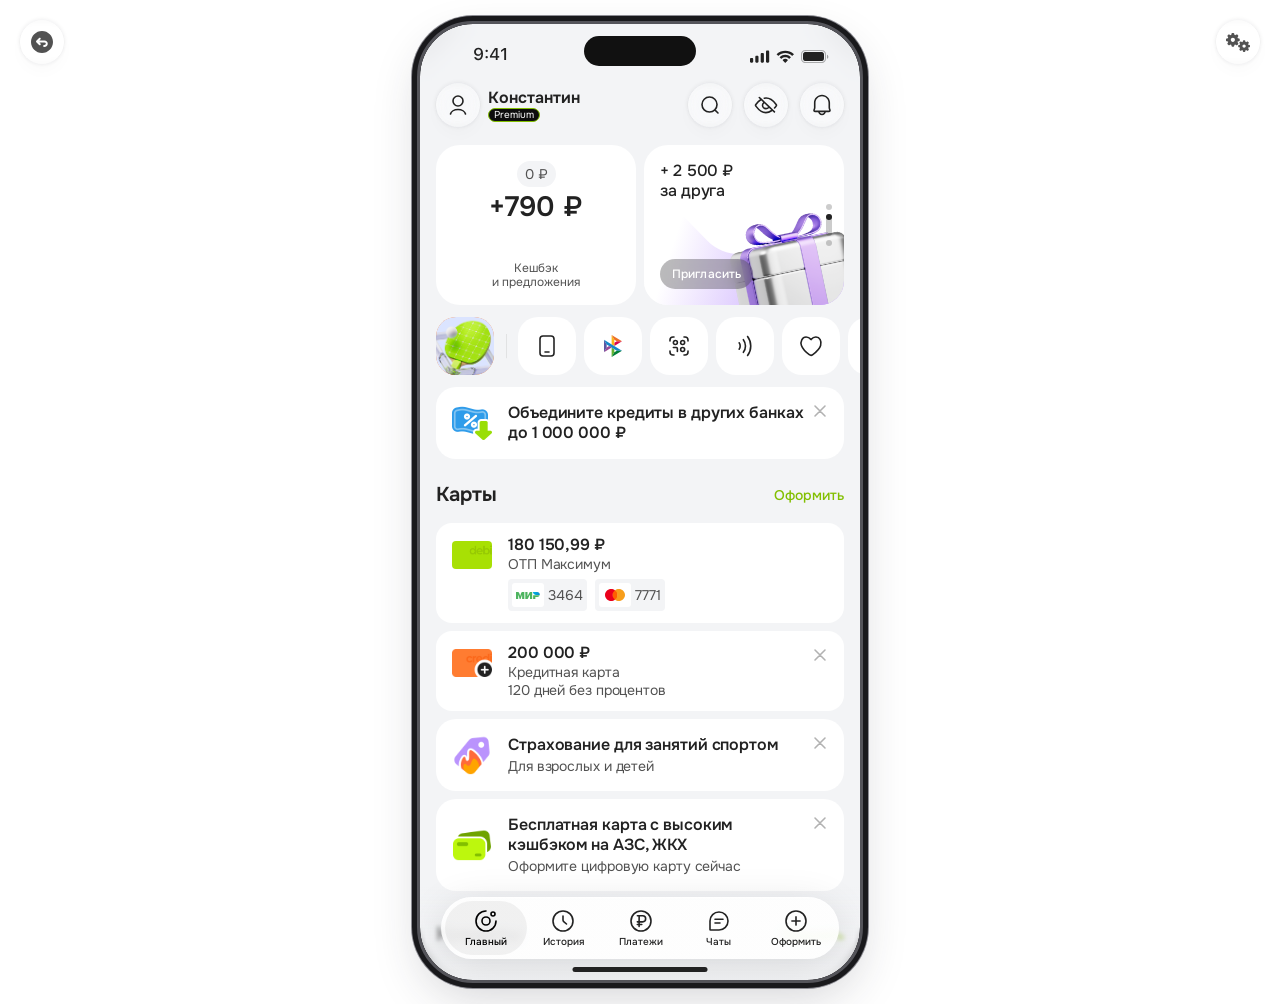
==== commit f8bd5411: "Edit and move six offers on home prototype" ====
--- a/home.html
+++ b/home.html
@@ -7,6 +7,8 @@
   <script src="device-display.js" defer></script><script src="prototype-flows.js" defer></script><script src="home.js" defer></script>
 </head><body class="home-prototype prototype-navigation" data-device-width="456">
 <main class="stage">
+  <button class="home-layout-save" id="home-layout-save" type="button" hidden>Сохранить</button>
+  <p class="sr-only" id="home-layout-status" role="status"></p>
   <div class="device-wrap"><div class="iphone"><div class="screen">
     <div class="scroll-area" id="scrollArea" tabindex="0" aria-label="Главная">
       <header class="home-header">
@@ -28,23 +30,26 @@
             <span class="home-bonus-tag" data-home-amount>0 ₽</span>
             <strong data-home-amount>+790 ₽</strong><span>Кешбэк<br>и предложения</span>
           </button>
-          <section class="home-banners" aria-label="Промопредложения">
+          <section class="home-banners" data-home-drop="banners" aria-label="Промопредложения">
             <div data-home-slot="banners"><article class="home-banner home-banner--refinance" data-home-offer="banner-refinance" data-home-variant="banner" hidden>
 
     <img src="assets/home-refinance.png" class="home-banner-art" alt="" draggable="false" loading="lazy" decoding="async">
     <p data-offer-title>Объедините кредиты до 1 000 000 ₽</p><small data-offer-copy hidden></small>
     <button class="home-banner-action" type="button" data-offer-label data-product="refinance">Подробнее</button>
+
   </article><article class="home-banner home-banner--gift" data-home-offer="banner-referral" data-home-variant="banner">
     <span class="home-banner-shape" aria-hidden="true"><span><img src="assets/home-banner-shape.svg" class="" alt="" draggable="false" loading="eager" decoding="async"></span></span>
     <img src="assets/home-gift.png" class="home-banner-art" alt="" draggable="false" loading="eager" decoding="async">
     <p data-offer-title>+ 2 500 ₽
 за друга</p><small data-offer-copy hidden></small>
     <button class="home-banner-action" type="button" data-offer-label data-product="referral">Пригласить</button>
+
   </article><article class="home-banner home-banner--credit-promo" data-home-offer="banner-credit" data-home-variant="banner" hidden>
 
     <img src="assets/home-credit-promo.png" class="home-banner-art" alt="" draggable="false" loading="lazy" decoding="async">
     <p data-offer-title>120 дней без процентов</p><small data-offer-copy hidden></small>
     <button class="home-banner-action" type="button" data-offer-label data-product="credit-card">Оформить</button>
+
   </article></div>
             <div class="home-banner-dots" aria-label="Выбор промопредложения">
               <button type="button" data-home-banner="banner-refinance" aria-label="Предложение 1" aria-pressed="false"></button><button type="button" data-home-banner="banner-referral" aria-label="Предложение 2" aria-pressed="true"></button><button type="button" data-home-banner="banner-credit" aria-label="Предложение 3" aria-pressed="false"></button>
@@ -56,16 +61,17 @@
           <span class="home-shortcut-separator" aria-hidden="true"><img src="assets/home-separator.svg" class="" alt="" draggable="false" loading="eager" decoding="async"></span>
           <div class="home-shortcut-items"><button type="button" aria-label="Оплата мобильной связи" data-unavailable><img src="assets/flow-4a743fb8-60a3-4bd3-a3c6-cf260b8fd65f.svg" class="" alt="" draggable="false" loading="eager" decoding="async"></button><button type="button" aria-label="Система быстрых платежей" data-unavailable><img src="assets/home-sbp.svg" class="" alt="" draggable="false" loading="eager" decoding="async"></button><button type="button" aria-label="Оплата по QR-коду" data-unavailable><img src="assets/home-qr.svg" class="" alt="" draggable="false" loading="eager" decoding="async"></button><button type="button" aria-label="Бесконтактная оплата" data-product="sticker"><img src="assets/home-contactless.svg" class="" alt="" draggable="false" loading="eager" decoding="async"></button><button type="button" aria-label="Польза+" data-product="benefits"><img src="assets/flow-cd1b10a3-a17e-4d96-a283-4c1ebd6c264b.svg" class="" alt="" draggable="false" loading="eager" decoding="async"></button><button type="button" aria-label="Настройки быстрых действий" data-home-settings><img src="assets/home-gear.svg" class="" alt="" draggable="false" loading="eager" decoding="async"></button></div>
         </nav>
-        <div class="home-rows" data-home-slot="top"><article class="home-row home-promo home-promo--refinance home-row--offer" data-home-offer="refinance" data-home-variant="row">
+        <div class="home-rows" data-home-slot="top" data-home-drop="top"><article class="home-row home-promo home-promo--refinance home-row--offer" data-home-offer="refinance" data-home-variant="row">
     <button class="home-row-body" type="button" data-product="refinance">
       <span class="home-row-art"><img src="assets/home-refinance.png" class="" alt="" draggable="false" loading="eager" decoding="async"></span>
       <span class="home-row-copy"><strong data-offer-title>Объедините кредиты в других банках до 1 000 000 ₽</strong><small data-offer-copy hidden></small></span>
     </button>
     <button class="home-dismiss" type="button" data-home-dismiss aria-label="Скрыть предложение Объедините кредиты в других банках до 1 000 000 ₽"><img src="assets/home-close.svg" class="" alt="" draggable="false" loading="lazy" decoding="async"></button>
+
   </article></div>
       </section>
       <div class="home-body">
-        <section class="home-section"><header class="home-section-title"><h2>Карты</h2>
+        <section class="home-section" data-home-drop="cards"><header class="home-section-title"><h2>Карты</h2>
     <button class="home-text-action" type="button" data-product="debit">Оформить</button>
   </header><div class="home-rows" data-home-slot="cards"><button class="home-row home-row--card" type="button" data-product="debit">
     <span class="home-row-body">
@@ -85,20 +91,23 @@
 120 дней без процентов</small></span>
     </button>
     <button class="home-dismiss" type="button" data-home-dismiss aria-label="Скрыть предложение 200 000 ₽"><img src="assets/home-close.svg" class="" alt="" draggable="false" loading="lazy" decoding="async"></button>
-  </article><article class="home-row home-promo home-promo--sport home-row--offer" data-home-offer="sport" data-home-variant="row">
+
+  </article><article class="home-row home-promo home-promo--sport home-row--offer" data-home-offer="sport" data-home-variant="row" data-home-editable>
     <button class="home-row-body" type="button" data-product="sport">
       <span class="home-row-art"><img src="assets/home-sport.png" class="" alt="" draggable="false" loading="eager" decoding="async"></span>
       <span class="home-row-copy"><strong data-offer-title>Страхование для занятий спортом</strong><small data-offer-copy>Для взрослых и детей</small></span>
     </button>
     <button class="home-dismiss" type="button" data-home-dismiss aria-label="Скрыть предложение Страхование для занятий спортом"><img src="assets/home-close.svg" class="" alt="" draggable="false" loading="lazy" decoding="async"></button>
-  </article><article class="home-row home-promo home-promo--debit-promo home-row--offer" data-home-offer="debit" data-home-variant="row">
+    <button class="home-offer-grip" type="button" data-home-grip aria-label="Перенести оффер стрелками вверх и вниз"><span aria-hidden="true"></span></button>
+  </article><article class="home-row home-promo home-promo--debit-promo home-row--offer" data-home-offer="debit" data-home-variant="row" data-home-editable>
     <button class="home-row-body" type="button" data-product="debit">
       <span class="home-row-art"><img src="assets/home-debit-promo.png" class="" alt="" draggable="false" loading="eager" decoding="async"></span>
       <span class="home-row-copy"><strong data-offer-title>Бесплатная карта с высоким кэшбэком на АЗС, ЖКХ</strong><small data-offer-copy>Оформите цифровую карту сейчас</small></span>
     </button>
     <button class="home-dismiss" type="button" data-home-dismiss aria-label="Скрыть предложение Бесплатная карта с высоким кэшбэком на АЗС, ЖКХ"><img src="assets/home-close.svg" class="" alt="" draggable="false" loading="lazy" decoding="async"></button>
+    <button class="home-offer-grip" type="button" data-home-grip aria-label="Перенести оффер стрелками вверх и вниз"><span aria-hidden="true"></span></button>
   </article></div></section>
-        <section class="home-section"><header class="home-section-title"><h2>Кредиты</h2>
+        <section class="home-section" data-home-drop="credits"><header class="home-section-title"><h2>Кредиты</h2>
     <button class="home-text-action" type="button" data-product="cash">Получить</button>
   </header><div class="home-rows" data-home-slot="credits"><button class="home-row home-row--account" type="button" data-product="cash">
     <span class="home-row-body">
@@ -108,20 +117,22 @@
 
       </span>
     </span>
-  </button><article class="home-row home-promo home-promo--express home-row--offer" data-home-offer="express" data-home-variant="row">
+  </button><article class="home-row home-promo home-promo--express home-row--offer" data-home-offer="express" data-home-variant="row" data-home-editable>
     <button class="home-row-body" type="button" data-product="express">
       <span class="home-row-art"><img src="assets/home-express.png" class="" alt="" draggable="false" loading="eager" decoding="async"></span>
       <span class="home-row-copy"><strong data-offer-title>Срочно нужны деньги?</strong><small data-offer-copy>До 500 000 ₽ без процентов на 4 месяца</small></span>
     </button>
     <button class="home-dismiss" type="button" data-home-dismiss aria-label="Скрыть предложение Срочно нужны деньги?"><img src="assets/home-close.svg" class="" alt="" draggable="false" loading="lazy" decoding="async"></button>
-  </article><article class="home-row home-promo home-promo--credit-promo home-row--offer" data-home-offer="credit" data-home-variant="row">
+    <button class="home-offer-grip" type="button" data-home-grip aria-label="Перенести оффер стрелками вверх и вниз"><span aria-hidden="true"></span></button>
+  </article><article class="home-row home-promo home-promo--credit-promo home-row--offer" data-home-offer="credit" data-home-variant="row" data-home-editable>
     <button class="home-row-body" type="button" data-product="credit-card">
       <span class="home-row-art"><img src="assets/home-credit-promo.png" class="" alt="" draggable="false" loading="eager" decoding="async"></span>
       <span class="home-row-copy"><strong data-offer-title>120 дней без процентов</strong><small data-offer-copy>Ставки на кредит снижены</small></span>
     </button>
     <button class="home-dismiss" type="button" data-home-dismiss aria-label="Скрыть предложение 120 дней без процентов"><img src="assets/home-close.svg" class="" alt="" draggable="false" loading="lazy" decoding="async"></button>
+    <button class="home-offer-grip" type="button" data-home-grip aria-label="Перенести оффер стрелками вверх и вниз"><span aria-hidden="true"></span></button>
   </article></div></section>
-        <section class="home-section"><header class="home-section-title"><h2>Вклады и счета</h2>
+        <section class="home-section" data-home-drop="deposits"><header class="home-section-title"><h2>Вклады и счета</h2>
     <button class="home-text-action" type="button" data-product="deposits">Открыть</button>
   </header><div class="home-rows" data-home-slot="deposits"><button class="home-row home-row--account" type="button" data-product="deposits">
     <span class="home-row-body">
@@ -139,24 +150,26 @@
 
       </span>
     </span>
-  </button><article class="home-row home-promo home-promo--deposit-promo home-row--offer" data-home-offer="deposit" data-home-variant="row">
+  </button><article class="home-row home-promo home-promo--deposit-promo home-row--offer" data-home-offer="deposit" data-home-variant="row" data-home-editable>
     <button class="home-row-body" type="button" data-product="deposits">
       <span class="home-row-art"><img src="assets/home-deposit-promo.png" class="" alt="" draggable="false" loading="eager" decoding="async"></span>
       <span class="home-row-copy"><strong data-offer-title>Вклады «Для своих 12%»</strong><small data-offer-copy>От 10 000 ₽, на срок от 91 дня</small></span>
     </button>
     <button class="home-dismiss" type="button" data-home-dismiss aria-label="Скрыть предложение Вклады «Для своих 12%»"><img src="assets/home-close.svg" class="" alt="" draggable="false" loading="lazy" decoding="async"></button>
-  </article><article class="home-row home-promo home-promo--autopay home-row--offer" data-home-offer="autopay" data-home-variant="row">
+    <button class="home-offer-grip" type="button" data-home-grip aria-label="Перенести оффер стрелками вверх и вниз"><span aria-hidden="true"></span></button>
+  </article><article class="home-row home-promo home-promo--autopay home-row--offer" data-home-offer="autopay" data-home-variant="row" data-home-editable>
     <button class="home-row-body" type="button" data-unavailable>
-      <span class="home-row-art"><img src="assets/home-autopay.png" class="" alt="" draggable="false" loading="eager" decoding="async"></span>
+      <span class="home-row-art"><img src="assets/home-autopay-calendar-eefda5.png" class="" alt="" draggable="false" loading="eager" decoding="async"></span>
       <span class="home-row-copy"><strong data-offer-title>Оплачивать счета вовремя</strong><small data-offer-copy>Настроить сейчас и получать уведомления за выставленные счета по ЖКУ, налогам, штрафам и т.д.</small></span>
     </button>
     <button class="home-dismiss" type="button" data-home-dismiss aria-label="Скрыть предложение Оплачивать счета вовремя"><img src="assets/home-close.svg" class="" alt="" draggable="false" loading="lazy" decoding="async"></button>
+    <button class="home-offer-grip" type="button" data-home-grip aria-label="Перенести оффер стрелками вверх и вниз"><span aria-hidden="true"></span></button>
   </article></div></section>
         <details class="home-hidden">
           <summary><img src="assets/home-eye.svg" class="" alt="" draggable="false" loading="lazy" decoding="async"><strong>Скрытые продукты</strong><img src="assets/home-chevron.svg" class="home-hidden-chevron" alt="" draggable="false" loading="lazy" decoding="async"></summary>
           <p class="home-hidden-empty">Скрытых продуктов пока нет</p><div class="home-rows" id="home-hidden-offers"></div>
         </details>
-        <section class="home-section">
+        <section class="home-section" data-home-drop="exchange">
           <header class="home-section-title"><h2>Курсы валют</h2><button class="home-text-action" type="button" data-product="currency">Обменять</button></header>
           <div class="home-exchange">
             <table><thead><tr><th scope="col">Валюта</th><th scope="col">Покупка</th><th scope="col">Продажа</th></tr></thead>
@@ -223,25 +236,112 @@
         <h2>Настройки</h2>
         <label class="sf-switch-row"><span>Обрамление iPhone</span><input id="showDeviceChrome" type="checkbox" checked></label>
 
-        <details class="home-offer-settings"><summary>Видимость и расположение офферов</summary>
-    <label>Оффер<select id="home-layout-offer"><option value="banner-refinance">Баннеры наверху · Объедините кредиты до 1 000 000 ₽</option><option value="banner-referral">Баннеры наверху · + 2 500 ₽ за друга</option><option value="banner-credit">Баннеры наверху · 120 дней без процентов</option><option value="refinance">Под быстрыми действиями · Объедините кредиты в других банках до 1 000 000 ₽</option><option value="creditCard">Карты · 200 000 ₽</option><option value="sport">Карты · Страхование для занятий спортом</option><option value="debit">Карты · Бесплатная карта с высоким кэшбэком на АЗС, ЖКХ</option><option value="express">Кредиты · Срочно нужны деньги?</option><option value="credit">Кредиты · 120 дней без процентов</option><option value="deposit">Вклады и счета · Вклады «Для своих 12%»</option><option value="autopay">Вклады и счета · Оплачивать счета вовремя</option><option value="exchange">Курсы валют · Выгодный курс валют</option></select></label>
-    <label class="sf-switch-row"><span>Показывать оффер</span><input id="home-offer-visible" type="checkbox" checked></label>
-    <label>Раздел<select id="home-offer-section"><option value="banners">Баннеры наверху</option><option value="top">Под быстрыми действиями</option><option value="cards">Карты</option><option value="credits">Кредиты</option><option value="deposits">Вклады и счета</option><option value="exchange">Курсы валют</option></select></label>
-    <p id="home-layout-status" class="home-settings-status" role="status"></p>
-  </details>
-  <details class="home-offer-settings"><summary>Текст и картинки офферов</summary>
-    <form id="home-offer-content">
-      <label>Оффер<select name="offer"><option value="banner-refinance">Баннеры наверху · Объедините кредиты до 1 000 000 ₽</option><option value="banner-referral">Баннеры наверху · + 2 500 ₽ за друга</option><option value="banner-credit">Баннеры наверху · 120 дней без процентов</option><option value="refinance">Под быстрыми действиями · Объедините кредиты в других банках до 1 000 000 ₽</option><option value="creditCard">Карты · 200 000 ₽</option><option value="sport">Карты · Страхование для занятий спортом</option><option value="debit">Карты · Бесплатная карта с высоким кэшбэком на АЗС, ЖКХ</option><option value="express">Кредиты · Срочно нужны деньги?</option><option value="credit">Кредиты · 120 дней без процентов</option><option value="deposit">Вклады и счета · Вклады «Для своих 12%»</option><option value="autopay">Вклады и счета · Оплачивать счета вовремя</option><option value="exchange">Курсы валют · Выгодный курс валют</option></select></label>
-      <label>Заголовок<textarea name="title" rows="2" maxlength="140" required></textarea></label>
-      <label>Описание<textarea name="copy" rows="2" maxlength="300"></textarea></label>
-      <label>Текст кнопки баннера<input name="label" maxlength="26"></label>
-      <label>Картинка<select name="art"><option value="gift" data-image="assets/home-gift.png">Подарок</option><option value="refinance" data-image="assets/home-refinance.png">Рефинансирование</option><option value="credit" data-image="assets/home-credit.png">Кредитная карта</option><option value="credit-with-plus" data-image="assets/home-credit-with-plus.png">Кредитная карта с плюсом</option><option value="sport" data-image="assets/home-sport.png">Спортивная страховка</option><option value="debit-promo" data-image="assets/home-debit-promo.png">Дебетовая карта</option><option value="express" data-image="assets/home-express.png">Экспресс-деньги</option><option value="credit-promo" data-image="assets/home-credit-promo.png">Кредитный оффер</option><option value="deposit-promo" data-image="assets/home-deposit-promo.png">Вклад</option><option value="autopay" data-image="assets/home-autopay.png">Автоплатёж</option><option value="exchange" data-image="assets/home-exchange.png">Обмен валют</option><option value="uploaded" hidden>Загруженная картинка</option></select></label>
-      <img class="home-settings-image" alt="Картинка оффера" hidden>
-      <label>Загрузить картинку<input name="image" type="file" accept="image/png,image/jpeg,image/webp,image/avif"></label>
-      <div class="home-settings-actions"><button type="submit">Сохранить</button><button type="button" data-home-content-reset>Вернуть исходный контент</button></div>
+        <section class="home-offer-settings" aria-label="Офферы">
+    <h3>Офферы</h3>
+    <article class="home-offer-setting" data-home-setting="sport">
+      <label class="sf-switch-row">
+        <span data-home-setting-title>Страхование для занятий спортом</span>
+        <input type="checkbox" data-home-offer-visible checked>
+      </label>
+      <details><summary>Текст и картинка</summary>
+        <form>
+          <label>Заголовок<textarea name="title" rows="2" maxlength="140" required></textarea></label>
+          <label class="sf-switch-row"><span>Показывать подзаголовок</span><input name="showCopy" type="checkbox" checked></label>
+          <label>Подзаголовок<textarea name="copy" rows="2" maxlength="300"></textarea></label>
+          <label>Картинка<select name="art"><option value="gift" data-image="assets/home-gift.png">Подарок</option><option value="refinance" data-image="assets/home-refinance.png">Рефинансирование</option><option value="credit" data-image="assets/home-credit.png">Кредитная карта</option><option value="credit-with-plus" data-image="assets/home-credit-with-plus.png">Кредитная карта с плюсом</option><option value="sport" data-image="assets/home-sport.png">Спортивная страховка</option><option value="debit-promo" data-image="assets/home-debit-promo.png">Дебетовая карта</option><option value="express" data-image="assets/home-express.png">Экспресс-деньги</option><option value="credit-promo" data-image="assets/home-credit-promo.png">Кредитный оффер</option><option value="deposit-promo" data-image="assets/home-deposit-promo.png">Вклад</option><option value="autopay" data-image="assets/home-autopay-calendar-eefda5.png">Автоплатёж</option><option value="exchange" data-image="assets/home-exchange.png">Обмен валют</option><option value="uploaded" hidden>Загруженная картинка</option></select></label>
+          <img class="home-settings-image" alt="Картинка оффера" hidden>
+          <label>Загрузить картинку<input name="image" type="file" accept="image/png,image/jpeg,image/webp,image/avif"></label>
+          <div class="home-settings-actions"><button type="submit">Сохранить контент</button><button type="button" data-home-content-reset>Вернуть исходный контент</button></div>
+        </form>
+      </details>
       <p class="home-settings-status" role="status"></p>
-    </form>
-  </details>
+    </article><article class="home-offer-setting" data-home-setting="debit">
+      <label class="sf-switch-row">
+        <span data-home-setting-title>Бесплатная карта с высоким кэшбэком на АЗС, ЖКХ</span>
+        <input type="checkbox" data-home-offer-visible checked>
+      </label>
+      <details><summary>Текст и картинка</summary>
+        <form>
+          <label>Заголовок<textarea name="title" rows="2" maxlength="140" required></textarea></label>
+          <label class="sf-switch-row"><span>Показывать подзаголовок</span><input name="showCopy" type="checkbox" checked></label>
+          <label>Подзаголовок<textarea name="copy" rows="2" maxlength="300"></textarea></label>
+          <label>Картинка<select name="art"><option value="gift" data-image="assets/home-gift.png">Подарок</option><option value="refinance" data-image="assets/home-refinance.png">Рефинансирование</option><option value="credit" data-image="assets/home-credit.png">Кредитная карта</option><option value="credit-with-plus" data-image="assets/home-credit-with-plus.png">Кредитная карта с плюсом</option><option value="sport" data-image="assets/home-sport.png">Спортивная страховка</option><option value="debit-promo" data-image="assets/home-debit-promo.png">Дебетовая карта</option><option value="express" data-image="assets/home-express.png">Экспресс-деньги</option><option value="credit-promo" data-image="assets/home-credit-promo.png">Кредитный оффер</option><option value="deposit-promo" data-image="assets/home-deposit-promo.png">Вклад</option><option value="autopay" data-image="assets/home-autopay-calendar-eefda5.png">Автоплатёж</option><option value="exchange" data-image="assets/home-exchange.png">Обмен валют</option><option value="uploaded" hidden>Загруженная картинка</option></select></label>
+          <img class="home-settings-image" alt="Картинка оффера" hidden>
+          <label>Загрузить картинку<input name="image" type="file" accept="image/png,image/jpeg,image/webp,image/avif"></label>
+          <div class="home-settings-actions"><button type="submit">Сохранить контент</button><button type="button" data-home-content-reset>Вернуть исходный контент</button></div>
+        </form>
+      </details>
+      <p class="home-settings-status" role="status"></p>
+    </article><article class="home-offer-setting" data-home-setting="express">
+      <label class="sf-switch-row">
+        <span data-home-setting-title>Срочно нужны деньги?</span>
+        <input type="checkbox" data-home-offer-visible checked>
+      </label>
+      <details><summary>Текст и картинка</summary>
+        <form>
+          <label>Заголовок<textarea name="title" rows="2" maxlength="140" required></textarea></label>
+          <label class="sf-switch-row"><span>Показывать подзаголовок</span><input name="showCopy" type="checkbox" checked></label>
+          <label>Подзаголовок<textarea name="copy" rows="2" maxlength="300"></textarea></label>
+          <label>Картинка<select name="art"><option value="gift" data-image="assets/home-gift.png">Подарок</option><option value="refinance" data-image="assets/home-refinance.png">Рефинансирование</option><option value="credit" data-image="assets/home-credit.png">Кредитная карта</option><option value="credit-with-plus" data-image="assets/home-credit-with-plus.png">Кредитная карта с плюсом</option><option value="sport" data-image="assets/home-sport.png">Спортивная страховка</option><option value="debit-promo" data-image="assets/home-debit-promo.png">Дебетовая карта</option><option value="express" data-image="assets/home-express.png">Экспресс-деньги</option><option value="credit-promo" data-image="assets/home-credit-promo.png">Кредитный оффер</option><option value="deposit-promo" data-image="assets/home-deposit-promo.png">Вклад</option><option value="autopay" data-image="assets/home-autopay-calendar-eefda5.png">Автоплатёж</option><option value="exchange" data-image="assets/home-exchange.png">Обмен валют</option><option value="uploaded" hidden>Загруженная картинка</option></select></label>
+          <img class="home-settings-image" alt="Картинка оффера" hidden>
+          <label>Загрузить картинку<input name="image" type="file" accept="image/png,image/jpeg,image/webp,image/avif"></label>
+          <div class="home-settings-actions"><button type="submit">Сохранить контент</button><button type="button" data-home-content-reset>Вернуть исходный контент</button></div>
+        </form>
+      </details>
+      <p class="home-settings-status" role="status"></p>
+    </article><article class="home-offer-setting" data-home-setting="credit">
+      <label class="sf-switch-row">
+        <span data-home-setting-title>120 дней без процентов</span>
+        <input type="checkbox" data-home-offer-visible checked>
+      </label>
+      <details><summary>Текст и картинка</summary>
+        <form>
+          <label>Заголовок<textarea name="title" rows="2" maxlength="140" required></textarea></label>
+          <label class="sf-switch-row"><span>Показывать подзаголовок</span><input name="showCopy" type="checkbox" checked></label>
+          <label>Подзаголовок<textarea name="copy" rows="2" maxlength="300"></textarea></label>
+          <label>Картинка<select name="art"><option value="gift" data-image="assets/home-gift.png">Подарок</option><option value="refinance" data-image="assets/home-refinance.png">Рефинансирование</option><option value="credit" data-image="assets/home-credit.png">Кредитная карта</option><option value="credit-with-plus" data-image="assets/home-credit-with-plus.png">Кредитная карта с плюсом</option><option value="sport" data-image="assets/home-sport.png">Спортивная страховка</option><option value="debit-promo" data-image="assets/home-debit-promo.png">Дебетовая карта</option><option value="express" data-image="assets/home-express.png">Экспресс-деньги</option><option value="credit-promo" data-image="assets/home-credit-promo.png">Кредитный оффер</option><option value="deposit-promo" data-image="assets/home-deposit-promo.png">Вклад</option><option value="autopay" data-image="assets/home-autopay-calendar-eefda5.png">Автоплатёж</option><option value="exchange" data-image="assets/home-exchange.png">Обмен валют</option><option value="uploaded" hidden>Загруженная картинка</option></select></label>
+          <img class="home-settings-image" alt="Картинка оффера" hidden>
+          <label>Загрузить картинку<input name="image" type="file" accept="image/png,image/jpeg,image/webp,image/avif"></label>
+          <div class="home-settings-actions"><button type="submit">Сохранить контент</button><button type="button" data-home-content-reset>Вернуть исходный контент</button></div>
+        </form>
+      </details>
+      <p class="home-settings-status" role="status"></p>
+    </article><article class="home-offer-setting" data-home-setting="deposit">
+      <label class="sf-switch-row">
+        <span data-home-setting-title>Вклады «Для своих 12%»</span>
+        <input type="checkbox" data-home-offer-visible checked>
+      </label>
+      <details><summary>Текст и картинка</summary>
+        <form>
+          <label>Заголовок<textarea name="title" rows="2" maxlength="140" required></textarea></label>
+          <label class="sf-switch-row"><span>Показывать подзаголовок</span><input name="showCopy" type="checkbox" checked></label>
+          <label>Подзаголовок<textarea name="copy" rows="2" maxlength="300"></textarea></label>
+          <label>Картинка<select name="art"><option value="gift" data-image="assets/home-gift.png">Подарок</option><option value="refinance" data-image="assets/home-refinance.png">Рефинансирование</option><option value="credit" data-image="assets/home-credit.png">Кредитная карта</option><option value="credit-with-plus" data-image="assets/home-credit-with-plus.png">Кредитная карта с плюсом</option><option value="sport" data-image="assets/home-sport.png">Спортивная страховка</option><option value="debit-promo" data-image="assets/home-debit-promo.png">Дебетовая карта</option><option value="express" data-image="assets/home-express.png">Экспресс-деньги</option><option value="credit-promo" data-image="assets/home-credit-promo.png">Кредитный оффер</option><option value="deposit-promo" data-image="assets/home-deposit-promo.png">Вклад</option><option value="autopay" data-image="assets/home-autopay-calendar-eefda5.png">Автоплатёж</option><option value="exchange" data-image="assets/home-exchange.png">Обмен валют</option><option value="uploaded" hidden>Загруженная картинка</option></select></label>
+          <img class="home-settings-image" alt="Картинка оффера" hidden>
+          <label>Загрузить картинку<input name="image" type="file" accept="image/png,image/jpeg,image/webp,image/avif"></label>
+          <div class="home-settings-actions"><button type="submit">Сохранить контент</button><button type="button" data-home-content-reset>Вернуть исходный контент</button></div>
+        </form>
+      </details>
+      <p class="home-settings-status" role="status"></p>
+    </article><article class="home-offer-setting" data-home-setting="autopay">
+      <label class="sf-switch-row">
+        <span data-home-setting-title>Оплачивать счета вовремя</span>
+        <input type="checkbox" data-home-offer-visible checked>
+      </label>
+      <details><summary>Текст и картинка</summary>
+        <form>
+          <label>Заголовок<textarea name="title" rows="2" maxlength="140" required></textarea></label>
+          <label class="sf-switch-row"><span>Показывать подзаголовок</span><input name="showCopy" type="checkbox" checked></label>
+          <label>Подзаголовок<textarea name="copy" rows="2" maxlength="300"></textarea></label>
+          <label>Картинка<select name="art"><option value="gift" data-image="assets/home-gift.png">Подарок</option><option value="refinance" data-image="assets/home-refinance.png">Рефинансирование</option><option value="credit" data-image="assets/home-credit.png">Кредитная карта</option><option value="credit-with-plus" data-image="assets/home-credit-with-plus.png">Кредитная карта с плюсом</option><option value="sport" data-image="assets/home-sport.png">Спортивная страховка</option><option value="debit-promo" data-image="assets/home-debit-promo.png">Дебетовая карта</option><option value="express" data-image="assets/home-express.png">Экспресс-деньги</option><option value="credit-promo" data-image="assets/home-credit-promo.png">Кредитный оффер</option><option value="deposit-promo" data-image="assets/home-deposit-promo.png">Вклад</option><option value="autopay" data-image="assets/home-autopay-calendar-eefda5.png">Автоплатёж</option><option value="exchange" data-image="assets/home-exchange.png">Обмен валют</option><option value="uploaded" hidden>Загруженная картинка</option></select></label>
+          <img class="home-settings-image" alt="Картинка оффера" hidden>
+          <label>Загрузить картинку<input name="image" type="file" accept="image/png,image/jpeg,image/webp,image/avif"></label>
+          <div class="home-settings-actions"><button type="submit">Сохранить контент</button><button type="button" data-home-content-reset>Вернуть исходный контент</button></div>
+        </form>
+      </details>
+      <p class="home-settings-status" role="status"></p>
+    </article>
+  </section>
       </div>
     </details>
 </main>
@@ -251,6 +351,7 @@
       <span class="home-row-copy"><strong data-offer-title>Объедините кредиты до 1 000 000 ₽</strong><small data-offer-copy hidden></small></span>
     </button>
     <button class="home-dismiss" type="button" data-home-dismiss aria-label="Скрыть предложение Объедините кредиты до 1 000 000 ₽"><img src="assets/home-close.svg" class="" alt="" draggable="false" loading="lazy" decoding="async"></button>
+
   </article><article class="home-row home-promo home-promo--gift home-row--offer" data-home-offer="banner-referral" data-home-variant="row">
     <button class="home-row-body" type="button" data-product="referral">
       <span class="home-row-art"><img src="assets/home-gift.png" class="" alt="" draggable="false" loading="eager" decoding="async"></span>
@@ -258,66 +359,78 @@
 за друга</strong><small data-offer-copy hidden></small></span>
     </button>
     <button class="home-dismiss" type="button" data-home-dismiss aria-label="Скрыть предложение + 2 500 ₽ за друга"><img src="assets/home-close.svg" class="" alt="" draggable="false" loading="lazy" decoding="async"></button>
+
   </article><article class="home-row home-promo home-promo--credit-promo home-row--offer" data-home-offer="banner-credit" data-home-variant="row">
     <button class="home-row-body" type="button" data-product="credit-card">
       <span class="home-row-art"><img src="assets/home-credit-promo.png" class="" alt="" draggable="false" loading="eager" decoding="async"></span>
       <span class="home-row-copy"><strong data-offer-title>120 дней без процентов</strong><small data-offer-copy hidden></small></span>
     </button>
     <button class="home-dismiss" type="button" data-home-dismiss aria-label="Скрыть предложение 120 дней без процентов"><img src="assets/home-close.svg" class="" alt="" draggable="false" loading="lazy" decoding="async"></button>
+
   </article><article class="home-banner home-banner--refinance" data-home-offer="refinance" data-home-variant="banner" hidden>
 
     <img src="assets/home-refinance.png" class="home-banner-art" alt="" draggable="false" loading="lazy" decoding="async">
     <p data-offer-title>Объедините кредиты в других банках до 1 000 000 ₽</p><small data-offer-copy hidden></small>
     <button class="home-banner-action" type="button" data-offer-label data-product="refinance">Подробнее</button>
+
   </article><article class="home-banner home-banner--credit-with-plus" data-home-offer="creditCard" data-home-variant="banner" hidden>
 
     <img src="assets/home-credit-with-plus.png" class="home-banner-art" alt="" draggable="false" loading="lazy" decoding="async">
     <p data-offer-title>200 000 ₽</p><small data-offer-copy>Кредитная карта
 120 дней без процентов</small>
     <button class="home-banner-action" type="button" data-offer-label data-product="credit-card">Подробнее</button>
-  </article><article class="home-banner home-banner--sport" data-home-offer="sport" data-home-variant="banner" hidden>
+
+  </article><article class="home-banner home-banner--sport" data-home-offer="sport" data-home-variant="banner" data-home-editable hidden>
 
     <img src="assets/home-sport.png" class="home-banner-art" alt="" draggable="false" loading="lazy" decoding="async">
     <p data-offer-title>Страхование для занятий спортом</p><small data-offer-copy>Для взрослых и детей</small>
     <button class="home-banner-action" type="button" data-offer-label data-product="sport">Подробнее</button>
-  </article><article class="home-banner home-banner--debit-promo" data-home-offer="debit" data-home-variant="banner" hidden>
+    <button class="home-offer-grip" type="button" data-home-grip aria-label="Перенести оффер стрелками вверх и вниз"><span aria-hidden="true"></span></button>
+  </article><article class="home-banner home-banner--debit-promo" data-home-offer="debit" data-home-variant="banner" data-home-editable hidden>
 
     <img src="assets/home-debit-promo.png" class="home-banner-art" alt="" draggable="false" loading="lazy" decoding="async">
     <p data-offer-title>Бесплатная карта с высоким кэшбэком на АЗС, ЖКХ</p><small data-offer-copy>Оформите цифровую карту сейчас</small>
     <button class="home-banner-action" type="button" data-offer-label data-product="debit">Подробнее</button>
-  </article><article class="home-banner home-banner--express" data-home-offer="express" data-home-variant="banner" hidden>
+    <button class="home-offer-grip" type="button" data-home-grip aria-label="Перенести оффер стрелками вверх и вниз"><span aria-hidden="true"></span></button>
+  </article><article class="home-banner home-banner--express" data-home-offer="express" data-home-variant="banner" data-home-editable hidden>
 
     <img src="assets/home-express.png" class="home-banner-art" alt="" draggable="false" loading="lazy" decoding="async">
     <p data-offer-title>Срочно нужны деньги?</p><small data-offer-copy>До 500 000 ₽ без процентов на 4 месяца</small>
     <button class="home-banner-action" type="button" data-offer-label data-product="express">Подробнее</button>
-  </article><article class="home-banner home-banner--credit-promo" data-home-offer="credit" data-home-variant="banner" hidden>
+    <button class="home-offer-grip" type="button" data-home-grip aria-label="Перенести оффер стрелками вверх и вниз"><span aria-hidden="true"></span></button>
+  </article><article class="home-banner home-banner--credit-promo" data-home-offer="credit" data-home-variant="banner" data-home-editable hidden>
 
     <img src="assets/home-credit-promo.png" class="home-banner-art" alt="" draggable="false" loading="lazy" decoding="async">
     <p data-offer-title>120 дней без процентов</p><small data-offer-copy>Ставки на кредит снижены</small>
     <button class="home-banner-action" type="button" data-offer-label data-product="credit-card">Подробнее</button>
-  </article><article class="home-banner home-banner--deposit-promo" data-home-offer="deposit" data-home-variant="banner" hidden>
+    <button class="home-offer-grip" type="button" data-home-grip aria-label="Перенести оффер стрелками вверх и вниз"><span aria-hidden="true"></span></button>
+  </article><article class="home-banner home-banner--deposit-promo" data-home-offer="deposit" data-home-variant="banner" data-home-editable hidden>
 
     <img src="assets/home-deposit-promo.png" class="home-banner-art" alt="" draggable="false" loading="lazy" decoding="async">
     <p data-offer-title>Вклады «Для своих 12%»</p><small data-offer-copy>От 10 000 ₽, на срок от 91 дня</small>
     <button class="home-banner-action" type="button" data-offer-label data-product="deposits">Подробнее</button>
-  </article><article class="home-banner home-banner--autopay" data-home-offer="autopay" data-home-variant="banner" hidden>
-
-    <img src="assets/home-autopay.png" class="home-banner-art" alt="" draggable="false" loading="lazy" decoding="async">
+    <button class="home-offer-grip" type="button" data-home-grip aria-label="Перенести оффер стрелками вверх и вниз"><span aria-hidden="true"></span></button>
+  </article><article class="home-banner home-banner--autopay" data-home-offer="autopay" data-home-variant="banner" data-home-editable hidden>
+
+    <img src="assets/home-autopay-calendar-eefda5.png" class="home-banner-art" alt="" draggable="false" loading="lazy" decoding="async">
     <p data-offer-title>Оплачивать счета вовремя</p><small data-offer-copy>Настроить сейчас и получать уведомления за выставленные счета по ЖКУ, налогам, штрафам и т.д.</small>
     <button class="home-banner-action" type="button" data-offer-label data-unavailable>Подробнее</button>
+    <button class="home-offer-grip" type="button" data-home-grip aria-label="Перенести оффер стрелками вверх и вниз"><span aria-hidden="true"></span></button>
   </article><article class="home-banner home-banner--exchange" data-home-offer="exchange" data-home-variant="banner" hidden>
 
     <img src="assets/home-exchange.png" class="home-banner-art" alt="" draggable="false" loading="lazy" decoding="async">
     <p data-offer-title>Выгодный курс валют</p><small data-offer-copy hidden></small>
     <button class="home-banner-action" type="button" data-offer-label data-product="currency">Подробнее</button>
+
   </article><article class="home-row home-promo home-promo--exchange home-row--offer" data-home-offer="exchange" data-home-variant="row">
     <button class="home-row-body" type="button" data-product="currency">
       <span class="home-row-art"><img src="assets/home-exchange.png" class="" alt="" draggable="false" loading="eager" decoding="async"></span>
       <span class="home-row-copy"><strong data-offer-title>Выгодный курс валют</strong><small data-offer-copy hidden></small></span>
     </button>
     <button class="home-dismiss" type="button" data-home-dismiss aria-label="Скрыть предложение Выгодный курс валют"><img src="assets/home-close.svg" class="" alt="" draggable="false" loading="lazy" decoding="async"></button>
+
   </article></template>
-<script type="application/json" id="home-offer-data">{"offers":{"banner-refinance":{"section":"banners","title":"Объедините кредиты до 1 000 000 ₽","label":"Подробнее","route":"refinance","art":"refinance"},"banner-referral":{"section":"banners","title":"+ 2 500 ₽\u003cbr>за друга","label":"Пригласить","route":"referral","art":"gift"},"banner-credit":{"section":"banners","title":"120 дней без процентов","label":"Оформить","route":"credit-card","art":"credit-promo"},"refinance":{"section":"top","art":"refinance","title":"Объедините кредиты в других банках до 1 000 000 ₽","route":"refinance"},"creditCard":{"section":"cards","art":"credit-with-plus","title":"200 000 ₽","copy":"Кредитная карта\u003cbr>120 дней без процентов","route":"credit-card","style":"card","amount":true},"sport":{"section":"cards","art":"sport","title":"Страхование для занятий спортом","copy":"Для взрослых и детей","route":"sport"},"debit":{"section":"cards","art":"debit-promo","title":"Бесплатная карта с высоким кэшбэком на АЗС, ЖКХ","copy":"Оформите цифровую карту сейчас","route":"debit"},"express":{"section":"credits","art":"express","title":"Срочно нужны деньги?","copy":"До 500 000 ₽ без процентов на 4 месяца","route":"express"},"credit":{"section":"credits","art":"credit-promo","title":"120 дней без процентов","copy":"Ставки на кредит снижены","route":"credit-card"},"deposit":{"section":"deposits","art":"deposit-promo","title":"Вклады «Для своих 12%»","copy":"От 10 000 ₽, на срок от 91 дня","route":"deposits"},"autopay":{"section":"deposits","art":"autopay","title":"Оплачивать счета вовремя","copy":"Настроить сейчас и получать уведомления за выставленные счета по ЖКУ, налогам, штрафам и т.д."},"exchange":{"section":"exchange","title":"Выгодный курс валют","route":"currency","art":"exchange"}},"artwork":{"gift":"assets/home-gift.png","refinance":"assets/home-refinance.png","credit":"assets/home-credit.png","credit-with-plus":"assets/home-credit-with-plus.png","sport":"assets/home-sport.png","debit-promo":"assets/home-debit-promo.png","express":"assets/home-express.png","credit-promo":"assets/home-credit-promo.png","deposit-promo":"assets/home-deposit-promo.png","autopay":"assets/home-autopay.png","exchange":"assets/home-exchange.png"}}</script>
+<script type="application/json" id="home-offer-data">{"offers":{"banner-refinance":{"section":"banners","title":"Объедините кредиты до 1 000 000 ₽","label":"Подробнее","route":"refinance","art":"refinance"},"banner-referral":{"section":"banners","title":"+ 2 500 ₽\u003cbr>за друга","label":"Пригласить","route":"referral","art":"gift"},"banner-credit":{"section":"banners","title":"120 дней без процентов","label":"Оформить","route":"credit-card","art":"credit-promo"},"refinance":{"section":"top","art":"refinance","title":"Объедините кредиты в других банках до 1 000 000 ₽","route":"refinance"},"creditCard":{"section":"cards","art":"credit-with-plus","title":"200 000 ₽","copy":"Кредитная карта\u003cbr>120 дней без процентов","route":"credit-card","style":"card","amount":true},"sport":{"section":"cards","art":"sport","title":"Страхование для занятий спортом","copy":"Для взрослых и детей","route":"sport"},"debit":{"section":"cards","art":"debit-promo","title":"Бесплатная карта с высоким кэшбэком на АЗС, ЖКХ","copy":"Оформите цифровую карту сейчас","route":"debit"},"express":{"section":"credits","art":"express","title":"Срочно нужны деньги?","copy":"До 500 000 ₽ без процентов на 4 месяца","route":"express"},"credit":{"section":"credits","art":"credit-promo","title":"120 дней без процентов","copy":"Ставки на кредит снижены","route":"credit-card"},"deposit":{"section":"deposits","art":"deposit-promo","title":"Вклады «Для своих 12%»","copy":"От 10 000 ₽, на срок от 91 дня","route":"deposits"},"autopay":{"section":"deposits","art":"autopay","title":"Оплачивать счета вовремя","copy":"Настроить сейчас и получать уведомления за выставленные счета по ЖКУ, налогам, штрафам и т.д."},"exchange":{"section":"exchange","title":"Выгодный курс валют","route":"currency","art":"exchange"}},"sections":{"banners":"Баннеры наверху","top":"Под быстрыми действиями","cards":"Карты","credits":"Кредиты","deposits":"Вклады и счета","exchange":"Курсы валют"},"artwork":{"gift":"assets/home-gift.png","refinance":"assets/home-refinance.png","credit":"assets/home-credit.png","credit-with-plus":"assets/home-credit-with-plus.png","sport":"assets/home-sport.png","debit-promo":"assets/home-debit-promo.png","express":"assets/home-express.png","credit-promo":"assets/home-credit-promo.png","deposit-promo":"assets/home-deposit-promo.png","autopay":"assets/home-autopay-calendar-eefda5.png","exchange":"assets/home-exchange.png"}}</script>
 <template id="sf-product-cash"><div class="sf-product-view sf-product--promo" data-route="cash">
       <div class="sf-product-scroll" tabindex="0" aria-label="Кредит наличными"><div class="sf-product-hero"><div class="sf-promo-art"><img src="assets/flow-f22ab27f-240a-4574-84a1-845b3d0e50df.webp" class="" alt="" decoding="async" draggable="false" loading="lazy"></div></div>
     <section class="sf-product-body" data-header-panel><h1>Кредит наличными</h1>
--- a/home.css
+++ b/home.css
@@ -106,6 +106,10 @@
 .home-row-copy { display: grid; justify-items: start; min-width: 0; overflow-wrap: break-word; white-space: pre-line; }
 .home-row-copy strong { font-size: 16px; line-height: 20px; font-weight: 580; letter-spacing: -.1px; }
 .home-row-copy small { color: var(--home-secondary); font-size: 14px; line-height: 18px; letter-spacing: -.1px; }
+:is(
+  [data-home-offer="sport"], [data-home-offer="debit"], [data-home-offer="express"],
+  [data-home-offer="credit"], [data-home-offer="deposit"], [data-home-offer="autopay"]
+) [data-offer-title] + [data-offer-copy]:not([hidden]) { margin-top: 2px; }
 .home-account-note { padding: 2px 6px; margin-top: 6px; border-radius: 4px; background: var(--home-surface); color: var(--home-secondary); font-size: 12px; line-height: 14px; }
 .home-card-accounts { display: flex; flex-wrap: wrap; gap: 8px; margin-top: 6px; }
 .home-card-accounts > span {
@@ -152,10 +156,47 @@
 .home-prototype .figma-bottom-bar .bar-softener { --blur-tint: linear-gradient(to bottom, #f3f4f600, var(--home-surface)); }
 .home-prototype .figma-bottom-bar .tab { justify-content: center; }
 .home-prototype .tab > span { white-space: nowrap; }
-.home-offer-settings { margin-top: 8px; padding: 10px; border-radius: 14px; background: #ffffff95; }
-.home-offer-settings summary { cursor: pointer; font-weight: 580; line-height: 20px; }
-.home-offer-settings > label, .home-offer-settings form > label { display: grid; gap: 4px; margin-top: 10px; font-size: 13px; }
-.home-offer-settings > .sf-switch-row { display: flex; padding: 0; background: none; }
+.home-layout-save {
+  position: fixed; z-index: 31; top: var(--sf-controls-top); left: 50%; transform: translateX(-50%);
+  min-height: 40px; padding: 8px 18px; border-radius: 24px; background: #222; color: #fff;
+  font-size: 14px; font-weight: 580; box-shadow: 0 3px 12px #0002;
+}
+.home-layout-save[hidden] { display: none; }
+.home-prototype:has(.sf-product-view, .sf-currency-layer:not([hidden])) .home-layout-save { visibility: hidden; }
+[data-home-editable] { -webkit-user-select: none; user-select: none; -webkit-touch-callout: none; }
+.home-offer-grip {
+  position: absolute; z-index: 2; top: 50%; left: 3px; transform: translateY(-50%);
+  display: grid; place-items: center; width: 24px; height: 34px; border-radius: 8px;
+  background: #fff; box-shadow: 0 2px 8px #0002; cursor: grab; touch-action: none;
+  opacity: 0; pointer-events: none;
+}
+.home-offer-grip span {
+  width: 12px; height: 18px; background: radial-gradient(circle, #555 1.5px, transparent 1.7px) 0 0 / 6px 6px;
+}
+.home-banner .home-offer-grip { left: auto; right: 4px; top: 8px; transform: none; }
+[data-home-grip-visible] .home-offer-grip, .home-offer-grip:focus-visible { opacity: 1; pointer-events: auto; }
+#home-hidden-offers .home-offer-grip { display: none; }
+[data-home-drag-source] { opacity: .45; }
+.home-drop-highlight { border-radius: 12px; outline: 2px solid var(--home-accent); outline-offset: 3px; }
+.is-home-offer-dragging .home-widgets { grid-template-columns: repeat(2,minmax(0,1fr)); }
+.is-home-offer-dragging .home-banners[hidden] { display: block; }
+.is-home-offer-dragging [data-home-drop="top"][hidden] {
+  display: grid; align-items: center; min-height: 44px; text-align: center;
+  border: 1px dashed #9b9b9b; border-radius: 12px; color: var(--home-secondary); font-size: 14px;
+}
+.is-home-offer-dragging [data-home-drop="top"][hidden]::before { content: 'Под быстрыми действиями'; }
+.home-offer-ghost {
+  position: fixed; z-index: 45; inset: 0 auto auto 0; transform-origin: top left;
+  overflow: hidden; pointer-events: none; box-shadow: 0 8px 30px #0003; opacity: .95;
+}
+.home-banner.home-offer-ghost { border-radius: 24px; background-color: #fff; }
+.home-offer-settings { display: grid; gap: 6px; margin-top: 8px; }
+.home-offer-settings h3 { margin: 4px 0 0; font-size: 14px; font-weight: 620; }
+.home-offer-setting { padding: 10px; border-radius: 14px; background: #ffffffb8; }
+.home-prototype .control-body .home-offer-setting .sf-switch-row { padding: 0; background: none; }
+.home-offer-setting summary { margin-top: 7px; cursor: pointer; font-size: 13px; font-weight: 550; line-height: 20px; }
+.home-offer-setting form > label { display: grid; gap: 4px; margin-top: 10px; font-size: 13px; }
+.home-offer-setting form > .sf-switch-row { display: flex; gap: 12px; }
 .home-offer-settings select, .home-offer-settings textarea, .home-offer-settings input:not([type="checkbox"],[type="file"]) {
   width: 100%; min-width: 0; font: inherit; color: inherit; padding: 6px 8px;
   background: #fff; border: 1px solid #dcdee0; border-radius: 8px;
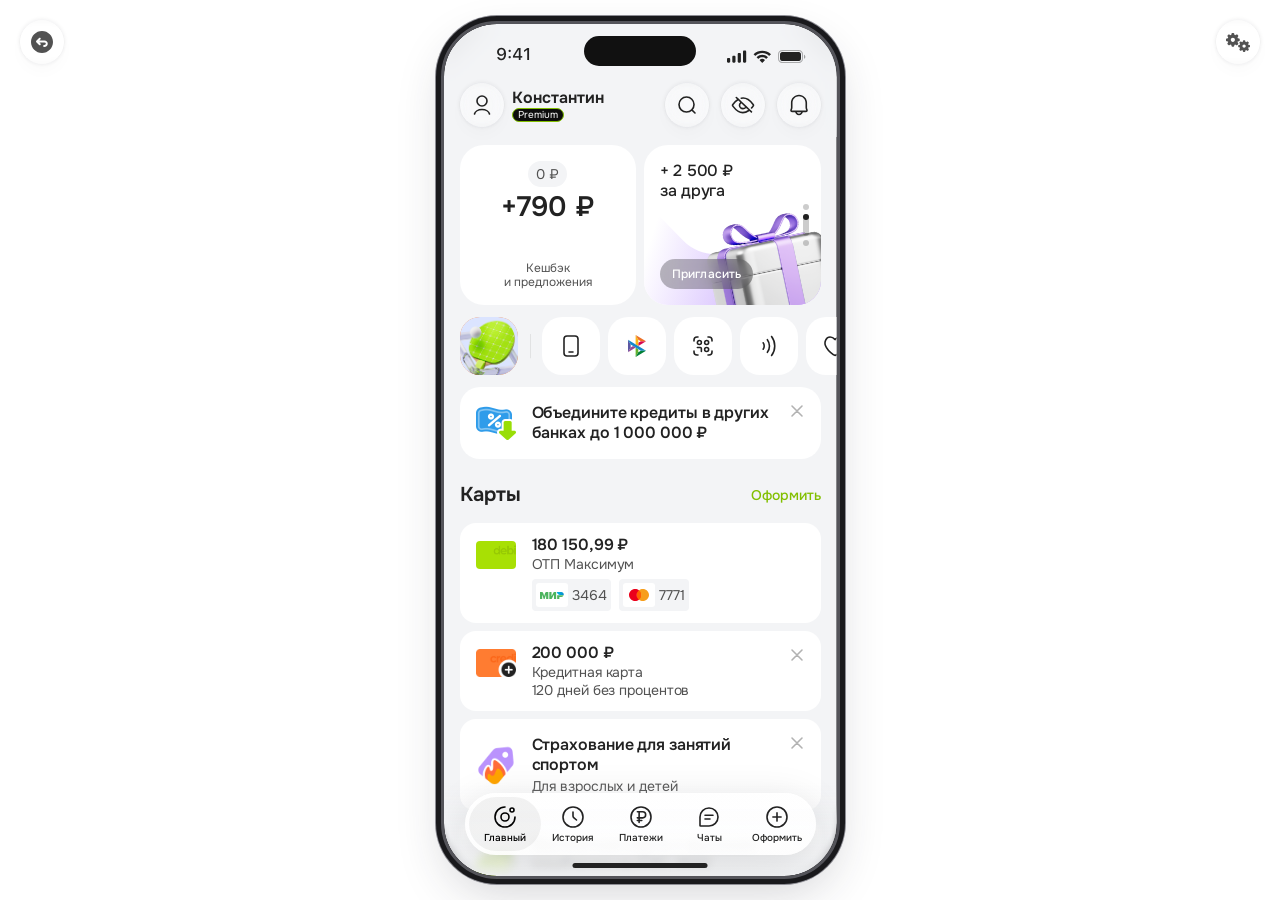
==== commit 3286dd40: "Set home preview to a 393 by 852 pixel screen" ====
--- a/home.html
+++ b/home.html
@@ -5,9 +5,8 @@
   <link rel="icon" href="assets/storefront-b94de83e-7ca7-4553-a85d-448475cac0c0.svg"><link rel="preload" href="assets/Onest.ttf" as="font" type="font/ttf" crossorigin>
   <link rel="stylesheet" href="style.css"><link rel="stylesheet" href="refinements.css"><link rel="stylesheet" href="browser-comments.css"><link rel="stylesheet" href="review-v4.css"><link rel="stylesheet" href="storefront-flow.css"><link rel="stylesheet" href="prototype-controls.css"><link rel="stylesheet" href="home.css">
   <script src="device-display.js" defer></script><script src="prototype-flows.js" defer></script><script src="home.js" defer></script>
-</head><body class="home-prototype prototype-navigation" data-device-width="456">
+</head><body class="home-prototype prototype-navigation" data-device-width="409">
 <main class="stage">
-  <button class="home-layout-save" id="home-layout-save" type="button" hidden>Сохранить</button>
   <p class="sr-only" id="home-layout-status" role="status"></p>
   <div class="device-wrap"><div class="iphone"><div class="screen">
     <div class="scroll-area" id="scrollArea" tabindex="0" aria-label="Главная">
@@ -36,20 +35,17 @@
     <img src="assets/home-refinance.png" class="home-banner-art" alt="" draggable="false" loading="lazy" decoding="async">
     <p data-offer-title>Объедините кредиты до 1 000 000 ₽</p><small data-offer-copy hidden></small>
     <button class="home-banner-action" type="button" data-offer-label data-product="refinance">Подробнее</button>
-
   </article><article class="home-banner home-banner--gift" data-home-offer="banner-referral" data-home-variant="banner">
     <span class="home-banner-shape" aria-hidden="true"><span><img src="assets/home-banner-shape.svg" class="" alt="" draggable="false" loading="eager" decoding="async"></span></span>
     <img src="assets/home-gift.png" class="home-banner-art" alt="" draggable="false" loading="eager" decoding="async">
     <p data-offer-title>+ 2 500 ₽
 за друга</p><small data-offer-copy hidden></small>
     <button class="home-banner-action" type="button" data-offer-label data-product="referral">Пригласить</button>
-
   </article><article class="home-banner home-banner--credit-promo" data-home-offer="banner-credit" data-home-variant="banner" hidden>
 
     <img src="assets/home-credit-promo.png" class="home-banner-art" alt="" draggable="false" loading="lazy" decoding="async">
     <p data-offer-title>120 дней без процентов</p><small data-offer-copy hidden></small>
     <button class="home-banner-action" type="button" data-offer-label data-product="credit-card">Оформить</button>
-
   </article></div>
             <div class="home-banner-dots" aria-label="Выбор промопредложения">
               <button type="button" data-home-banner="banner-refinance" aria-label="Предложение 1" aria-pressed="false"></button><button type="button" data-home-banner="banner-referral" aria-label="Предложение 2" aria-pressed="true"></button><button type="button" data-home-banner="banner-credit" aria-label="Предложение 3" aria-pressed="false"></button>
@@ -67,7 +63,6 @@
       <span class="home-row-copy"><strong data-offer-title>Объедините кредиты в других банках до 1 000 000 ₽</strong><small data-offer-copy hidden></small></span>
     </button>
     <button class="home-dismiss" type="button" data-home-dismiss aria-label="Скрыть предложение Объедините кредиты в других банках до 1 000 000 ₽"><img src="assets/home-close.svg" class="" alt="" draggable="false" loading="lazy" decoding="async"></button>
-
   </article></div>
       </section>
       <div class="home-body">
@@ -91,21 +86,18 @@
 120 дней без процентов</small></span>
     </button>
     <button class="home-dismiss" type="button" data-home-dismiss aria-label="Скрыть предложение 200 000 ₽"><img src="assets/home-close.svg" class="" alt="" draggable="false" loading="lazy" decoding="async"></button>
-
   </article><article class="home-row home-promo home-promo--sport home-row--offer" data-home-offer="sport" data-home-variant="row" data-home-editable>
-    <button class="home-row-body" type="button" data-product="sport">
+    <button class="home-row-body" type="button" aria-keyshortcuts="Alt+ArrowUp Alt+ArrowDown" data-product="sport">
       <span class="home-row-art"><img src="assets/home-sport.png" class="" alt="" draggable="false" loading="eager" decoding="async"></span>
       <span class="home-row-copy"><strong data-offer-title>Страхование для занятий спортом</strong><small data-offer-copy>Для взрослых и детей</small></span>
     </button>
     <button class="home-dismiss" type="button" data-home-dismiss aria-label="Скрыть предложение Страхование для занятий спортом"><img src="assets/home-close.svg" class="" alt="" draggable="false" loading="lazy" decoding="async"></button>
-    <button class="home-offer-grip" type="button" data-home-grip aria-label="Перенести оффер стрелками вверх и вниз"><span aria-hidden="true"></span></button>
   </article><article class="home-row home-promo home-promo--debit-promo home-row--offer" data-home-offer="debit" data-home-variant="row" data-home-editable>
-    <button class="home-row-body" type="button" data-product="debit">
+    <button class="home-row-body" type="button" aria-keyshortcuts="Alt+ArrowUp Alt+ArrowDown" data-product="debit">
       <span class="home-row-art"><img src="assets/home-debit-promo.png" class="" alt="" draggable="false" loading="eager" decoding="async"></span>
       <span class="home-row-copy"><strong data-offer-title>Бесплатная карта с высоким кэшбэком на АЗС, ЖКХ</strong><small data-offer-copy>Оформите цифровую карту сейчас</small></span>
     </button>
     <button class="home-dismiss" type="button" data-home-dismiss aria-label="Скрыть предложение Бесплатная карта с высоким кэшбэком на АЗС, ЖКХ"><img src="assets/home-close.svg" class="" alt="" draggable="false" loading="lazy" decoding="async"></button>
-    <button class="home-offer-grip" type="button" data-home-grip aria-label="Перенести оффер стрелками вверх и вниз"><span aria-hidden="true"></span></button>
   </article></div></section>
         <section class="home-section" data-home-drop="credits"><header class="home-section-title"><h2>Кредиты</h2>
     <button class="home-text-action" type="button" data-product="cash">Получить</button>
@@ -118,19 +110,17 @@
       </span>
     </span>
   </button><article class="home-row home-promo home-promo--express home-row--offer" data-home-offer="express" data-home-variant="row" data-home-editable>
-    <button class="home-row-body" type="button" data-product="express">
+    <button class="home-row-body" type="button" aria-keyshortcuts="Alt+ArrowUp Alt+ArrowDown" data-product="express">
       <span class="home-row-art"><img src="assets/home-express.png" class="" alt="" draggable="false" loading="eager" decoding="async"></span>
       <span class="home-row-copy"><strong data-offer-title>Срочно нужны деньги?</strong><small data-offer-copy>До 500 000 ₽ без процентов на 4 месяца</small></span>
     </button>
     <button class="home-dismiss" type="button" data-home-dismiss aria-label="Скрыть предложение Срочно нужны деньги?"><img src="assets/home-close.svg" class="" alt="" draggable="false" loading="lazy" decoding="async"></button>
-    <button class="home-offer-grip" type="button" data-home-grip aria-label="Перенести оффер стрелками вверх и вниз"><span aria-hidden="true"></span></button>
   </article><article class="home-row home-promo home-promo--credit-promo home-row--offer" data-home-offer="credit" data-home-variant="row" data-home-editable>
-    <button class="home-row-body" type="button" data-product="credit-card">
+    <button class="home-row-body" type="button" aria-keyshortcuts="Alt+ArrowUp Alt+ArrowDown" data-product="credit-card">
       <span class="home-row-art"><img src="assets/home-credit-promo.png" class="" alt="" draggable="false" loading="eager" decoding="async"></span>
       <span class="home-row-copy"><strong data-offer-title>120 дней без процентов</strong><small data-offer-copy>Ставки на кредит снижены</small></span>
     </button>
     <button class="home-dismiss" type="button" data-home-dismiss aria-label="Скрыть предложение 120 дней без процентов"><img src="assets/home-close.svg" class="" alt="" draggable="false" loading="lazy" decoding="async"></button>
-    <button class="home-offer-grip" type="button" data-home-grip aria-label="Перенести оффер стрелками вверх и вниз"><span aria-hidden="true"></span></button>
   </article></div></section>
         <section class="home-section" data-home-drop="deposits"><header class="home-section-title"><h2>Вклады и счета</h2>
     <button class="home-text-action" type="button" data-product="deposits">Открыть</button>
@@ -151,19 +141,17 @@
       </span>
     </span>
   </button><article class="home-row home-promo home-promo--deposit-promo home-row--offer" data-home-offer="deposit" data-home-variant="row" data-home-editable>
-    <button class="home-row-body" type="button" data-product="deposits">
+    <button class="home-row-body" type="button" aria-keyshortcuts="Alt+ArrowUp Alt+ArrowDown" data-product="deposits">
       <span class="home-row-art"><img src="assets/home-deposit-promo.png" class="" alt="" draggable="false" loading="eager" decoding="async"></span>
       <span class="home-row-copy"><strong data-offer-title>Вклады «Для своих 12%»</strong><small data-offer-copy>От 10 000 ₽, на срок от 91 дня</small></span>
     </button>
     <button class="home-dismiss" type="button" data-home-dismiss aria-label="Скрыть предложение Вклады «Для своих 12%»"><img src="assets/home-close.svg" class="" alt="" draggable="false" loading="lazy" decoding="async"></button>
-    <button class="home-offer-grip" type="button" data-home-grip aria-label="Перенести оффер стрелками вверх и вниз"><span aria-hidden="true"></span></button>
   </article><article class="home-row home-promo home-promo--autopay home-row--offer" data-home-offer="autopay" data-home-variant="row" data-home-editable>
-    <button class="home-row-body" type="button" data-unavailable>
+    <button class="home-row-body" type="button" aria-keyshortcuts="Alt+ArrowUp Alt+ArrowDown" data-unavailable>
       <span class="home-row-art"><img src="assets/home-autopay-calendar-eefda5.png" class="" alt="" draggable="false" loading="eager" decoding="async"></span>
       <span class="home-row-copy"><strong data-offer-title>Оплачивать счета вовремя</strong><small data-offer-copy>Настроить сейчас и получать уведомления за выставленные счета по ЖКУ, налогам, штрафам и т.д.</small></span>
     </button>
     <button class="home-dismiss" type="button" data-home-dismiss aria-label="Скрыть предложение Оплачивать счета вовремя"><img src="assets/home-close.svg" class="" alt="" draggable="false" loading="lazy" decoding="async"></button>
-    <button class="home-offer-grip" type="button" data-home-grip aria-label="Перенести оффер стрелками вверх и вниз"><span aria-hidden="true"></span></button>
   </article></div></section>
         <details class="home-hidden">
           <summary><img src="assets/home-eye.svg" class="" alt="" draggable="false" loading="lazy" decoding="async"><strong>Скрытые продукты</strong><img src="assets/home-chevron.svg" class="home-hidden-chevron" alt="" draggable="false" loading="lazy" decoding="async"></summary>
@@ -340,6 +328,23 @@
         </form>
       </details>
       <p class="home-settings-status" role="status"></p>
+    </article><article class="home-offer-setting" data-home-setting="refinance">
+      <label class="sf-switch-row">
+        <span data-home-setting-title>Объедините кредиты в других банках до 1 000 000 ₽</span>
+        <input type="checkbox" data-home-offer-visible checked>
+      </label>
+      <details><summary>Текст и картинка</summary>
+        <form>
+          <label>Заголовок<textarea name="title" rows="2" maxlength="140" required></textarea></label>
+          <label class="sf-switch-row"><span>Показывать подзаголовок</span><input name="showCopy" type="checkbox" checked></label>
+          <label>Подзаголовок<textarea name="copy" rows="2" maxlength="300"></textarea></label>
+          <label>Картинка<select name="art"><option value="gift" data-image="assets/home-gift.png">Подарок</option><option value="refinance" data-image="assets/home-refinance.png">Рефинансирование</option><option value="credit" data-image="assets/home-credit.png">Кредитная карта</option><option value="credit-with-plus" data-image="assets/home-credit-with-plus.png">Кредитная карта с плюсом</option><option value="sport" data-image="assets/home-sport.png">Спортивная страховка</option><option value="debit-promo" data-image="assets/home-debit-promo.png">Дебетовая карта</option><option value="express" data-image="assets/home-express.png">Экспресс-деньги</option><option value="credit-promo" data-image="assets/home-credit-promo.png">Кредитный оффер</option><option value="deposit-promo" data-image="assets/home-deposit-promo.png">Вклад</option><option value="autopay" data-image="assets/home-autopay-calendar-eefda5.png">Автоплатёж</option><option value="exchange" data-image="assets/home-exchange.png">Обмен валют</option><option value="uploaded" hidden>Загруженная картинка</option></select></label>
+          <img class="home-settings-image" alt="Картинка оффера" hidden>
+          <label>Загрузить картинку<input name="image" type="file" accept="image/png,image/jpeg,image/webp,image/avif"></label>
+          <div class="home-settings-actions"><button type="submit">Сохранить контент</button><button type="button" data-home-content-reset>Вернуть исходный контент</button></div>
+        </form>
+      </details>
+      <p class="home-settings-status" role="status"></p>
     </article>
   </section>
       </div>
@@ -351,7 +356,6 @@
       <span class="home-row-copy"><strong data-offer-title>Объедините кредиты до 1 000 000 ₽</strong><small data-offer-copy hidden></small></span>
     </button>
     <button class="home-dismiss" type="button" data-home-dismiss aria-label="Скрыть предложение Объедините кредиты до 1 000 000 ₽"><img src="assets/home-close.svg" class="" alt="" draggable="false" loading="lazy" decoding="async"></button>
-
   </article><article class="home-row home-promo home-promo--gift home-row--offer" data-home-offer="banner-referral" data-home-variant="row">
     <button class="home-row-body" type="button" data-product="referral">
       <span class="home-row-art"><img src="assets/home-gift.png" class="" alt="" draggable="false" loading="eager" decoding="async"></span>
@@ -359,78 +363,66 @@
 за друга</strong><small data-offer-copy hidden></small></span>
     </button>
     <button class="home-dismiss" type="button" data-home-dismiss aria-label="Скрыть предложение + 2 500 ₽ за друга"><img src="assets/home-close.svg" class="" alt="" draggable="false" loading="lazy" decoding="async"></button>
-
   </article><article class="home-row home-promo home-promo--credit-promo home-row--offer" data-home-offer="banner-credit" data-home-variant="row">
     <button class="home-row-body" type="button" data-product="credit-card">
       <span class="home-row-art"><img src="assets/home-credit-promo.png" class="" alt="" draggable="false" loading="eager" decoding="async"></span>
       <span class="home-row-copy"><strong data-offer-title>120 дней без процентов</strong><small data-offer-copy hidden></small></span>
     </button>
     <button class="home-dismiss" type="button" data-home-dismiss aria-label="Скрыть предложение 120 дней без процентов"><img src="assets/home-close.svg" class="" alt="" draggable="false" loading="lazy" decoding="async"></button>
-
   </article><article class="home-banner home-banner--refinance" data-home-offer="refinance" data-home-variant="banner" hidden>
 
     <img src="assets/home-refinance.png" class="home-banner-art" alt="" draggable="false" loading="lazy" decoding="async">
     <p data-offer-title>Объедините кредиты в других банках до 1 000 000 ₽</p><small data-offer-copy hidden></small>
     <button class="home-banner-action" type="button" data-offer-label data-product="refinance">Подробнее</button>
-
   </article><article class="home-banner home-banner--credit-with-plus" data-home-offer="creditCard" data-home-variant="banner" hidden>
 
     <img src="assets/home-credit-with-plus.png" class="home-banner-art" alt="" draggable="false" loading="lazy" decoding="async">
     <p data-offer-title>200 000 ₽</p><small data-offer-copy>Кредитная карта
 120 дней без процентов</small>
     <button class="home-banner-action" type="button" data-offer-label data-product="credit-card">Подробнее</button>
-
   </article><article class="home-banner home-banner--sport" data-home-offer="sport" data-home-variant="banner" data-home-editable hidden>
 
     <img src="assets/home-sport.png" class="home-banner-art" alt="" draggable="false" loading="lazy" decoding="async">
     <p data-offer-title>Страхование для занятий спортом</p><small data-offer-copy>Для взрослых и детей</small>
-    <button class="home-banner-action" type="button" data-offer-label data-product="sport">Подробнее</button>
-    <button class="home-offer-grip" type="button" data-home-grip aria-label="Перенести оффер стрелками вверх и вниз"><span aria-hidden="true"></span></button>
+    <button class="home-banner-action" type="button" data-offer-label aria-keyshortcuts="Alt+ArrowUp Alt+ArrowDown" data-product="sport">Подробнее</button>
   </article><article class="home-banner home-banner--debit-promo" data-home-offer="debit" data-home-variant="banner" data-home-editable hidden>
 
     <img src="assets/home-debit-promo.png" class="home-banner-art" alt="" draggable="false" loading="lazy" decoding="async">
     <p data-offer-title>Бесплатная карта с высоким кэшбэком на АЗС, ЖКХ</p><small data-offer-copy>Оформите цифровую карту сейчас</small>
-    <button class="home-banner-action" type="button" data-offer-label data-product="debit">Подробнее</button>
-    <button class="home-offer-grip" type="button" data-home-grip aria-label="Перенести оффер стрелками вверх и вниз"><span aria-hidden="true"></span></button>
+    <button class="home-banner-action" type="button" data-offer-label aria-keyshortcuts="Alt+ArrowUp Alt+ArrowDown" data-product="debit">Подробнее</button>
   </article><article class="home-banner home-banner--express" data-home-offer="express" data-home-variant="banner" data-home-editable hidden>
 
     <img src="assets/home-express.png" class="home-banner-art" alt="" draggable="false" loading="lazy" decoding="async">
     <p data-offer-title>Срочно нужны деньги?</p><small data-offer-copy>До 500 000 ₽ без процентов на 4 месяца</small>
-    <button class="home-banner-action" type="button" data-offer-label data-product="express">Подробнее</button>
-    <button class="home-offer-grip" type="button" data-home-grip aria-label="Перенести оффер стрелками вверх и вниз"><span aria-hidden="true"></span></button>
+    <button class="home-banner-action" type="button" data-offer-label aria-keyshortcuts="Alt+ArrowUp Alt+ArrowDown" data-product="express">Подробнее</button>
   </article><article class="home-banner home-banner--credit-promo" data-home-offer="credit" data-home-variant="banner" data-home-editable hidden>
 
     <img src="assets/home-credit-promo.png" class="home-banner-art" alt="" draggable="false" loading="lazy" decoding="async">
     <p data-offer-title>120 дней без процентов</p><small data-offer-copy>Ставки на кредит снижены</small>
-    <button class="home-banner-action" type="button" data-offer-label data-product="credit-card">Подробнее</button>
-    <button class="home-offer-grip" type="button" data-home-grip aria-label="Перенести оффер стрелками вверх и вниз"><span aria-hidden="true"></span></button>
+    <button class="home-banner-action" type="button" data-offer-label aria-keyshortcuts="Alt+ArrowUp Alt+ArrowDown" data-product="credit-card">Подробнее</button>
   </article><article class="home-banner home-banner--deposit-promo" data-home-offer="deposit" data-home-variant="banner" data-home-editable hidden>
 
     <img src="assets/home-deposit-promo.png" class="home-banner-art" alt="" draggable="false" loading="lazy" decoding="async">
     <p data-offer-title>Вклады «Для своих 12%»</p><small data-offer-copy>От 10 000 ₽, на срок от 91 дня</small>
-    <button class="home-banner-action" type="button" data-offer-label data-product="deposits">Подробнее</button>
-    <button class="home-offer-grip" type="button" data-home-grip aria-label="Перенести оффер стрелками вверх и вниз"><span aria-hidden="true"></span></button>
+    <button class="home-banner-action" type="button" data-offer-label aria-keyshortcuts="Alt+ArrowUp Alt+ArrowDown" data-product="deposits">Подробнее</button>
   </article><article class="home-banner home-banner--autopay" data-home-offer="autopay" data-home-variant="banner" data-home-editable hidden>
 
     <img src="assets/home-autopay-calendar-eefda5.png" class="home-banner-art" alt="" draggable="false" loading="lazy" decoding="async">
     <p data-offer-title>Оплачивать счета вовремя</p><small data-offer-copy>Настроить сейчас и получать уведомления за выставленные счета по ЖКУ, налогам, штрафам и т.д.</small>
-    <button class="home-banner-action" type="button" data-offer-label data-unavailable>Подробнее</button>
-    <button class="home-offer-grip" type="button" data-home-grip aria-label="Перенести оффер стрелками вверх и вниз"><span aria-hidden="true"></span></button>
+    <button class="home-banner-action" type="button" data-offer-label aria-keyshortcuts="Alt+ArrowUp Alt+ArrowDown" data-unavailable>Подробнее</button>
   </article><article class="home-banner home-banner--exchange" data-home-offer="exchange" data-home-variant="banner" hidden>
 
     <img src="assets/home-exchange.png" class="home-banner-art" alt="" draggable="false" loading="lazy" decoding="async">
     <p data-offer-title>Выгодный курс валют</p><small data-offer-copy hidden></small>
     <button class="home-banner-action" type="button" data-offer-label data-product="currency">Подробнее</button>
-
   </article><article class="home-row home-promo home-promo--exchange home-row--offer" data-home-offer="exchange" data-home-variant="row">
     <button class="home-row-body" type="button" data-product="currency">
       <span class="home-row-art"><img src="assets/home-exchange.png" class="" alt="" draggable="false" loading="eager" decoding="async"></span>
       <span class="home-row-copy"><strong data-offer-title>Выгодный курс валют</strong><small data-offer-copy hidden></small></span>
     </button>
     <button class="home-dismiss" type="button" data-home-dismiss aria-label="Скрыть предложение Выгодный курс валют"><img src="assets/home-close.svg" class="" alt="" draggable="false" loading="lazy" decoding="async"></button>
-
   </article></template>
-<script type="application/json" id="home-offer-data">{"offers":{"banner-refinance":{"section":"banners","title":"Объедините кредиты до 1 000 000 ₽","label":"Подробнее","route":"refinance","art":"refinance"},"banner-referral":{"section":"banners","title":"+ 2 500 ₽\u003cbr>за друга","label":"Пригласить","route":"referral","art":"gift"},"banner-credit":{"section":"banners","title":"120 дней без процентов","label":"Оформить","route":"credit-card","art":"credit-promo"},"refinance":{"section":"top","art":"refinance","title":"Объедините кредиты в других банках до 1 000 000 ₽","route":"refinance"},"creditCard":{"section":"cards","art":"credit-with-plus","title":"200 000 ₽","copy":"Кредитная карта\u003cbr>120 дней без процентов","route":"credit-card","style":"card","amount":true},"sport":{"section":"cards","art":"sport","title":"Страхование для занятий спортом","copy":"Для взрослых и детей","route":"sport"},"debit":{"section":"cards","art":"debit-promo","title":"Бесплатная карта с высоким кэшбэком на АЗС, ЖКХ","copy":"Оформите цифровую карту сейчас","route":"debit"},"express":{"section":"credits","art":"express","title":"Срочно нужны деньги?","copy":"До 500 000 ₽ без процентов на 4 месяца","route":"express"},"credit":{"section":"credits","art":"credit-promo","title":"120 дней без процентов","copy":"Ставки на кредит снижены","route":"credit-card"},"deposit":{"section":"deposits","art":"deposit-promo","title":"Вклады «Для своих 12%»","copy":"От 10 000 ₽, на срок от 91 дня","route":"deposits"},"autopay":{"section":"deposits","art":"autopay","title":"Оплачивать счета вовремя","copy":"Настроить сейчас и получать уведомления за выставленные счета по ЖКУ, налогам, штрафам и т.д."},"exchange":{"section":"exchange","title":"Выгодный курс валют","route":"currency","art":"exchange"}},"sections":{"banners":"Баннеры наверху","top":"Под быстрыми действиями","cards":"Карты","credits":"Кредиты","deposits":"Вклады и счета","exchange":"Курсы валют"},"artwork":{"gift":"assets/home-gift.png","refinance":"assets/home-refinance.png","credit":"assets/home-credit.png","credit-with-plus":"assets/home-credit-with-plus.png","sport":"assets/home-sport.png","debit-promo":"assets/home-debit-promo.png","express":"assets/home-express.png","credit-promo":"assets/home-credit-promo.png","deposit-promo":"assets/home-deposit-promo.png","autopay":"assets/home-autopay-calendar-eefda5.png","exchange":"assets/home-exchange.png"}}</script>
+<script type="application/json" id="home-offer-data">{"offers":{"banner-refinance":{"section":"banners","title":"Объедините кредиты до 1 000 000 ₽","label":"Подробнее","route":"refinance","art":"refinance"},"banner-referral":{"section":"banners","title":"+ 2 500 ₽\u003cbr>за друга","label":"Пригласить","route":"referral","art":"gift"},"banner-credit":{"section":"banners","title":"120 дней без процентов","label":"Оформить","route":"credit-card","art":"credit-promo"},"refinance":{"section":"top","art":"refinance","title":"Объедините кредиты в других банках до 1 000 000 ₽","route":"refinance"},"creditCard":{"section":"cards","art":"credit-with-plus","title":"200 000 ₽","copy":"Кредитная карта\u003cbr>120 дней без процентов","route":"credit-card","style":"card","amount":true},"sport":{"section":"cards","art":"sport","title":"Страхование для занятий спортом","copy":"Для взрослых и детей","route":"sport"},"debit":{"section":"cards","art":"debit-promo","title":"Бесплатная карта с высоким кэшбэком на АЗС, ЖКХ","copy":"Оформите цифровую карту сейчас","route":"debit"},"express":{"section":"credits","art":"express","title":"Срочно нужны деньги?","copy":"До 500 000 ₽ без процентов на 4 месяца","route":"express"},"credit":{"section":"credits","art":"credit-promo","title":"120 дней без процентов","copy":"Ставки на кредит снижены","route":"credit-card"},"deposit":{"section":"deposits","art":"deposit-promo","title":"Вклады «Для своих 12%»","copy":"От 10 000 ₽, на срок от 91 дня","route":"deposits"},"autopay":{"section":"deposits","art":"autopay","title":"Оплачивать счета вовремя","copy":"Настроить сейчас и получать уведомления за выставленные счета по ЖКУ, налогам, штрафам и т.д."},"exchange":{"section":"exchange","title":"Выгодный курс валют","route":"currency","art":"exchange"}},"artwork":{"gift":"assets/home-gift.png","refinance":"assets/home-refinance.png","credit":"assets/home-credit.png","credit-with-plus":"assets/home-credit-with-plus.png","sport":"assets/home-sport.png","debit-promo":"assets/home-debit-promo.png","express":"assets/home-express.png","credit-promo":"assets/home-credit-promo.png","deposit-promo":"assets/home-deposit-promo.png","autopay":"assets/home-autopay-calendar-eefda5.png","exchange":"assets/home-exchange.png"}}</script>
 <template id="sf-product-cash"><div class="sf-product-view sf-product--promo" data-route="cash">
       <div class="sf-product-scroll" tabindex="0" aria-label="Кредит наличными"><div class="sf-product-hero"><div class="sf-promo-art"><img src="assets/flow-f22ab27f-240a-4574-84a1-845b3d0e50df.webp" class="" alt="" decoding="async" draggable="false" loading="lazy"></div></div>
     <section class="sf-product-body" data-header-panel><h1>Кредит наличными</h1>
--- a/home.css
+++ b/home.css
@@ -3,15 +3,11 @@
   --home-accent: #82bf00;
   --home-secondary: #525252;
   --home-top-inset: 59px;
-}
-.home-prototype .stage { min-height: calc(972px * var(--device-scale) + 32px); }
-.home-prototype .device-wrap { width: calc(456px * var(--device-scale)); height: calc(972px * var(--device-scale)); }
-.home-prototype .iphone { width: 456px; height: 972px; }
-.home-prototype .screen { height: 956px; background: var(--home-surface); }
+  --home-editable-radius: 16px;
+}
+.home-prototype .screen { background: var(--home-surface); }
 .home-prototype.hide-frame { --home-top-inset: 0px; }
-.home-prototype.hide-frame .stage { min-height: 0; }
-.home-prototype.hide-frame .device-wrap { width: 440px; height: 100dvh; }
-.home-prototype.hide-frame .iphone, .home-prototype.hide-frame .screen { width: 100%; height: 100%; }
+.home-prototype.hide-frame .device-wrap { height: min(852px, 100dvh); }
 .home-status {
   position: absolute; z-index: 7; inset: 0 0 auto; height: 59px;
   display: flex; align-items: center; justify-content: space-between;
@@ -82,7 +78,7 @@
 .home-section-title { display: flex; align-items: center; justify-content: space-between; gap: 8px; }
 .home-section-title h2 { font-size: 20px; line-height: 24px; font-weight: 640; }
 .home-text-action { color: var(--home-accent); font-size: 14px; line-height: 18px; font-weight: 500; text-align: left; }
-.home-rows { display: grid; gap: 8px; }
+.home-rows { position: relative; display: grid; gap: 8px; }
 .home-row { width: 100%; min-width: 0; position: relative; border-radius: 16px; background: #fff; text-align: left; }
 .home-row[hidden], .home-hidden-empty[hidden] { display: none; }
 .home-row--offer { border-radius: 20px; }
@@ -156,40 +152,26 @@
 .home-prototype .figma-bottom-bar .bar-softener { --blur-tint: linear-gradient(to bottom, #f3f4f600, var(--home-surface)); }
 .home-prototype .figma-bottom-bar .tab { justify-content: center; }
 .home-prototype .tab > span { white-space: nowrap; }
-.home-layout-save {
-  position: fixed; z-index: 31; top: var(--sf-controls-top); left: 50%; transform: translateX(-50%);
-  min-height: 40px; padding: 8px 18px; border-radius: 24px; background: #222; color: #fff;
-  font-size: 14px; font-weight: 580; box-shadow: 0 3px 12px #0002;
-}
-.home-layout-save[hidden] { display: none; }
-.home-prototype:has(.sf-product-view, .sf-currency-layer:not([hidden])) .home-layout-save { visibility: hidden; }
+[data-home-editable], .home-banners:has(.home-banner[data-home-editable]:not([hidden])), .home-offer-gap {
+  border-radius: var(--home-editable-radius);
+}
 [data-home-editable] { -webkit-user-select: none; user-select: none; -webkit-touch-callout: none; }
-.home-offer-grip {
-  position: absolute; z-index: 2; top: 50%; left: 3px; transform: translateY(-50%);
-  display: grid; place-items: center; width: 24px; height: 34px; border-radius: 8px;
-  background: #fff; box-shadow: 0 2px 8px #0002; cursor: grab; touch-action: none;
-  opacity: 0; pointer-events: none;
-}
-.home-offer-grip span {
-  width: 12px; height: 18px; background: radial-gradient(circle, #555 1.5px, transparent 1.7px) 0 0 / 6px 6px;
-}
-.home-banner .home-offer-grip { left: auto; right: 4px; top: 8px; transform: none; }
-[data-home-grip-visible] .home-offer-grip, .home-offer-grip:focus-visible { opacity: 1; pointer-events: auto; }
-#home-hidden-offers .home-offer-grip { display: none; }
-[data-home-drag-source] { opacity: .45; }
-.home-drop-highlight { border-radius: 12px; outline: 2px solid var(--home-accent); outline-offset: 3px; }
+[data-home-drag-source] { display: none; }
+.is-home-offer-dragging, .is-home-offer-dragging * { cursor: grabbing; }
+.is-home-offer-dragging .scroll-area { overflow-anchor: none; }
+.home-offer-gap { min-width: 0; background: #2220000a; }
 .is-home-offer-dragging .home-widgets { grid-template-columns: repeat(2,minmax(0,1fr)); }
 .is-home-offer-dragging .home-banners[hidden] { display: block; }
 .is-home-offer-dragging [data-home-drop="top"][hidden] {
   display: grid; align-items: center; min-height: 44px; text-align: center;
   border: 1px dashed #9b9b9b; border-radius: 12px; color: var(--home-secondary); font-size: 14px;
 }
-.is-home-offer-dragging [data-home-drop="top"][hidden]::before { content: 'Под быстрыми действиями'; }
+.is-home-offer-dragging [data-home-drop="top"][hidden]:not(:has(.home-offer-gap))::before { content: 'Под быстрыми действиями'; }
 .home-offer-ghost {
   position: fixed; z-index: 45; inset: 0 auto auto 0; transform-origin: top left;
   overflow: hidden; pointer-events: none; box-shadow: 0 8px 30px #0003; opacity: .95;
 }
-.home-banner.home-offer-ghost { border-radius: 24px; background-color: #fff; }
+.home-banner.home-offer-ghost { background-color: #fff; }
 .home-offer-settings { display: grid; gap: 6px; margin-top: 8px; }
 .home-offer-settings h3 { margin: 4px 0 0; font-size: 14px; font-weight: 620; }
 .home-offer-setting { padding: 10px; border-radius: 14px; background: #ffffffb8; }
@@ -211,9 +193,7 @@
 .home-settings-actions [type="submit"]:disabled { opacity: .6; }
 .home-settings-status { margin-top: 6px; color: #525252; font-size: 12px; line-height: 16px; }
 @media (max-width:650px), (hover:none) and (pointer:coarse) {
-  .home-prototype .stage { min-height: 0; }
-  .home-prototype .device-wrap, .home-prototype.hide-frame .device-wrap { width: 100%; height: 100dvh; }
-  .home-prototype .iphone, .home-prototype .screen { width: 100%; height: 100%; }
+  .home-prototype.hide-frame .device-wrap { height: 100dvh; }
   .home-prototype.hide-frame { --home-top-inset: calc(56px + env(safe-area-inset-top, 0px)); }
   .home-prototype:not(.hide-frame) { --home-top-inset: 110px; }
   .home-header-actions { gap: 8px; }
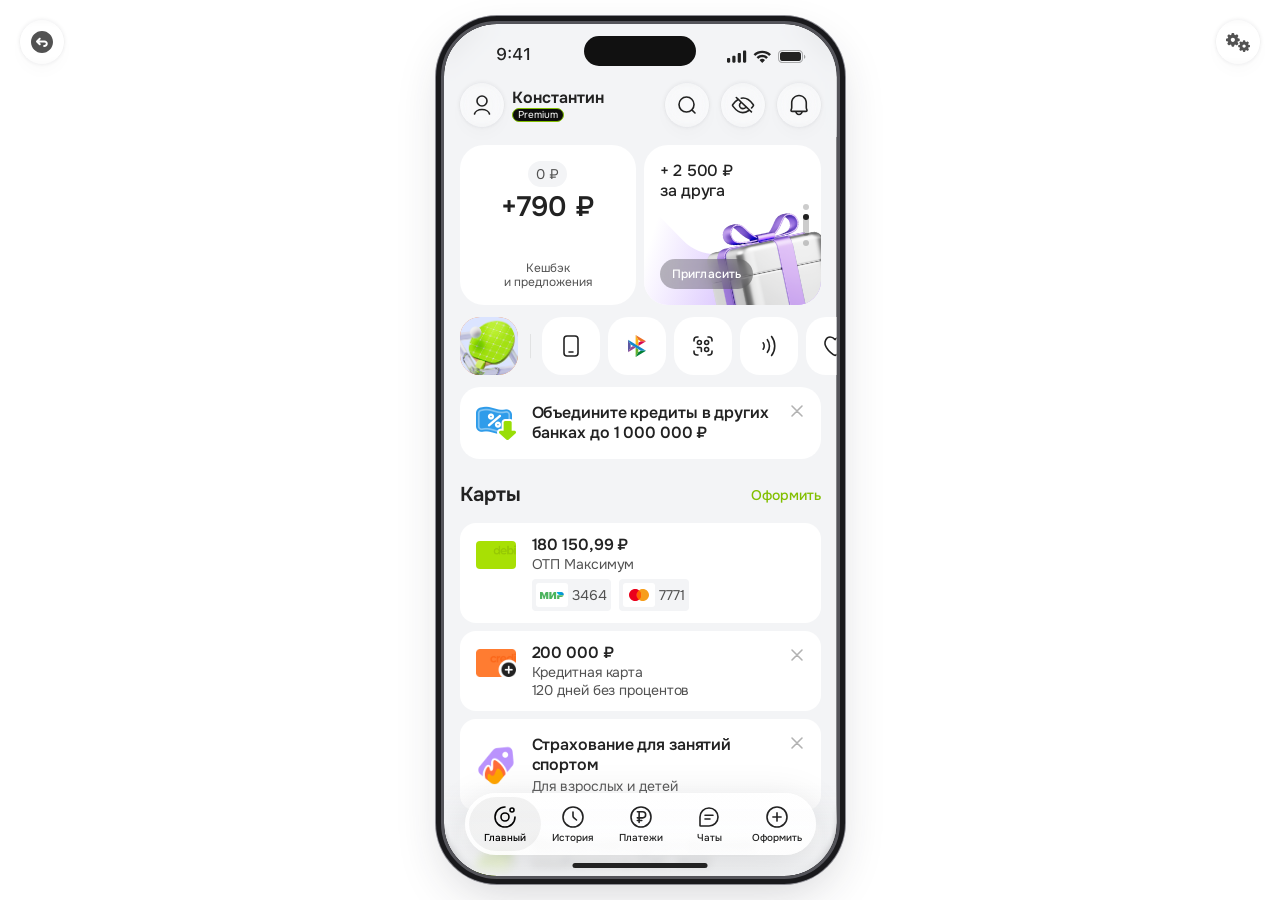
==== commit c6d9291e: "Show seven offer images with thumbnails in settings" ====
--- a/home.html
+++ b/home.html
@@ -236,8 +236,16 @@
           <label>Заголовок<textarea name="title" rows="2" maxlength="140" required></textarea></label>
           <label class="sf-switch-row"><span>Показывать подзаголовок</span><input name="showCopy" type="checkbox" checked></label>
           <label>Подзаголовок<textarea name="copy" rows="2" maxlength="300"></textarea></label>
-          <label>Картинка<select name="art"><option value="gift" data-image="assets/home-gift.png">Подарок</option><option value="refinance" data-image="assets/home-refinance.png">Рефинансирование</option><option value="credit" data-image="assets/home-credit.png">Кредитная карта</option><option value="credit-with-plus" data-image="assets/home-credit-with-plus.png">Кредитная карта с плюсом</option><option value="sport" data-image="assets/home-sport.png">Спортивная страховка</option><option value="debit-promo" data-image="assets/home-debit-promo.png">Дебетовая карта</option><option value="express" data-image="assets/home-express.png">Экспресс-деньги</option><option value="credit-promo" data-image="assets/home-credit-promo.png">Кредитный оффер</option><option value="deposit-promo" data-image="assets/home-deposit-promo.png">Вклад</option><option value="autopay" data-image="assets/home-autopay-calendar-eefda5.png">Автоплатёж</option><option value="exchange" data-image="assets/home-exchange.png">Обмен валют</option><option value="uploaded" hidden>Загруженная картинка</option></select></label>
-          <img class="home-settings-image" alt="Картинка оффера" hidden>
+          <div class="home-art-field">
+            <span id="home-art-label-sport">Картинка</span>
+            <details class="home-art-picker">
+              <summary aria-labelledby="home-art-label-sport home-art-current-sport">
+                <img src="assets/home-sport.png" class="" alt="" draggable="false" loading="lazy" decoding="async">
+                <span id="home-art-current-sport">Другое</span>
+              </summary>
+              <ul aria-labelledby="home-art-label-sport"><li><button type="button" data-home-art-option="refinance" aria-pressed="false"><img src="assets/home-refinance.png" class="" alt="" draggable="false" loading="lazy" decoding="async"><span>Рефинансирование</span></button></li><li><button type="button" data-home-art-option="credit" aria-pressed="false"><img src="assets/home-credit.png" class="" alt="" draggable="false" loading="lazy" decoding="async"><span>Кредитная карта</span></button></li><li><button type="button" data-home-art-option="sport" aria-pressed="false"><img src="assets/home-sport.png" class="" alt="" draggable="false" loading="lazy" decoding="async"><span>Другое</span></button></li><li><button type="button" data-home-art-option="debit-promo" aria-pressed="false"><img src="assets/home-debit-promo.png" class="" alt="" draggable="false" loading="lazy" decoding="async"><span>Дебетовая карта</span></button></li><li><button type="button" data-home-art-option="credit-promo" aria-pressed="false"><img src="assets/home-credit-promo.png" class="" alt="" draggable="false" loading="lazy" decoding="async"><span>Кредит</span></button></li><li><button type="button" data-home-art-option="deposit-promo" aria-pressed="false"><img src="assets/home-deposit-promo.png" class="" alt="" draggable="false" loading="lazy" decoding="async"><span>Вклад</span></button></li><li><button type="button" data-home-art-option="autopay" aria-pressed="false"><img src="assets/home-autopay-calendar-eefda5.png" class="" alt="" draggable="false" loading="lazy" decoding="async"><span>Автоплатёж</span></button></li></ul>
+            </details>
+          </div>
           <label>Загрузить картинку<input name="image" type="file" accept="image/png,image/jpeg,image/webp,image/avif"></label>
           <div class="home-settings-actions"><button type="submit">Сохранить контент</button><button type="button" data-home-content-reset>Вернуть исходный контент</button></div>
         </form>
@@ -253,8 +261,16 @@
           <label>Заголовок<textarea name="title" rows="2" maxlength="140" required></textarea></label>
           <label class="sf-switch-row"><span>Показывать подзаголовок</span><input name="showCopy" type="checkbox" checked></label>
           <label>Подзаголовок<textarea name="copy" rows="2" maxlength="300"></textarea></label>
-          <label>Картинка<select name="art"><option value="gift" data-image="assets/home-gift.png">Подарок</option><option value="refinance" data-image="assets/home-refinance.png">Рефинансирование</option><option value="credit" data-image="assets/home-credit.png">Кредитная карта</option><option value="credit-with-plus" data-image="assets/home-credit-with-plus.png">Кредитная карта с плюсом</option><option value="sport" data-image="assets/home-sport.png">Спортивная страховка</option><option value="debit-promo" data-image="assets/home-debit-promo.png">Дебетовая карта</option><option value="express" data-image="assets/home-express.png">Экспресс-деньги</option><option value="credit-promo" data-image="assets/home-credit-promo.png">Кредитный оффер</option><option value="deposit-promo" data-image="assets/home-deposit-promo.png">Вклад</option><option value="autopay" data-image="assets/home-autopay-calendar-eefda5.png">Автоплатёж</option><option value="exchange" data-image="assets/home-exchange.png">Обмен валют</option><option value="uploaded" hidden>Загруженная картинка</option></select></label>
-          <img class="home-settings-image" alt="Картинка оффера" hidden>
+          <div class="home-art-field">
+            <span id="home-art-label-debit">Картинка</span>
+            <details class="home-art-picker">
+              <summary aria-labelledby="home-art-label-debit home-art-current-debit">
+                <img src="assets/home-debit-promo.png" class="" alt="" draggable="false" loading="lazy" decoding="async">
+                <span id="home-art-current-debit">Дебетовая карта</span>
+              </summary>
+              <ul aria-labelledby="home-art-label-debit"><li><button type="button" data-home-art-option="refinance" aria-pressed="false"><img src="assets/home-refinance.png" class="" alt="" draggable="false" loading="lazy" decoding="async"><span>Рефинансирование</span></button></li><li><button type="button" data-home-art-option="credit" aria-pressed="false"><img src="assets/home-credit.png" class="" alt="" draggable="false" loading="lazy" decoding="async"><span>Кредитная карта</span></button></li><li><button type="button" data-home-art-option="sport" aria-pressed="false"><img src="assets/home-sport.png" class="" alt="" draggable="false" loading="lazy" decoding="async"><span>Другое</span></button></li><li><button type="button" data-home-art-option="debit-promo" aria-pressed="false"><img src="assets/home-debit-promo.png" class="" alt="" draggable="false" loading="lazy" decoding="async"><span>Дебетовая карта</span></button></li><li><button type="button" data-home-art-option="credit-promo" aria-pressed="false"><img src="assets/home-credit-promo.png" class="" alt="" draggable="false" loading="lazy" decoding="async"><span>Кредит</span></button></li><li><button type="button" data-home-art-option="deposit-promo" aria-pressed="false"><img src="assets/home-deposit-promo.png" class="" alt="" draggable="false" loading="lazy" decoding="async"><span>Вклад</span></button></li><li><button type="button" data-home-art-option="autopay" aria-pressed="false"><img src="assets/home-autopay-calendar-eefda5.png" class="" alt="" draggable="false" loading="lazy" decoding="async"><span>Автоплатёж</span></button></li></ul>
+            </details>
+          </div>
           <label>Загрузить картинку<input name="image" type="file" accept="image/png,image/jpeg,image/webp,image/avif"></label>
           <div class="home-settings-actions"><button type="submit">Сохранить контент</button><button type="button" data-home-content-reset>Вернуть исходный контент</button></div>
         </form>
@@ -270,8 +286,16 @@
           <label>Заголовок<textarea name="title" rows="2" maxlength="140" required></textarea></label>
           <label class="sf-switch-row"><span>Показывать подзаголовок</span><input name="showCopy" type="checkbox" checked></label>
           <label>Подзаголовок<textarea name="copy" rows="2" maxlength="300"></textarea></label>
-          <label>Картинка<select name="art"><option value="gift" data-image="assets/home-gift.png">Подарок</option><option value="refinance" data-image="assets/home-refinance.png">Рефинансирование</option><option value="credit" data-image="assets/home-credit.png">Кредитная карта</option><option value="credit-with-plus" data-image="assets/home-credit-with-plus.png">Кредитная карта с плюсом</option><option value="sport" data-image="assets/home-sport.png">Спортивная страховка</option><option value="debit-promo" data-image="assets/home-debit-promo.png">Дебетовая карта</option><option value="express" data-image="assets/home-express.png">Экспресс-деньги</option><option value="credit-promo" data-image="assets/home-credit-promo.png">Кредитный оффер</option><option value="deposit-promo" data-image="assets/home-deposit-promo.png">Вклад</option><option value="autopay" data-image="assets/home-autopay-calendar-eefda5.png">Автоплатёж</option><option value="exchange" data-image="assets/home-exchange.png">Обмен валют</option><option value="uploaded" hidden>Загруженная картинка</option></select></label>
-          <img class="home-settings-image" alt="Картинка оффера" hidden>
+          <div class="home-art-field">
+            <span id="home-art-label-express">Картинка</span>
+            <details class="home-art-picker">
+              <summary aria-labelledby="home-art-label-express home-art-current-express">
+                <img src="assets/home-express.png" class="" alt="" draggable="false" loading="lazy" decoding="async">
+                <span id="home-art-current-express">Исходная картинка</span>
+              </summary>
+              <ul aria-labelledby="home-art-label-express"><li><button type="button" data-home-art-option="refinance" aria-pressed="false"><img src="assets/home-refinance.png" class="" alt="" draggable="false" loading="lazy" decoding="async"><span>Рефинансирование</span></button></li><li><button type="button" data-home-art-option="credit" aria-pressed="false"><img src="assets/home-credit.png" class="" alt="" draggable="false" loading="lazy" decoding="async"><span>Кредитная карта</span></button></li><li><button type="button" data-home-art-option="sport" aria-pressed="false"><img src="assets/home-sport.png" class="" alt="" draggable="false" loading="lazy" decoding="async"><span>Другое</span></button></li><li><button type="button" data-home-art-option="debit-promo" aria-pressed="false"><img src="assets/home-debit-promo.png" class="" alt="" draggable="false" loading="lazy" decoding="async"><span>Дебетовая карта</span></button></li><li><button type="button" data-home-art-option="credit-promo" aria-pressed="false"><img src="assets/home-credit-promo.png" class="" alt="" draggable="false" loading="lazy" decoding="async"><span>Кредит</span></button></li><li><button type="button" data-home-art-option="deposit-promo" aria-pressed="false"><img src="assets/home-deposit-promo.png" class="" alt="" draggable="false" loading="lazy" decoding="async"><span>Вклад</span></button></li><li><button type="button" data-home-art-option="autopay" aria-pressed="false"><img src="assets/home-autopay-calendar-eefda5.png" class="" alt="" draggable="false" loading="lazy" decoding="async"><span>Автоплатёж</span></button></li></ul>
+            </details>
+          </div>
           <label>Загрузить картинку<input name="image" type="file" accept="image/png,image/jpeg,image/webp,image/avif"></label>
           <div class="home-settings-actions"><button type="submit">Сохранить контент</button><button type="button" data-home-content-reset>Вернуть исходный контент</button></div>
         </form>
@@ -287,8 +311,16 @@
           <label>Заголовок<textarea name="title" rows="2" maxlength="140" required></textarea></label>
           <label class="sf-switch-row"><span>Показывать подзаголовок</span><input name="showCopy" type="checkbox" checked></label>
           <label>Подзаголовок<textarea name="copy" rows="2" maxlength="300"></textarea></label>
-          <label>Картинка<select name="art"><option value="gift" data-image="assets/home-gift.png">Подарок</option><option value="refinance" data-image="assets/home-refinance.png">Рефинансирование</option><option value="credit" data-image="assets/home-credit.png">Кредитная карта</option><option value="credit-with-plus" data-image="assets/home-credit-with-plus.png">Кредитная карта с плюсом</option><option value="sport" data-image="assets/home-sport.png">Спортивная страховка</option><option value="debit-promo" data-image="assets/home-debit-promo.png">Дебетовая карта</option><option value="express" data-image="assets/home-express.png">Экспресс-деньги</option><option value="credit-promo" data-image="assets/home-credit-promo.png">Кредитный оффер</option><option value="deposit-promo" data-image="assets/home-deposit-promo.png">Вклад</option><option value="autopay" data-image="assets/home-autopay-calendar-eefda5.png">Автоплатёж</option><option value="exchange" data-image="assets/home-exchange.png">Обмен валют</option><option value="uploaded" hidden>Загруженная картинка</option></select></label>
-          <img class="home-settings-image" alt="Картинка оффера" hidden>
+          <div class="home-art-field">
+            <span id="home-art-label-credit">Картинка</span>
+            <details class="home-art-picker">
+              <summary aria-labelledby="home-art-label-credit home-art-current-credit">
+                <img src="assets/home-credit-promo.png" class="" alt="" draggable="false" loading="lazy" decoding="async">
+                <span id="home-art-current-credit">Кредит</span>
+              </summary>
+              <ul aria-labelledby="home-art-label-credit"><li><button type="button" data-home-art-option="refinance" aria-pressed="false"><img src="assets/home-refinance.png" class="" alt="" draggable="false" loading="lazy" decoding="async"><span>Рефинансирование</span></button></li><li><button type="button" data-home-art-option="credit" aria-pressed="false"><img src="assets/home-credit.png" class="" alt="" draggable="false" loading="lazy" decoding="async"><span>Кредитная карта</span></button></li><li><button type="button" data-home-art-option="sport" aria-pressed="false"><img src="assets/home-sport.png" class="" alt="" draggable="false" loading="lazy" decoding="async"><span>Другое</span></button></li><li><button type="button" data-home-art-option="debit-promo" aria-pressed="false"><img src="assets/home-debit-promo.png" class="" alt="" draggable="false" loading="lazy" decoding="async"><span>Дебетовая карта</span></button></li><li><button type="button" data-home-art-option="credit-promo" aria-pressed="false"><img src="assets/home-credit-promo.png" class="" alt="" draggable="false" loading="lazy" decoding="async"><span>Кредит</span></button></li><li><button type="button" data-home-art-option="deposit-promo" aria-pressed="false"><img src="assets/home-deposit-promo.png" class="" alt="" draggable="false" loading="lazy" decoding="async"><span>Вклад</span></button></li><li><button type="button" data-home-art-option="autopay" aria-pressed="false"><img src="assets/home-autopay-calendar-eefda5.png" class="" alt="" draggable="false" loading="lazy" decoding="async"><span>Автоплатёж</span></button></li></ul>
+            </details>
+          </div>
           <label>Загрузить картинку<input name="image" type="file" accept="image/png,image/jpeg,image/webp,image/avif"></label>
           <div class="home-settings-actions"><button type="submit">Сохранить контент</button><button type="button" data-home-content-reset>Вернуть исходный контент</button></div>
         </form>
@@ -304,8 +336,16 @@
           <label>Заголовок<textarea name="title" rows="2" maxlength="140" required></textarea></label>
           <label class="sf-switch-row"><span>Показывать подзаголовок</span><input name="showCopy" type="checkbox" checked></label>
           <label>Подзаголовок<textarea name="copy" rows="2" maxlength="300"></textarea></label>
-          <label>Картинка<select name="art"><option value="gift" data-image="assets/home-gift.png">Подарок</option><option value="refinance" data-image="assets/home-refinance.png">Рефинансирование</option><option value="credit" data-image="assets/home-credit.png">Кредитная карта</option><option value="credit-with-plus" data-image="assets/home-credit-with-plus.png">Кредитная карта с плюсом</option><option value="sport" data-image="assets/home-sport.png">Спортивная страховка</option><option value="debit-promo" data-image="assets/home-debit-promo.png">Дебетовая карта</option><option value="express" data-image="assets/home-express.png">Экспресс-деньги</option><option value="credit-promo" data-image="assets/home-credit-promo.png">Кредитный оффер</option><option value="deposit-promo" data-image="assets/home-deposit-promo.png">Вклад</option><option value="autopay" data-image="assets/home-autopay-calendar-eefda5.png">Автоплатёж</option><option value="exchange" data-image="assets/home-exchange.png">Обмен валют</option><option value="uploaded" hidden>Загруженная картинка</option></select></label>
-          <img class="home-settings-image" alt="Картинка оффера" hidden>
+          <div class="home-art-field">
+            <span id="home-art-label-deposit">Картинка</span>
+            <details class="home-art-picker">
+              <summary aria-labelledby="home-art-label-deposit home-art-current-deposit">
+                <img src="assets/home-deposit-promo.png" class="" alt="" draggable="false" loading="lazy" decoding="async">
+                <span id="home-art-current-deposit">Вклад</span>
+              </summary>
+              <ul aria-labelledby="home-art-label-deposit"><li><button type="button" data-home-art-option="refinance" aria-pressed="false"><img src="assets/home-refinance.png" class="" alt="" draggable="false" loading="lazy" decoding="async"><span>Рефинансирование</span></button></li><li><button type="button" data-home-art-option="credit" aria-pressed="false"><img src="assets/home-credit.png" class="" alt="" draggable="false" loading="lazy" decoding="async"><span>Кредитная карта</span></button></li><li><button type="button" data-home-art-option="sport" aria-pressed="false"><img src="assets/home-sport.png" class="" alt="" draggable="false" loading="lazy" decoding="async"><span>Другое</span></button></li><li><button type="button" data-home-art-option="debit-promo" aria-pressed="false"><img src="assets/home-debit-promo.png" class="" alt="" draggable="false" loading="lazy" decoding="async"><span>Дебетовая карта</span></button></li><li><button type="button" data-home-art-option="credit-promo" aria-pressed="false"><img src="assets/home-credit-promo.png" class="" alt="" draggable="false" loading="lazy" decoding="async"><span>Кредит</span></button></li><li><button type="button" data-home-art-option="deposit-promo" aria-pressed="false"><img src="assets/home-deposit-promo.png" class="" alt="" draggable="false" loading="lazy" decoding="async"><span>Вклад</span></button></li><li><button type="button" data-home-art-option="autopay" aria-pressed="false"><img src="assets/home-autopay-calendar-eefda5.png" class="" alt="" draggable="false" loading="lazy" decoding="async"><span>Автоплатёж</span></button></li></ul>
+            </details>
+          </div>
           <label>Загрузить картинку<input name="image" type="file" accept="image/png,image/jpeg,image/webp,image/avif"></label>
           <div class="home-settings-actions"><button type="submit">Сохранить контент</button><button type="button" data-home-content-reset>Вернуть исходный контент</button></div>
         </form>
@@ -321,8 +361,16 @@
           <label>Заголовок<textarea name="title" rows="2" maxlength="140" required></textarea></label>
           <label class="sf-switch-row"><span>Показывать подзаголовок</span><input name="showCopy" type="checkbox" checked></label>
           <label>Подзаголовок<textarea name="copy" rows="2" maxlength="300"></textarea></label>
-          <label>Картинка<select name="art"><option value="gift" data-image="assets/home-gift.png">Подарок</option><option value="refinance" data-image="assets/home-refinance.png">Рефинансирование</option><option value="credit" data-image="assets/home-credit.png">Кредитная карта</option><option value="credit-with-plus" data-image="assets/home-credit-with-plus.png">Кредитная карта с плюсом</option><option value="sport" data-image="assets/home-sport.png">Спортивная страховка</option><option value="debit-promo" data-image="assets/home-debit-promo.png">Дебетовая карта</option><option value="express" data-image="assets/home-express.png">Экспресс-деньги</option><option value="credit-promo" data-image="assets/home-credit-promo.png">Кредитный оффер</option><option value="deposit-promo" data-image="assets/home-deposit-promo.png">Вклад</option><option value="autopay" data-image="assets/home-autopay-calendar-eefda5.png">Автоплатёж</option><option value="exchange" data-image="assets/home-exchange.png">Обмен валют</option><option value="uploaded" hidden>Загруженная картинка</option></select></label>
-          <img class="home-settings-image" alt="Картинка оффера" hidden>
+          <div class="home-art-field">
+            <span id="home-art-label-autopay">Картинка</span>
+            <details class="home-art-picker">
+              <summary aria-labelledby="home-art-label-autopay home-art-current-autopay">
+                <img src="assets/home-autopay-calendar-eefda5.png" class="" alt="" draggable="false" loading="lazy" decoding="async">
+                <span id="home-art-current-autopay">Автоплатёж</span>
+              </summary>
+              <ul aria-labelledby="home-art-label-autopay"><li><button type="button" data-home-art-option="refinance" aria-pressed="false"><img src="assets/home-refinance.png" class="" alt="" draggable="false" loading="lazy" decoding="async"><span>Рефинансирование</span></button></li><li><button type="button" data-home-art-option="credit" aria-pressed="false"><img src="assets/home-credit.png" class="" alt="" draggable="false" loading="lazy" decoding="async"><span>Кредитная карта</span></button></li><li><button type="button" data-home-art-option="sport" aria-pressed="false"><img src="assets/home-sport.png" class="" alt="" draggable="false" loading="lazy" decoding="async"><span>Другое</span></button></li><li><button type="button" data-home-art-option="debit-promo" aria-pressed="false"><img src="assets/home-debit-promo.png" class="" alt="" draggable="false" loading="lazy" decoding="async"><span>Дебетовая карта</span></button></li><li><button type="button" data-home-art-option="credit-promo" aria-pressed="false"><img src="assets/home-credit-promo.png" class="" alt="" draggable="false" loading="lazy" decoding="async"><span>Кредит</span></button></li><li><button type="button" data-home-art-option="deposit-promo" aria-pressed="false"><img src="assets/home-deposit-promo.png" class="" alt="" draggable="false" loading="lazy" decoding="async"><span>Вклад</span></button></li><li><button type="button" data-home-art-option="autopay" aria-pressed="false"><img src="assets/home-autopay-calendar-eefda5.png" class="" alt="" draggable="false" loading="lazy" decoding="async"><span>Автоплатёж</span></button></li></ul>
+            </details>
+          </div>
           <label>Загрузить картинку<input name="image" type="file" accept="image/png,image/jpeg,image/webp,image/avif"></label>
           <div class="home-settings-actions"><button type="submit">Сохранить контент</button><button type="button" data-home-content-reset>Вернуть исходный контент</button></div>
         </form>
@@ -338,8 +386,16 @@
           <label>Заголовок<textarea name="title" rows="2" maxlength="140" required></textarea></label>
           <label class="sf-switch-row"><span>Показывать подзаголовок</span><input name="showCopy" type="checkbox" checked></label>
           <label>Подзаголовок<textarea name="copy" rows="2" maxlength="300"></textarea></label>
-          <label>Картинка<select name="art"><option value="gift" data-image="assets/home-gift.png">Подарок</option><option value="refinance" data-image="assets/home-refinance.png">Рефинансирование</option><option value="credit" data-image="assets/home-credit.png">Кредитная карта</option><option value="credit-with-plus" data-image="assets/home-credit-with-plus.png">Кредитная карта с плюсом</option><option value="sport" data-image="assets/home-sport.png">Спортивная страховка</option><option value="debit-promo" data-image="assets/home-debit-promo.png">Дебетовая карта</option><option value="express" data-image="assets/home-express.png">Экспресс-деньги</option><option value="credit-promo" data-image="assets/home-credit-promo.png">Кредитный оффер</option><option value="deposit-promo" data-image="assets/home-deposit-promo.png">Вклад</option><option value="autopay" data-image="assets/home-autopay-calendar-eefda5.png">Автоплатёж</option><option value="exchange" data-image="assets/home-exchange.png">Обмен валют</option><option value="uploaded" hidden>Загруженная картинка</option></select></label>
-          <img class="home-settings-image" alt="Картинка оффера" hidden>
+          <div class="home-art-field">
+            <span id="home-art-label-refinance">Картинка</span>
+            <details class="home-art-picker">
+              <summary aria-labelledby="home-art-label-refinance home-art-current-refinance">
+                <img src="assets/home-refinance.png" class="" alt="" draggable="false" loading="lazy" decoding="async">
+                <span id="home-art-current-refinance">Рефинансирование</span>
+              </summary>
+              <ul aria-labelledby="home-art-label-refinance"><li><button type="button" data-home-art-option="refinance" aria-pressed="false"><img src="assets/home-refinance.png" class="" alt="" draggable="false" loading="lazy" decoding="async"><span>Рефинансирование</span></button></li><li><button type="button" data-home-art-option="credit" aria-pressed="false"><img src="assets/home-credit.png" class="" alt="" draggable="false" loading="lazy" decoding="async"><span>Кредитная карта</span></button></li><li><button type="button" data-home-art-option="sport" aria-pressed="false"><img src="assets/home-sport.png" class="" alt="" draggable="false" loading="lazy" decoding="async"><span>Другое</span></button></li><li><button type="button" data-home-art-option="debit-promo" aria-pressed="false"><img src="assets/home-debit-promo.png" class="" alt="" draggable="false" loading="lazy" decoding="async"><span>Дебетовая карта</span></button></li><li><button type="button" data-home-art-option="credit-promo" aria-pressed="false"><img src="assets/home-credit-promo.png" class="" alt="" draggable="false" loading="lazy" decoding="async"><span>Кредит</span></button></li><li><button type="button" data-home-art-option="deposit-promo" aria-pressed="false"><img src="assets/home-deposit-promo.png" class="" alt="" draggable="false" loading="lazy" decoding="async"><span>Вклад</span></button></li><li><button type="button" data-home-art-option="autopay" aria-pressed="false"><img src="assets/home-autopay-calendar-eefda5.png" class="" alt="" draggable="false" loading="lazy" decoding="async"><span>Автоплатёж</span></button></li></ul>
+            </details>
+          </div>
           <label>Загрузить картинку<input name="image" type="file" accept="image/png,image/jpeg,image/webp,image/avif"></label>
           <div class="home-settings-actions"><button type="submit">Сохранить контент</button><button type="button" data-home-content-reset>Вернуть исходный контент</button></div>
         </form>
@@ -422,7 +478,7 @@
     </button>
     <button class="home-dismiss" type="button" data-home-dismiss aria-label="Скрыть предложение Выгодный курс валют"><img src="assets/home-close.svg" class="" alt="" draggable="false" loading="lazy" decoding="async"></button>
   </article></template>
-<script type="application/json" id="home-offer-data">{"offers":{"banner-refinance":{"section":"banners","title":"Объедините кредиты до 1 000 000 ₽","label":"Подробнее","route":"refinance","art":"refinance"},"banner-referral":{"section":"banners","title":"+ 2 500 ₽\u003cbr>за друга","label":"Пригласить","route":"referral","art":"gift"},"banner-credit":{"section":"banners","title":"120 дней без процентов","label":"Оформить","route":"credit-card","art":"credit-promo"},"refinance":{"section":"top","art":"refinance","title":"Объедините кредиты в других банках до 1 000 000 ₽","route":"refinance"},"creditCard":{"section":"cards","art":"credit-with-plus","title":"200 000 ₽","copy":"Кредитная карта\u003cbr>120 дней без процентов","route":"credit-card","style":"card","amount":true},"sport":{"section":"cards","art":"sport","title":"Страхование для занятий спортом","copy":"Для взрослых и детей","route":"sport"},"debit":{"section":"cards","art":"debit-promo","title":"Бесплатная карта с высоким кэшбэком на АЗС, ЖКХ","copy":"Оформите цифровую карту сейчас","route":"debit"},"express":{"section":"credits","art":"express","title":"Срочно нужны деньги?","copy":"До 500 000 ₽ без процентов на 4 месяца","route":"express"},"credit":{"section":"credits","art":"credit-promo","title":"120 дней без процентов","copy":"Ставки на кредит снижены","route":"credit-card"},"deposit":{"section":"deposits","art":"deposit-promo","title":"Вклады «Для своих 12%»","copy":"От 10 000 ₽, на срок от 91 дня","route":"deposits"},"autopay":{"section":"deposits","art":"autopay","title":"Оплачивать счета вовремя","copy":"Настроить сейчас и получать уведомления за выставленные счета по ЖКУ, налогам, штрафам и т.д."},"exchange":{"section":"exchange","title":"Выгодный курс валют","route":"currency","art":"exchange"}},"artwork":{"gift":"assets/home-gift.png","refinance":"assets/home-refinance.png","credit":"assets/home-credit.png","credit-with-plus":"assets/home-credit-with-plus.png","sport":"assets/home-sport.png","debit-promo":"assets/home-debit-promo.png","express":"assets/home-express.png","credit-promo":"assets/home-credit-promo.png","deposit-promo":"assets/home-deposit-promo.png","autopay":"assets/home-autopay-calendar-eefda5.png","exchange":"assets/home-exchange.png"}}</script>
+<script type="application/json" id="home-offer-data">{"offers":{"banner-refinance":{"section":"banners","title":"Объедините кредиты до 1 000 000 ₽","label":"Подробнее","route":"refinance","art":"refinance"},"banner-referral":{"section":"banners","title":"+ 2 500 ₽\u003cbr>за друга","label":"Пригласить","route":"referral","art":"gift"},"banner-credit":{"section":"banners","title":"120 дней без процентов","label":"Оформить","route":"credit-card","art":"credit-promo"},"refinance":{"section":"top","art":"refinance","title":"Объедините кредиты в других банках до 1 000 000 ₽","route":"refinance"},"creditCard":{"section":"cards","art":"credit-with-plus","title":"200 000 ₽","copy":"Кредитная карта\u003cbr>120 дней без процентов","route":"credit-card","style":"card","amount":true},"sport":{"section":"cards","art":"sport","title":"Страхование для занятий спортом","copy":"Для взрослых и детей","route":"sport"},"debit":{"section":"cards","art":"debit-promo","title":"Бесплатная карта с высоким кэшбэком на АЗС, ЖКХ","copy":"Оформите цифровую карту сейчас","route":"debit"},"express":{"section":"credits","art":"express","title":"Срочно нужны деньги?","copy":"До 500 000 ₽ без процентов на 4 месяца","route":"express"},"credit":{"section":"credits","art":"credit-promo","title":"120 дней без процентов","copy":"Ставки на кредит снижены","route":"credit-card"},"deposit":{"section":"deposits","art":"deposit-promo","title":"Вклады «Для своих 12%»","copy":"От 10 000 ₽, на срок от 91 дня","route":"deposits"},"autopay":{"section":"deposits","art":"autopay","title":"Оплачивать счета вовремя","copy":"Настроить сейчас и получать уведомления за выставленные счета по ЖКУ, налогам, штрафам и т.д."},"exchange":{"section":"exchange","title":"Выгодный курс валют","route":"currency","art":"exchange"}},"artwork":{"refinance":"assets/home-refinance.png","credit":"assets/home-credit.png","sport":"assets/home-sport.png","debit-promo":"assets/home-debit-promo.png","credit-promo":"assets/home-credit-promo.png","deposit-promo":"assets/home-deposit-promo.png","autopay":"assets/home-autopay-calendar-eefda5.png","gift":"assets/home-gift.png","credit-with-plus":"assets/home-credit-with-plus.png","express":"assets/home-express.png","exchange":"assets/home-exchange.png"}}</script>
 <template id="sf-product-cash"><div class="sf-product-view sf-product--promo" data-route="cash">
       <div class="sf-product-scroll" tabindex="0" aria-label="Кредит наличными"><div class="sf-product-hero"><div class="sf-promo-art"><img src="assets/flow-f22ab27f-240a-4574-84a1-845b3d0e50df.webp" class="" alt="" decoding="async" draggable="false" loading="lazy"></div></div>
     <section class="sf-product-body" data-header-panel><h1>Кредит наличными</h1>
--- a/home.css
+++ b/home.css
@@ -179,14 +179,40 @@
 .home-offer-setting summary { margin-top: 7px; cursor: pointer; font-size: 13px; font-weight: 550; line-height: 20px; }
 .home-offer-setting form > label { display: grid; gap: 4px; margin-top: 10px; font-size: 13px; }
 .home-offer-setting form > .sf-switch-row { display: flex; gap: 12px; }
-.home-offer-settings select, .home-offer-settings textarea, .home-offer-settings input:not([type="checkbox"],[type="file"]) {
+.home-offer-settings textarea {
   width: 100%; min-width: 0; font: inherit; color: inherit; padding: 6px 8px;
   background: #fff; border: 1px solid #dcdee0; border-radius: 8px;
 }
 .home-offer-settings textarea { resize: vertical; }
 .home-offer-settings input[type="file"] { width: 100%; font: inherit; }
-.home-settings-image { width: 56px; height: 56px; object-fit: contain; margin-top: 6px; border-radius: 8px; background: #f3f4f6; }
-.home-settings-image[hidden], .home-settings-status:empty { display: none; }
+.home-art-field { display: grid; gap: 4px; margin-top: 10px; font-size: 13px; }
+.home-art-picker { border: 1px solid #dcdee0; border-radius: 10px; background: #fff; }
+.home-art-picker > summary, .home-art-picker button {
+  display: flex; align-items: center; gap: 8px; width: 100%; padding: 4px 8px;
+  min-height: 44px; text-align: left; font-size: 13px; line-height: 18px;
+}
+.home-art-picker > summary {
+  margin-top: 0; border-radius: inherit; list-style: none; font-weight: 500;
+}
+.home-art-picker > summary::-webkit-details-marker { display: none; }
+.home-art-picker > summary::after {
+  content: ''; width: 7px; height: 7px; margin: 0 2px 3px auto; flex: none;
+  border: solid currentColor; border-width: 0 1.5px 1.5px 0; transform: rotate(45deg);
+}
+.home-art-picker[open] > summary::after { transform: rotate(225deg); margin-bottom: 0; }
+.home-art-picker img {
+  flex: none; width: 34px; height: 34px; border-radius: 6px; background: var(--home-surface); object-fit: contain;
+}
+.home-art-picker ul {
+  margin: 0; padding: 4px; border-top: 1px solid #eeeff0; list-style: none;
+}
+.home-art-picker button { border-radius: 7px; }
+.home-art-picker button:hover, .home-art-picker button[aria-pressed="true"] { background: var(--home-surface); }
+.home-art-picker button[aria-pressed="true"]::after {
+  content: ''; width: 7px; height: 11px; margin: 0 2px 3px auto; flex: none;
+  border: solid #4f7300; border-width: 0 2px 2px 0; transform: rotate(45deg);
+}
+.home-settings-status:empty { display: none; }
 .home-settings-actions { display: grid; gap: 6px; margin-top: 10px; }
 .home-settings-actions button { padding: 8px 10px; border-radius: 8px; background: #f3f4f6; }
 .home-settings-actions [type="submit"] { color: #fff; background: #222; }
